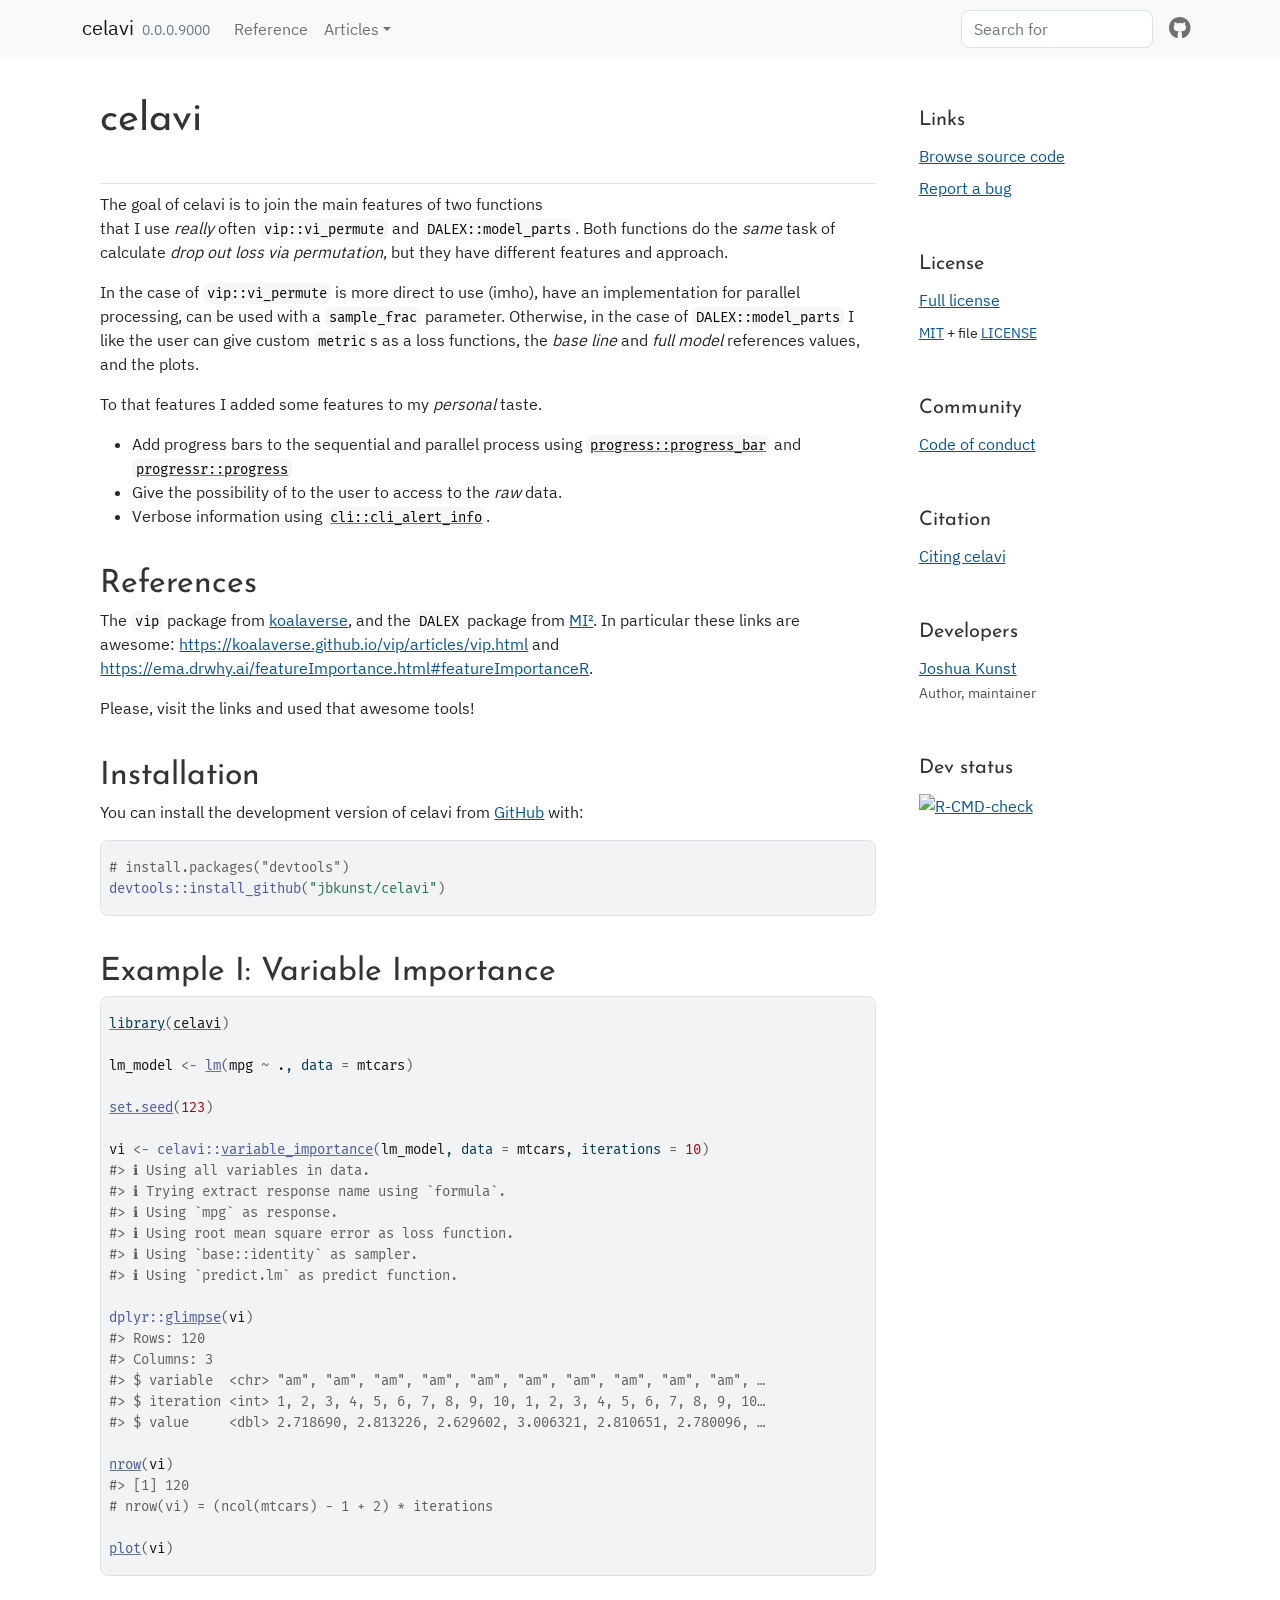
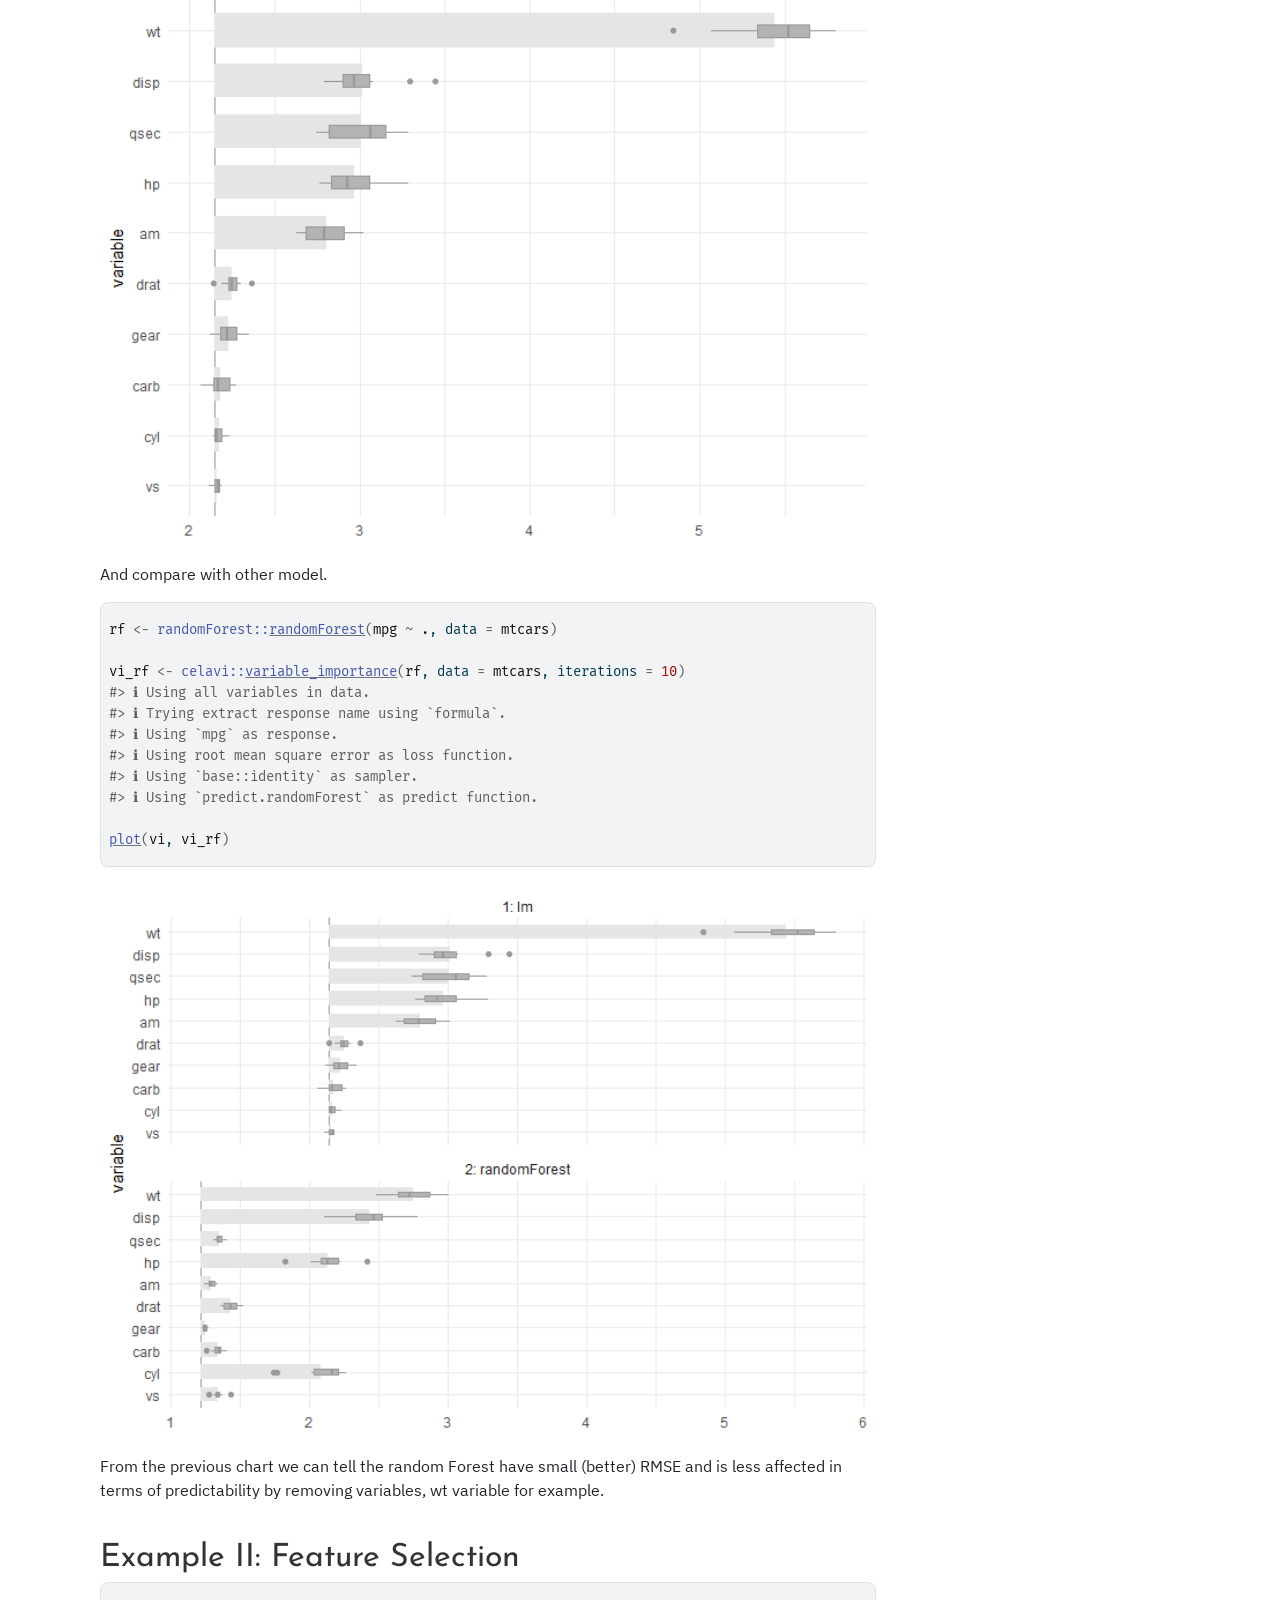
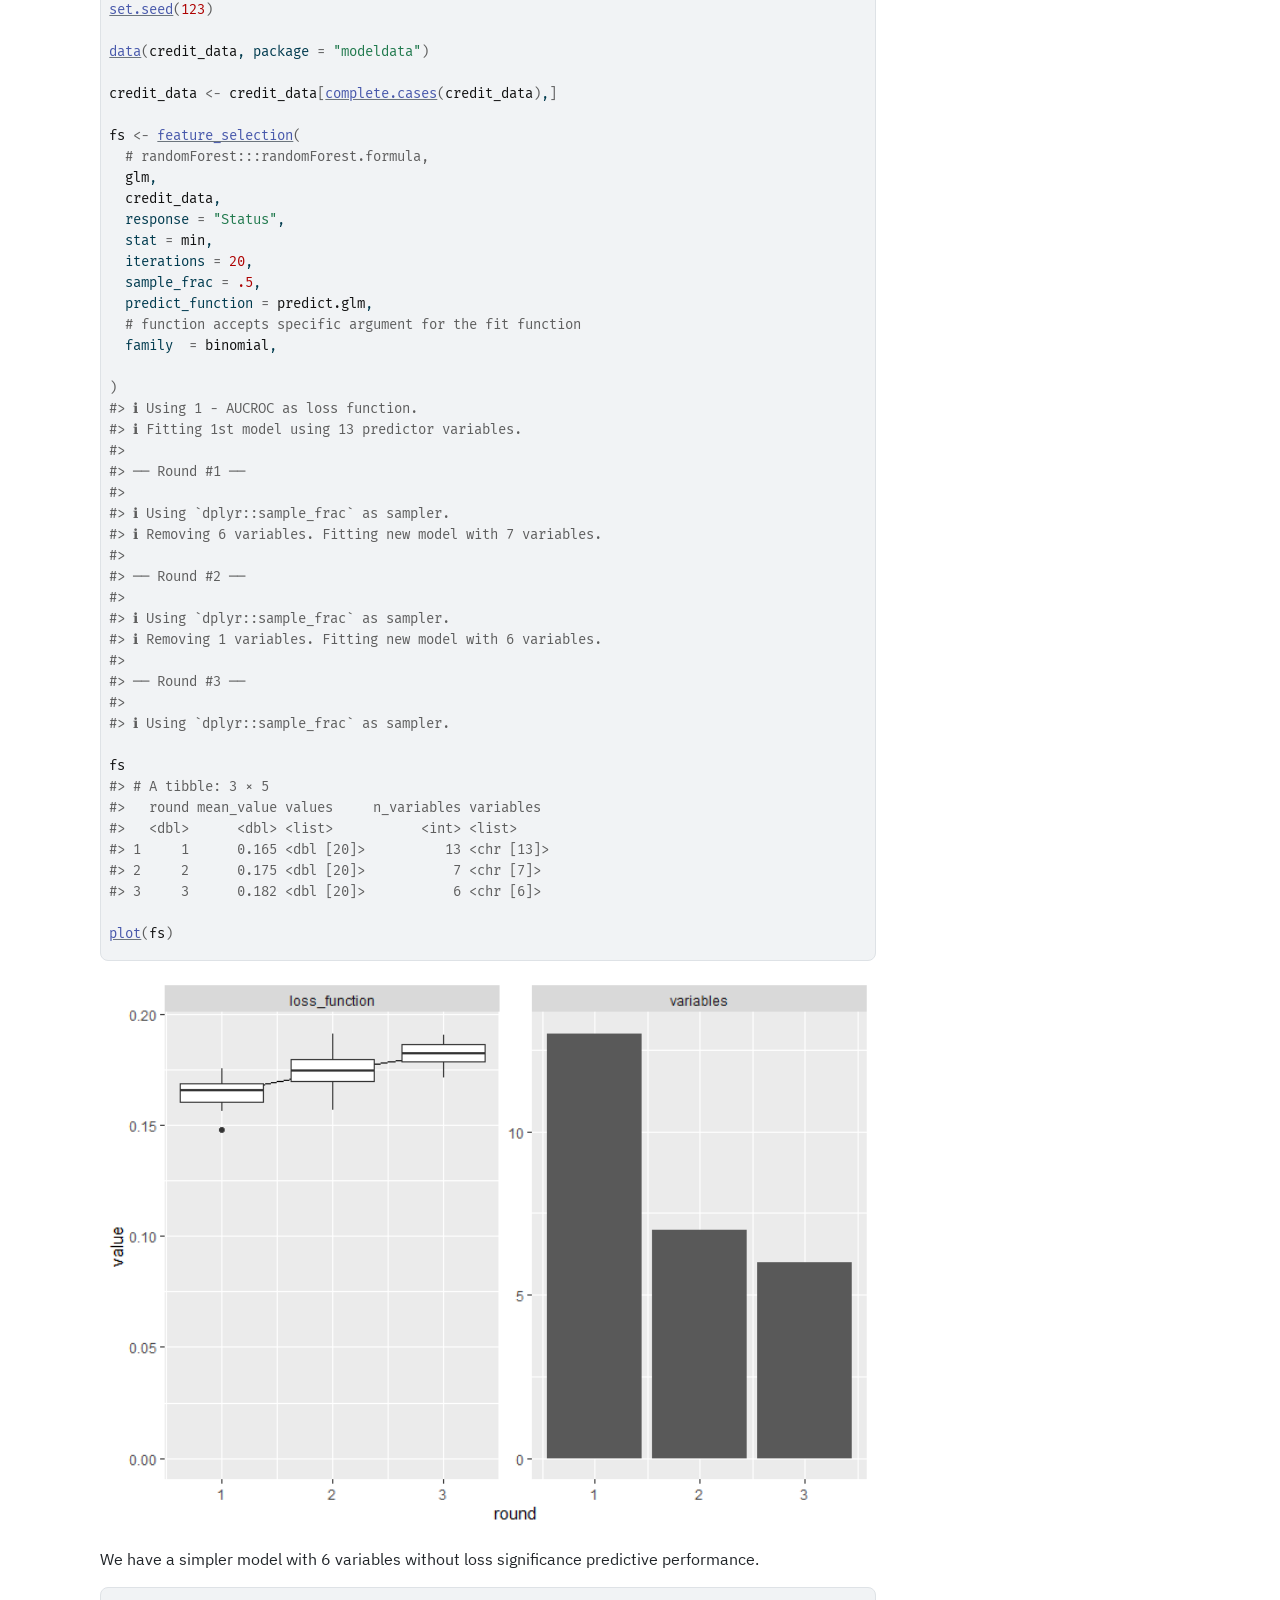
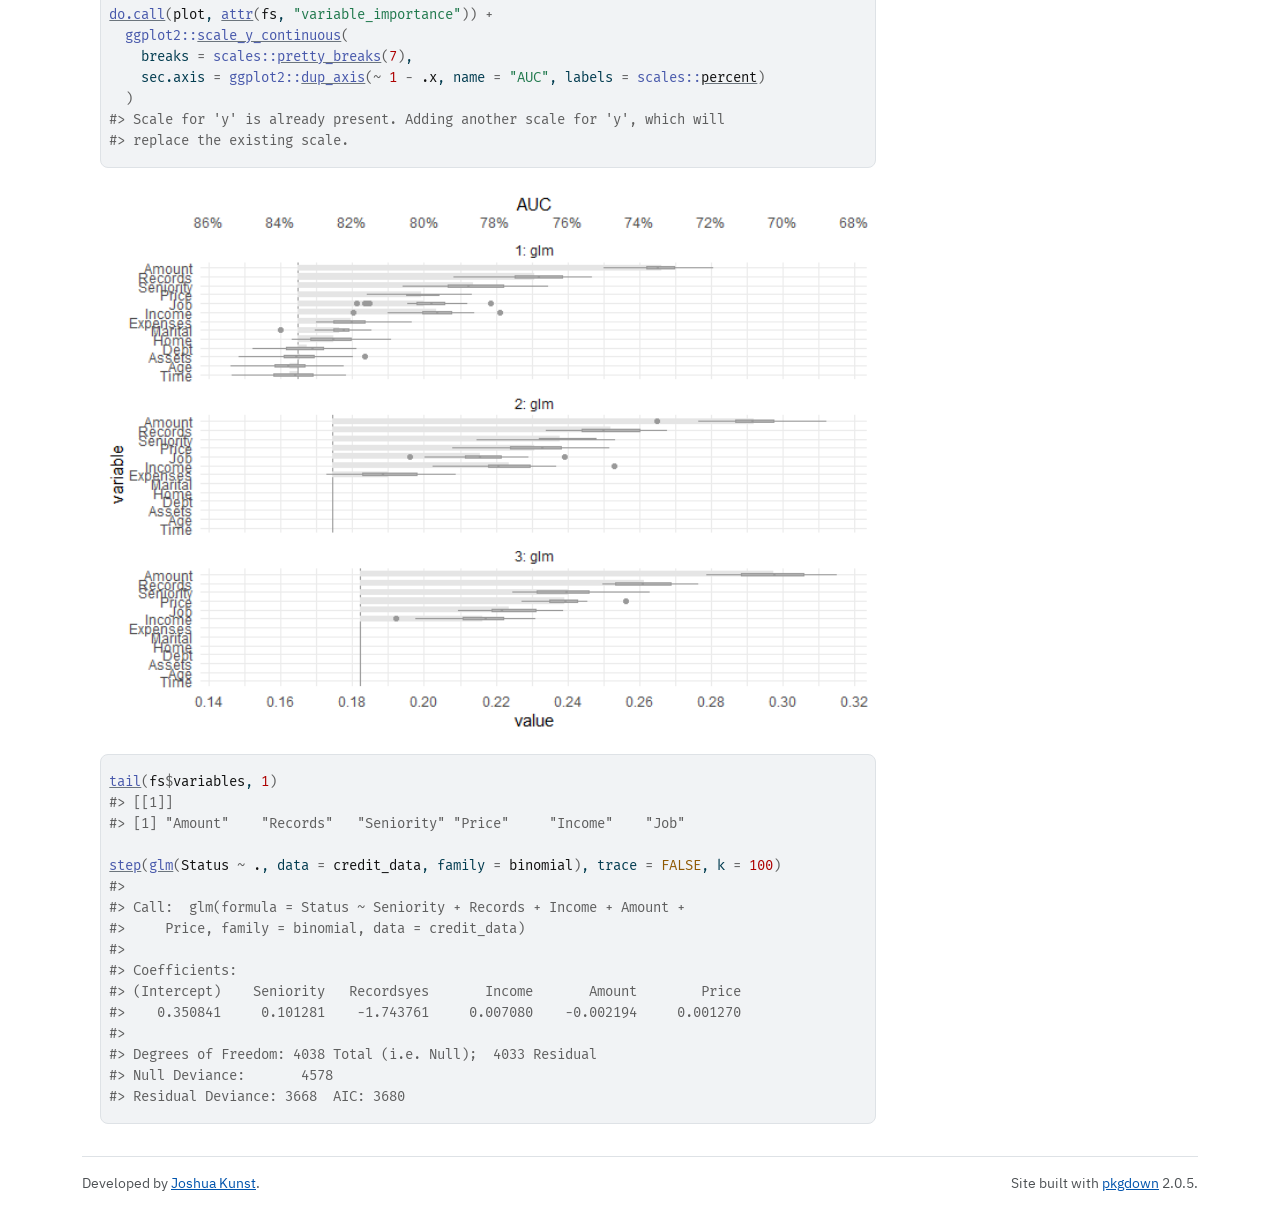
==== index.html @ d3f03059 "Built site for celavi: 0.0.0.9000@5d124cb" ====
<!DOCTYPE html>
<!-- Generated by pkgdown: do not edit by hand --><html lang="en">
<head>
<meta http-equiv="Content-Type" content="text/html; charset=UTF-8">
<meta charset="utf-8">
<meta http-equiv="X-UA-Compatible" content="IE=edge">
<meta name="viewport" content="width=device-width, initial-scale=1, shrink-to-fit=no">
<meta name="description" content="A permuted based feature importance implementation inspired by vip 
    and DALEX packages. This package also implement a feature selection procedure
    via iterative rounds of permuted based feature importance.">
<title>Another permuted based feature importance implementation • celavi</title>
<script src="deps/jquery-3.6.0/jquery-3.6.0.min.js"></script><meta name="viewport" content="width=device-width, initial-scale=1, shrink-to-fit=no">
<link href="deps/bootstrap-5.1.0/bootstrap.min.css" rel="stylesheet">
<script src="deps/bootstrap-5.1.0/bootstrap.bundle.min.js"></script><link href="deps/_IBM%20Plex%20Sans-0.4.1/font.css" rel="stylesheet">
<link href="deps/_Fira%20Mono-0.4.1/font.css" rel="stylesheet">
<link href="deps/_Josefin%20Sans-0.4.1/font.css" rel="stylesheet">
<!-- Font Awesome icons --><link rel="stylesheet" href="https://cdnjs.cloudflare.com/ajax/libs/font-awesome/5.12.1/css/all.min.css" integrity="sha256-mmgLkCYLUQbXn0B1SRqzHar6dCnv9oZFPEC1g1cwlkk=" crossorigin="anonymous">
<link rel="stylesheet" href="https://cdnjs.cloudflare.com/ajax/libs/font-awesome/5.12.1/css/v4-shims.min.css" integrity="sha256-wZjR52fzng1pJHwx4aV2AO3yyTOXrcDW7jBpJtTwVxw=" crossorigin="anonymous">
<!-- bootstrap-toc --><script src="https://cdn.rawgit.com/afeld/bootstrap-toc/v1.0.1/dist/bootstrap-toc.min.js"></script><!-- headroom.js --><script src="https://cdnjs.cloudflare.com/ajax/libs/headroom/0.11.0/headroom.min.js" integrity="sha256-AsUX4SJE1+yuDu5+mAVzJbuYNPHj/WroHuZ8Ir/CkE0=" crossorigin="anonymous"></script><script src="https://cdnjs.cloudflare.com/ajax/libs/headroom/0.11.0/jQuery.headroom.min.js" integrity="sha256-ZX/yNShbjqsohH1k95liqY9Gd8uOiE1S4vZc+9KQ1K4=" crossorigin="anonymous"></script><!-- clipboard.js --><script src="https://cdnjs.cloudflare.com/ajax/libs/clipboard.js/2.0.6/clipboard.min.js" integrity="sha256-inc5kl9MA1hkeYUt+EC3BhlIgyp/2jDIyBLS6k3UxPI=" crossorigin="anonymous"></script><!-- search --><script src="https://cdnjs.cloudflare.com/ajax/libs/fuse.js/6.4.6/fuse.js" integrity="sha512-zv6Ywkjyktsohkbp9bb45V6tEMoWhzFzXis+LrMehmJZZSys19Yxf1dopHx7WzIKxr5tK2dVcYmaCk2uqdjF4A==" crossorigin="anonymous"></script><script src="https://cdnjs.cloudflare.com/ajax/libs/autocomplete.js/0.38.0/autocomplete.jquery.min.js" integrity="sha512-GU9ayf+66Xx2TmpxqJpliWbT5PiGYxpaG8rfnBEk1LL8l1KGkRShhngwdXK1UgqhAzWpZHSiYPc09/NwDQIGyg==" crossorigin="anonymous"></script><script src="https://cdnjs.cloudflare.com/ajax/libs/mark.js/8.11.1/mark.min.js" integrity="sha512-5CYOlHXGh6QpOFA/TeTylKLWfB3ftPsde7AnmhuitiTX4K5SqCLBeKro6sPS8ilsz1Q4NRx3v8Ko2IBiszzdww==" crossorigin="anonymous"></script><!-- pkgdown --><script src="pkgdown.js"></script><meta property="og:title" content="Another permuted based feature importance implementation">
<meta property="og:description" content="A permuted based feature importance implementation inspired by vip 
    and DALEX packages. This package also implement a feature selection procedure
    via iterative rounds of permuted based feature importance.">
<!-- mathjax --><script src="https://cdnjs.cloudflare.com/ajax/libs/mathjax/2.7.5/MathJax.js" integrity="sha256-nvJJv9wWKEm88qvoQl9ekL2J+k/RWIsaSScxxlsrv8k=" crossorigin="anonymous"></script><script src="https://cdnjs.cloudflare.com/ajax/libs/mathjax/2.7.5/config/TeX-AMS-MML_HTMLorMML.js" integrity="sha256-84DKXVJXs0/F8OTMzX4UR909+jtl4G7SPypPavF+GfA=" crossorigin="anonymous"></script><!--[if lt IE 9]>
<script src="https://oss.maxcdn.com/html5shiv/3.7.3/html5shiv.min.js"></script>
<script src="https://oss.maxcdn.com/respond/1.4.2/respond.min.js"></script>
<![endif]-->
</head>
<body>
    <a href="#main" class="visually-hidden-focusable">Skip to contents</a>
    

    <nav class="navbar fixed-top navbar-light navbar-expand-lg bg-light"><div class="container">
    
    <a class="navbar-brand me-2" href="index.html">celavi</a>

    <small class="nav-text text-muted me-auto" data-bs-toggle="tooltip" data-bs-placement="bottom" title="">0.0.0.9000</small>

    
    <button class="navbar-toggler" type="button" data-bs-toggle="collapse" data-bs-target="#navbar" aria-controls="navbar" aria-expanded="false" aria-label="Toggle navigation">
      <span class="navbar-toggler-icon"></span>
    </button>

    <div id="navbar" class="collapse navbar-collapse ms-3">
      <ul class="navbar-nav me-auto">
<li class="nav-item">
  <a class="nav-link" href="reference/index.html">Reference</a>
</li>
<li class="nav-item dropdown">
  <a href="#" class="nav-link dropdown-toggle" data-bs-toggle="dropdown" role="button" aria-expanded="false" aria-haspopup="true" id="dropdown-articles">Articles</a>
  <div class="dropdown-menu" aria-labelledby="dropdown-articles">
    <a class="dropdown-item" href="articles/Feature-selection-on-MNIST-data.html">Feature selection on MNIST data</a>
  </div>
</li>
      </ul>
<form class="form-inline my-2 my-lg-0" role="search">
        <input type="search" class="form-control me-sm-2" aria-label="Toggle navigation" name="search-input" data-search-index="search.json" id="search-input" placeholder="Search for" autocomplete="off">
</form>

      <ul class="navbar-nav">
<li class="nav-item">
  <a class="external-link nav-link" href="https://github.com/jbkunst/celavi/" aria-label="github">
    <span class="fab fa fab fa-github fa-lg"></span>
     
  </a>
</li>
      </ul>
</div>

    
  </div>
</nav><div class="container template-home">
<div class="row">
  <main id="main" class="col-md-9"><div class="section level1">
<div class="page-header"><h1 id="celavi">celavi<a class="anchor" aria-label="anchor" href="#celavi"></a>
</h1></div>
<!-- badges: start -->
<p>The goal of celavi is to join the main features of two functions<br>
that I use <em>really</em> often <code>vip::vi_permute</code> and <code>DALEX::model_parts</code>. Both functions do the <em>same</em> task of calculate <em>drop out loss via permutation</em>, but they have different features and approach.</p>
<p>In the case of <code>vip::vi_permute</code> is more direct to use (imho), have an implementation for parallel processing, can be used with a <code>sample_frac</code> parameter. Otherwise, in the case of <code>DALEX::model_parts</code> I like the user can give custom <code>metric</code>s as a loss functions, the <em>base line</em> and <em>full model</em> references values, and the plots.</p>
<p>To that features I added some features to my <em>personal</em> taste.</p>
<ul>
<li>Add progress bars to the sequential and parallel process using <code><a href="https://rdrr.io/pkg/progress/man/progress_bar.html" class="external-link">progress::progress_bar</a></code> and <code><a href="https://progressr.futureverse.org/reference/progress.html" class="external-link">progressr::progress</a></code>
</li>
<li>Give the possibility of to the user to access to the <em>raw</em> data.</li>
<li>Verbose information using <code><a href="https://cli.r-lib.org/reference/cli_alert.html" class="external-link">cli::cli_alert_info</a></code>.</li>
</ul>
<div class="section level2">
<h2 id="references">References<a class="anchor" aria-label="anchor" href="#references"></a>
</h2>
<p>The <code>vip</code> package from <a href="https://github.com/koalaverse" class="external-link">koalaverse</a>, and the <code>DALEX</code> package from <a href="https://www.mi2.ai/" class="external-link">MI²</a>. In particular these links are awesome: <a href="https://koalaverse.github.io/vip/articles/vip.html" class="external-link uri">https://koalaverse.github.io/vip/articles/vip.html</a> and <a href="https://ema.drwhy.ai/featureImportance.html#featureImportanceR" class="external-link uri">https://ema.drwhy.ai/featureImportance.html#featureImportanceR</a>.</p>
<p>Please, visit the links and used that awesome tools!</p>
</div>
<div class="section level2">
<h2 id="installation">Installation<a class="anchor" aria-label="anchor" href="#installation"></a>
</h2>
<p>You can install the development version of celavi from <a href="https://github.com/" class="external-link">GitHub</a> with:</p>
<div class="sourceCode" id="cb1"><pre class="downlit sourceCode r">
<code class="sourceCode R"><span class="co"># install.packages("devtools")</span>
<span class="fu">devtools</span><span class="fu">::</span><span class="fu">install_github</span><span class="op">(</span><span class="st">"jbkunst/celavi"</span><span class="op">)</span></code></pre></div>
</div>
<div class="section level2">
<h2 id="example-i-variable-importance">Example I: Variable Importance<a class="anchor" aria-label="anchor" href="#example-i-variable-importance"></a>
</h2>
<div class="sourceCode" id="cb2"><pre class="downlit sourceCode r">
<code class="sourceCode R"><span class="kw"><a href="https://rdrr.io/r/base/library.html" class="external-link">library</a></span><span class="op">(</span><span class="va"><a href="https://jkunst.com/celavi/">celavi</a></span><span class="op">)</span>

<span class="va">lm_model</span> <span class="op">&lt;-</span> <span class="fu"><a href="https://rdrr.io/r/stats/lm.html" class="external-link">lm</a></span><span class="op">(</span><span class="va">mpg</span> <span class="op">~</span> <span class="va">.</span>, data <span class="op">=</span> <span class="va">mtcars</span><span class="op">)</span>

<span class="fu"><a href="https://rdrr.io/r/base/Random.html" class="external-link">set.seed</a></span><span class="op">(</span><span class="fl">123</span><span class="op">)</span>

<span class="va">vi</span> <span class="op">&lt;-</span> <span class="fu">celavi</span><span class="fu">::</span><span class="fu"><a href="reference/variable_importance.html">variable_importance</a></span><span class="op">(</span><span class="va">lm_model</span>, data <span class="op">=</span> <span class="va">mtcars</span>, iterations <span class="op">=</span> <span class="fl">10</span><span class="op">)</span>
<span class="co">#&gt; ℹ Using all variables in data.</span>
<span class="co">#&gt; ℹ Trying extract response name using `formula`.</span>
<span class="co">#&gt; ℹ Using `mpg` as response.</span>
<span class="co">#&gt; ℹ Using root mean square error as loss function.</span>
<span class="co">#&gt; ℹ Using `base::identity` as sampler.</span>
<span class="co">#&gt; ℹ Using `predict.lm` as predict function.</span>

<span class="fu">dplyr</span><span class="fu">::</span><span class="fu"><a href="https://dplyr.tidyverse.org/reference/glimpse.html" class="external-link">glimpse</a></span><span class="op">(</span><span class="va">vi</span><span class="op">)</span>
<span class="co">#&gt; Rows: 120</span>
<span class="co">#&gt; Columns: 3</span>
<span class="co">#&gt; $ variable  &lt;chr&gt; "am", "am", "am", "am", "am", "am", "am", "am", "am", "am", …</span>
<span class="co">#&gt; $ iteration &lt;int&gt; 1, 2, 3, 4, 5, 6, 7, 8, 9, 10, 1, 2, 3, 4, 5, 6, 7, 8, 9, 10…</span>
<span class="co">#&gt; $ value     &lt;dbl&gt; 2.718690, 2.813226, 2.629602, 3.006321, 2.810651, 2.780096, …</span>

<span class="fu"><a href="https://rdrr.io/r/base/nrow.html" class="external-link">nrow</a></span><span class="op">(</span><span class="va">vi</span><span class="op">)</span>
<span class="co">#&gt; [1] 120</span>
<span class="co"># nrow(vi) = (ncol(mtcars) - 1 + 2) * iterations</span>

<span class="fu"><a href="https://rdrr.io/r/graphics/plot.default.html" class="external-link">plot</a></span><span class="op">(</span><span class="va">vi</span><span class="op">)</span></code></pre></div>
<p><img src="reference/figures/README-example-1.png" width="100%"></p>
<p>And compare with other model.</p>
<div class="sourceCode" id="cb3"><pre class="downlit sourceCode r">
<code class="sourceCode R"><span class="va">rf</span> <span class="op">&lt;-</span> <span class="fu">randomForest</span><span class="fu">::</span><span class="fu"><a href="https://rdrr.io/pkg/randomForest/man/randomForest.html" class="external-link">randomForest</a></span><span class="op">(</span><span class="va">mpg</span> <span class="op">~</span> <span class="va">.</span>, data <span class="op">=</span> <span class="va">mtcars</span><span class="op">)</span>

<span class="va">vi_rf</span> <span class="op">&lt;-</span> <span class="fu">celavi</span><span class="fu">::</span><span class="fu"><a href="reference/variable_importance.html">variable_importance</a></span><span class="op">(</span><span class="va">rf</span>, data <span class="op">=</span> <span class="va">mtcars</span>, iterations <span class="op">=</span> <span class="fl">10</span><span class="op">)</span>
<span class="co">#&gt; ℹ Using all variables in data.</span>
<span class="co">#&gt; ℹ Trying extract response name using `formula`.</span>
<span class="co">#&gt; ℹ Using `mpg` as response.</span>
<span class="co">#&gt; ℹ Using root mean square error as loss function.</span>
<span class="co">#&gt; ℹ Using `base::identity` as sampler.</span>
<span class="co">#&gt; ℹ Using `predict.randomForest` as predict function.</span>

<span class="fu"><a href="https://rdrr.io/r/graphics/plot.default.html" class="external-link">plot</a></span><span class="op">(</span><span class="va">vi</span>, <span class="va">vi_rf</span><span class="op">)</span></code></pre></div>
<p><img src="reference/figures/README-unnamed-chunk-2-1.png" width="100%"></p>
<p>From the previous chart we can tell the random Forest have small (better) RMSE and is less affected in terms of predictability by removing variables, wt variable for example.</p>
</div>
<div class="section level2">
<h2 id="example-ii-feature-selection">Example II: Feature Selection<a class="anchor" aria-label="anchor" href="#example-ii-feature-selection"></a>
</h2>
<div class="sourceCode" id="cb4"><pre class="downlit sourceCode r">
<code class="sourceCode R"><span class="fu"><a href="https://rdrr.io/r/base/Random.html" class="external-link">set.seed</a></span><span class="op">(</span><span class="fl">123</span><span class="op">)</span>

<span class="fu"><a href="https://rdrr.io/r/utils/data.html" class="external-link">data</a></span><span class="op">(</span><span class="va">credit_data</span>, package <span class="op">=</span> <span class="st">"modeldata"</span><span class="op">)</span>

<span class="va">credit_data</span> <span class="op">&lt;-</span> <span class="va">credit_data</span><span class="op">[</span><span class="fu"><a href="https://rdrr.io/r/stats/complete.cases.html" class="external-link">complete.cases</a></span><span class="op">(</span><span class="va">credit_data</span><span class="op">)</span>,<span class="op">]</span>

<span class="va">fs</span> <span class="op">&lt;-</span> <span class="fu"><a href="reference/feature_selection.html">feature_selection</a></span><span class="op">(</span>
  <span class="co"># randomForest:::randomForest.formula,</span>
  <span class="va">glm</span>,
  <span class="va">credit_data</span>,
  response <span class="op">=</span> <span class="st">"Status"</span>,
  stat <span class="op">=</span> <span class="va">min</span>,
  iterations <span class="op">=</span> <span class="fl">20</span>,
  sample_frac <span class="op">=</span> <span class="fl">.5</span>, 
  predict_function <span class="op">=</span> <span class="va">predict.glm</span>,
  <span class="co"># function accepts specific argument for the fit function</span>
  family  <span class="op">=</span> <span class="va">binomial</span>,
  
<span class="op">)</span>
<span class="co">#&gt; ℹ Using 1 - AUCROC as loss function.</span>
<span class="co">#&gt; ℹ Fitting 1st model using 13 predictor variables.</span>
<span class="co">#&gt; </span>
<span class="co">#&gt; ── Round #1 ──</span>
<span class="co">#&gt; </span>
<span class="co">#&gt; ℹ Using `dplyr::sample_frac` as sampler.</span>
<span class="co">#&gt; ℹ Removing 6 variables. Fitting new model with 7 variables.</span>
<span class="co">#&gt; </span>
<span class="co">#&gt; ── Round #2 ──</span>
<span class="co">#&gt; </span>
<span class="co">#&gt; ℹ Using `dplyr::sample_frac` as sampler.</span>
<span class="co">#&gt; ℹ Removing 1 variables. Fitting new model with 6 variables.</span>
<span class="co">#&gt; </span>
<span class="co">#&gt; ── Round #3 ──</span>
<span class="co">#&gt; </span>
<span class="co">#&gt; ℹ Using `dplyr::sample_frac` as sampler.</span>

<span class="va">fs</span>
<span class="co">#&gt; # A tibble: 3 × 5</span>
<span class="co">#&gt;   round mean_value values     n_variables variables </span>
<span class="co">#&gt;   &lt;dbl&gt;      &lt;dbl&gt; &lt;list&gt;           &lt;int&gt; &lt;list&gt;    </span>
<span class="co">#&gt; 1     1      0.165 &lt;dbl [20]&gt;          13 &lt;chr [13]&gt;</span>
<span class="co">#&gt; 2     2      0.175 &lt;dbl [20]&gt;           7 &lt;chr [7]&gt; </span>
<span class="co">#&gt; 3     3      0.182 &lt;dbl [20]&gt;           6 &lt;chr [6]&gt;</span>

<span class="fu"><a href="https://rdrr.io/r/graphics/plot.default.html" class="external-link">plot</a></span><span class="op">(</span><span class="va">fs</span><span class="op">)</span></code></pre></div>
<p><img src="reference/figures/README-unnamed-chunk-3-1.png" width="100%"></p>
<p>We have a simpler model with 6 variables without loss significance predictive performance.</p>
<div class="sourceCode" id="cb5"><pre class="downlit sourceCode r">
<code class="sourceCode R"><span class="fu"><a href="https://rdrr.io/r/base/do.call.html" class="external-link">do.call</a></span><span class="op">(</span><span class="va">plot</span>, <span class="fu"><a href="https://rdrr.io/r/base/attr.html" class="external-link">attr</a></span><span class="op">(</span><span class="va">fs</span>, <span class="st">"variable_importance"</span><span class="op">)</span><span class="op">)</span> <span class="op">+</span>
  <span class="fu">ggplot2</span><span class="fu">::</span><span class="fu"><a href="https://ggplot2.tidyverse.org/reference/scale_continuous.html" class="external-link">scale_y_continuous</a></span><span class="op">(</span>
    breaks <span class="op">=</span> <span class="fu">scales</span><span class="fu">::</span><span class="fu"><a href="https://scales.r-lib.org/reference/pretty_breaks.html" class="external-link">pretty_breaks</a></span><span class="op">(</span><span class="fl">7</span><span class="op">)</span>,
    sec.axis <span class="op">=</span> <span class="fu">ggplot2</span><span class="fu">::</span><span class="fu"><a href="https://ggplot2.tidyverse.org/reference/sec_axis.html" class="external-link">dup_axis</a></span><span class="op">(</span><span class="op">~</span> <span class="fl">1</span> <span class="op">-</span> <span class="va">.x</span>, name <span class="op">=</span> <span class="st">"AUC"</span>, labels <span class="op">=</span> <span class="fu">scales</span><span class="fu">::</span><span class="va"><a href="https://scales.r-lib.org/reference/percent_format.html" class="external-link">percent</a></span><span class="op">)</span>
  <span class="op">)</span>
<span class="co">#&gt; Scale for 'y' is already present. Adding another scale for 'y', which will</span>
<span class="co">#&gt; replace the existing scale.</span></code></pre></div>
<p><img src="reference/figures/README-unnamed-chunk-4-1.png" width="100%"></p>
<div class="sourceCode" id="cb6"><pre class="downlit sourceCode r">
<code class="sourceCode R"><span class="fu"><a href="https://rdrr.io/r/utils/head.html" class="external-link">tail</a></span><span class="op">(</span><span class="va">fs</span><span class="op">$</span><span class="va">variables</span>, <span class="fl">1</span><span class="op">)</span>
<span class="co">#&gt; [[1]]</span>
<span class="co">#&gt; [1] "Amount"    "Records"   "Seniority" "Price"     "Income"    "Job"</span>

<span class="fu"><a href="https://rdrr.io/r/stats/step.html" class="external-link">step</a></span><span class="op">(</span><span class="fu"><a href="https://rdrr.io/r/stats/glm.html" class="external-link">glm</a></span><span class="op">(</span><span class="va">Status</span> <span class="op">~</span> <span class="va">.</span>, data <span class="op">=</span> <span class="va">credit_data</span>, family <span class="op">=</span> <span class="va">binomial</span><span class="op">)</span>, trace <span class="op">=</span> <span class="cn">FALSE</span>, k <span class="op">=</span> <span class="fl">100</span><span class="op">)</span>
<span class="co">#&gt; </span>
<span class="co">#&gt; Call:  glm(formula = Status ~ Seniority + Records + Income + Amount + </span>
<span class="co">#&gt;     Price, family = binomial, data = credit_data)</span>
<span class="co">#&gt; </span>
<span class="co">#&gt; Coefficients:</span>
<span class="co">#&gt; (Intercept)    Seniority   Recordsyes       Income       Amount        Price  </span>
<span class="co">#&gt;    0.350841     0.101281    -1.743761     0.007080    -0.002194     0.001270  </span>
<span class="co">#&gt; </span>
<span class="co">#&gt; Degrees of Freedom: 4038 Total (i.e. Null);  4033 Residual</span>
<span class="co">#&gt; Null Deviance:       4578 </span>
<span class="co">#&gt; Residual Deviance: 3668  AIC: 3680</span></code></pre></div>
</div>
</div>
  </main><aside class="col-md-3"><div class="links">
<h2 data-toc-skip>Links</h2>
<ul class="list-unstyled">
<li><a href="https://github.com/jbkunst/celavi/" class="external-link">Browse source code</a></li>
<li><a href="https://github.com/jbkunst/celavi/issues" class="external-link">Report a bug</a></li>
</ul>
</div>

<div class="license">
<h2 data-toc-skip>License</h2>
<ul class="list-unstyled">
<li><a href="LICENSE.html">Full license</a></li>
<li><small><a href="https://opensource.org/licenses/mit-license.php" class="external-link">MIT</a> + file <a href="LICENSE-text.html">LICENSE</a></small></li>
</ul>
</div>

<div class="community">
<h2 data-toc-skip>Community</h2>
<ul class="list-unstyled">
<li><a href="CODE_OF_CONDUCT.html">Code of conduct</a></li>
</ul>
</div>

<div class="citation">
<h2 data-toc-skip>Citation</h2>
<ul class="list-unstyled">
<li><a href="authors.html#citation">Citing celavi</a></li>
</ul>
</div>

<div class="developers">
<h2 data-toc-skip>Developers</h2>
<ul class="list-unstyled">
<li>
<a href="https://jkunst.com" class="external-link">Joshua Kunst</a> <br><small class="roles"> Author, maintainer </small>  </li>
</ul>
</div>

<div class="dev-status">
<h2 data-toc-skip>Dev status</h2>
<ul class="list-unstyled">
<li><a href="https://github.com/jbkunst/celavi/actions/workflows/R-CMD-check.yaml" class="external-link"><img src="https://github.com/jbkunst/celavi/actions/workflows/R-CMD-check.yaml/badge.svg" alt="R-CMD-check"></a></li>
</ul>
</div>

  </aside>
</div>


    <footer><div class="pkgdown-footer-left">
  <p></p>
<p>Developed by <a href="https://jkunst.com" class="external-link">Joshua Kunst</a>.</p>
</div>

<div class="pkgdown-footer-right">
  <p></p>
<p>Site built with <a href="https://pkgdown.r-lib.org/" class="external-link">pkgdown</a> 2.0.5.</p>
</div>

    </footer>
</div>

  

  

  </body>
</html>
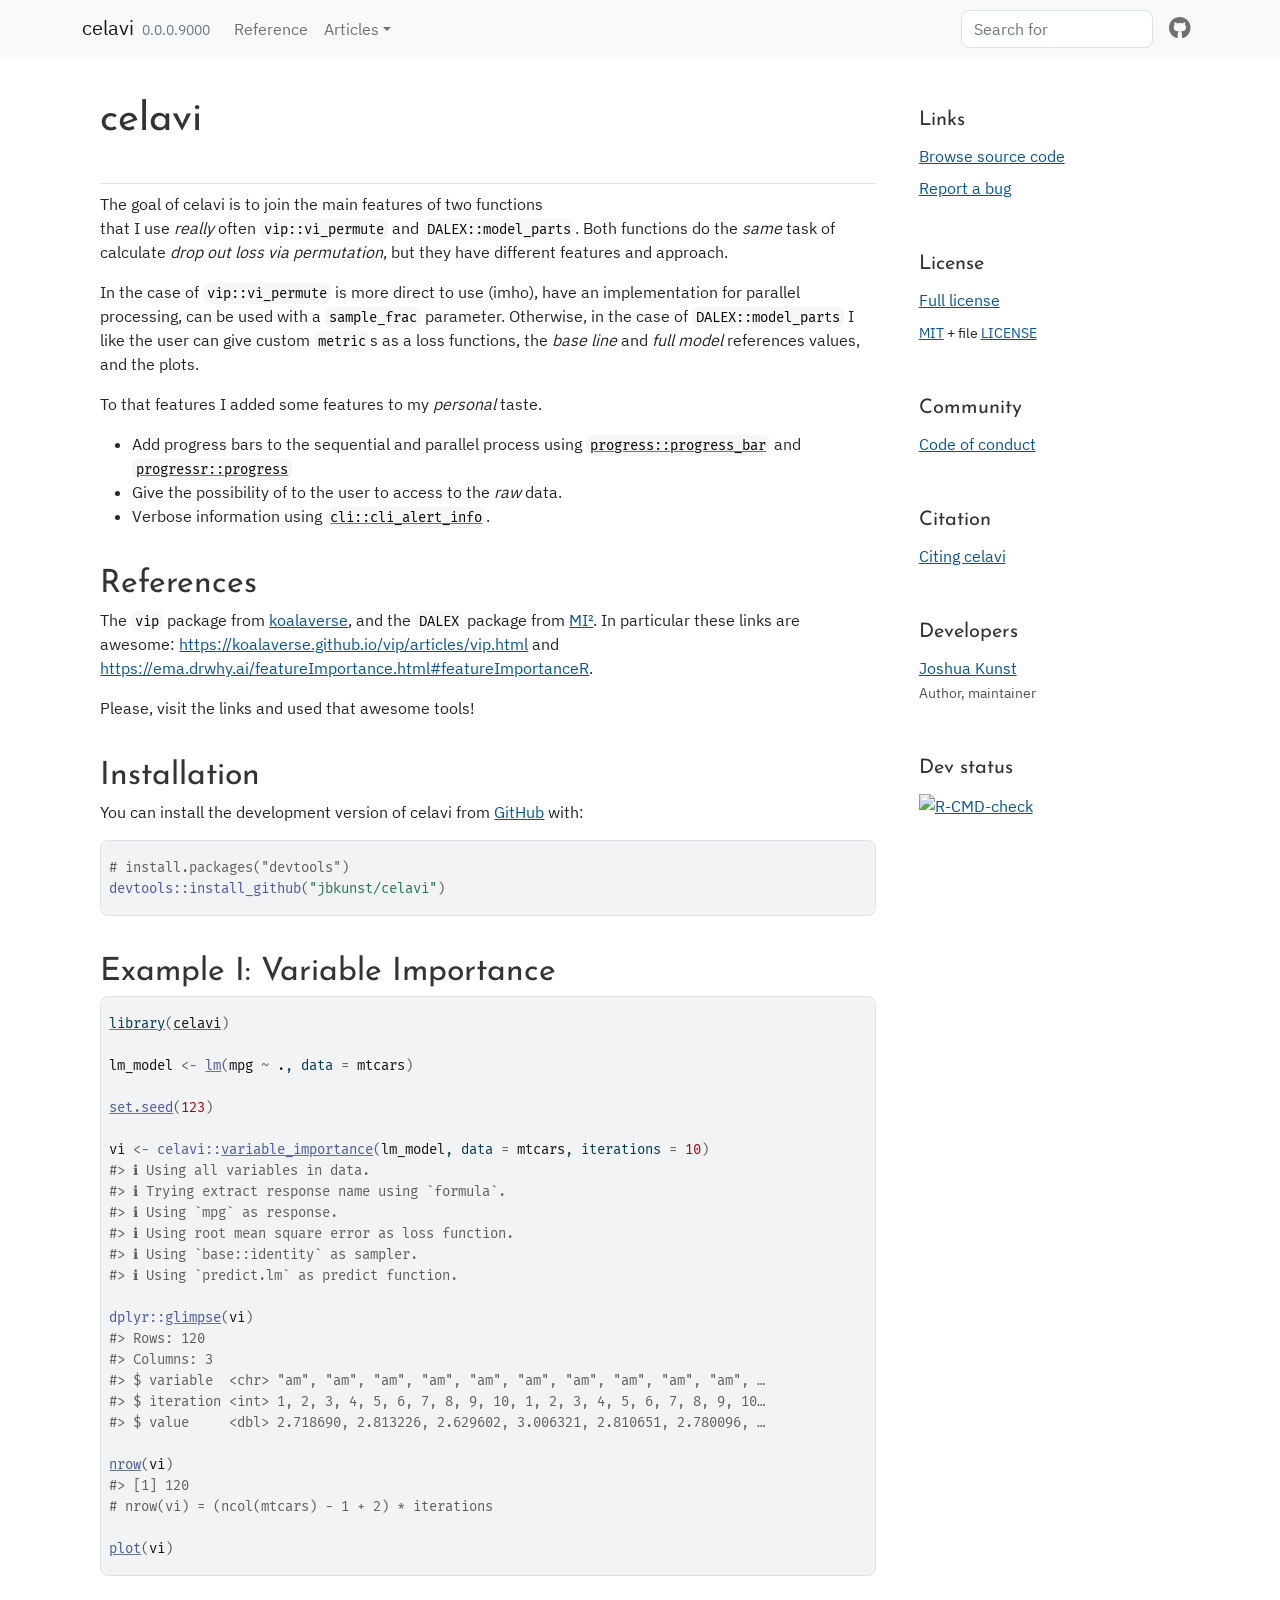
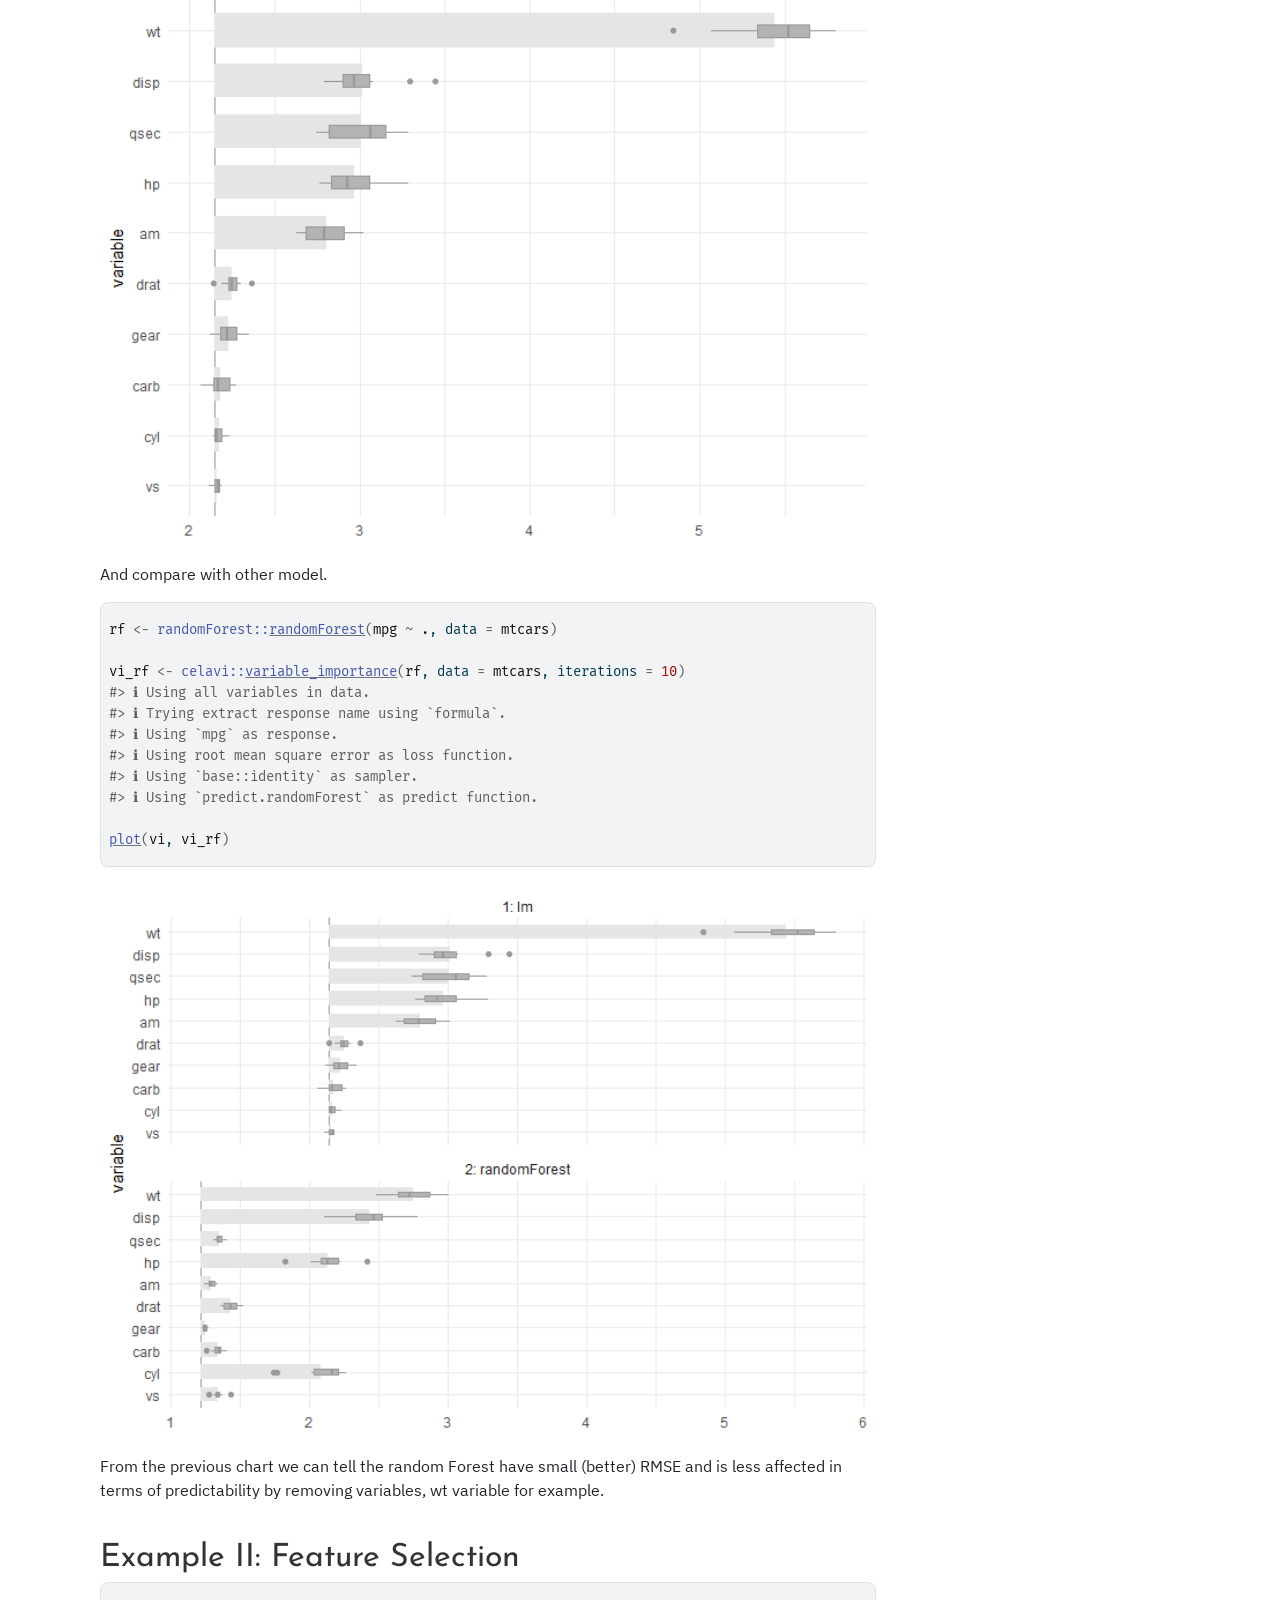
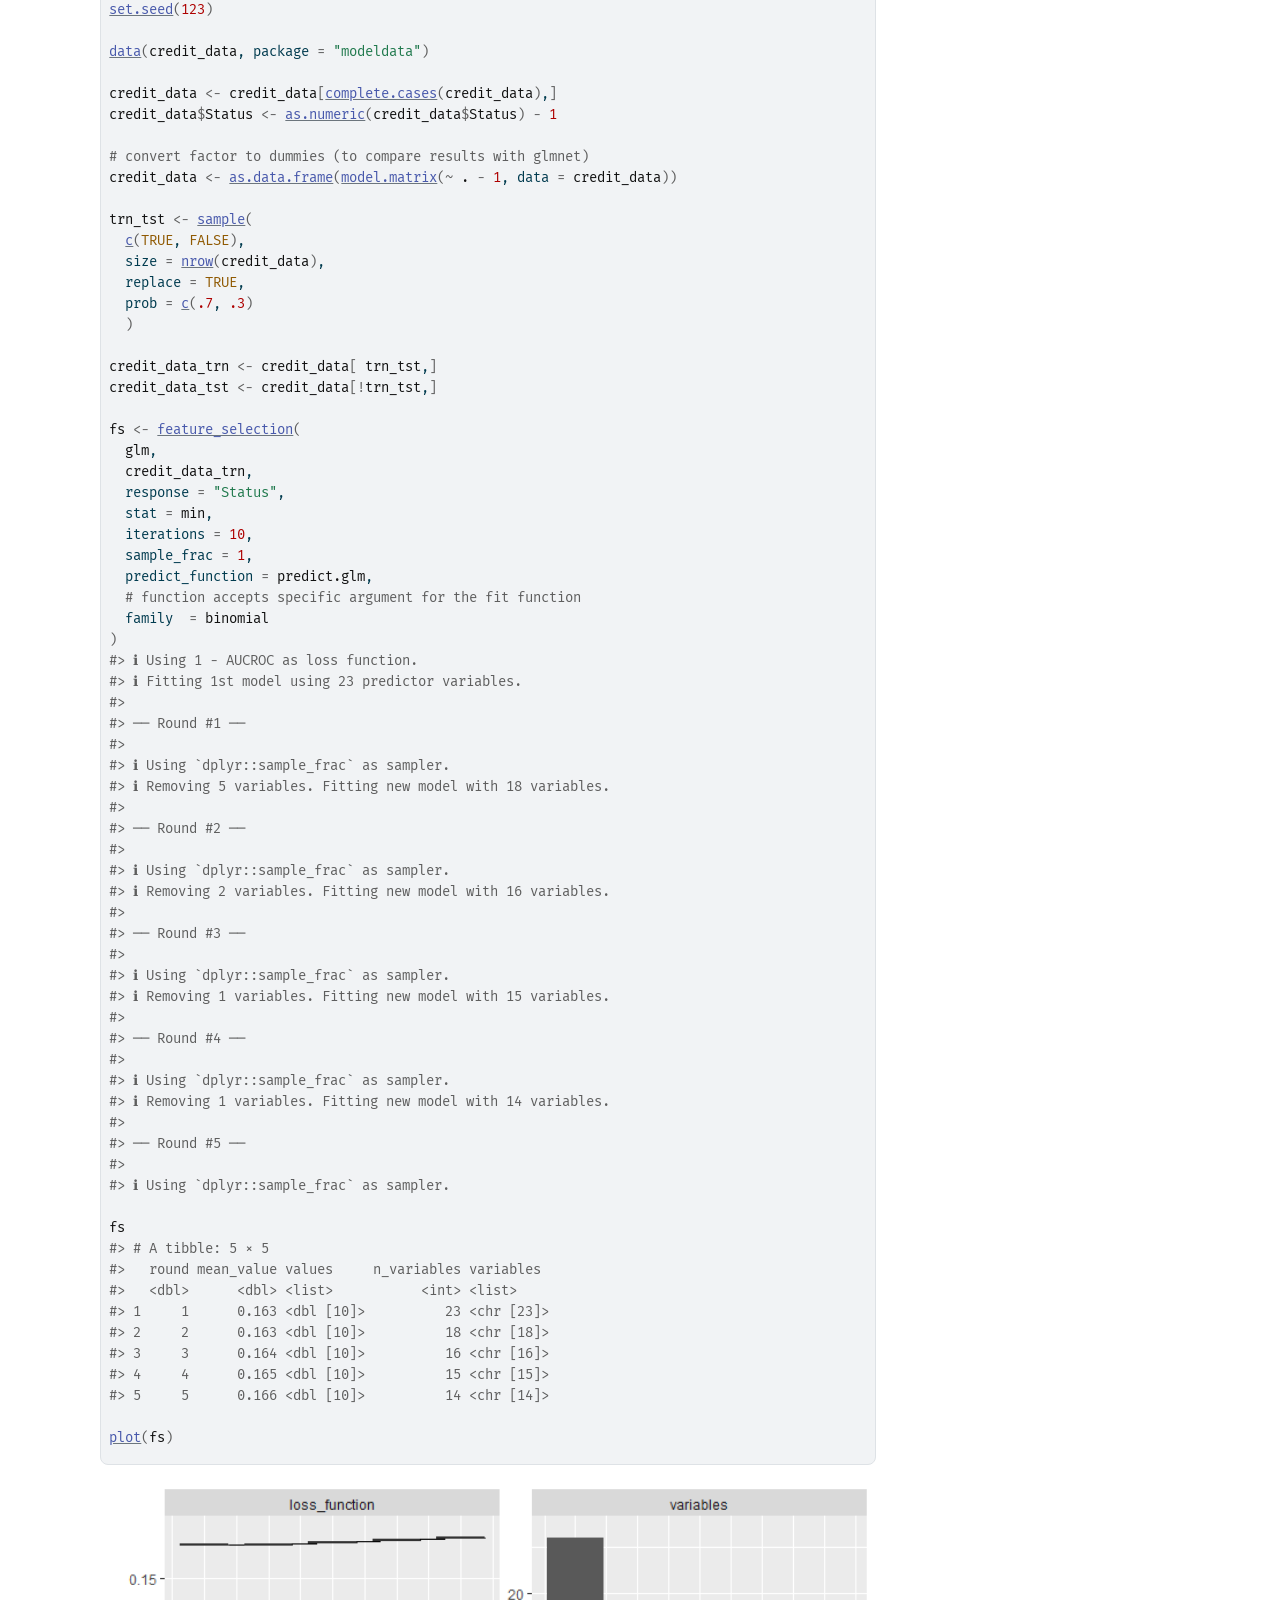
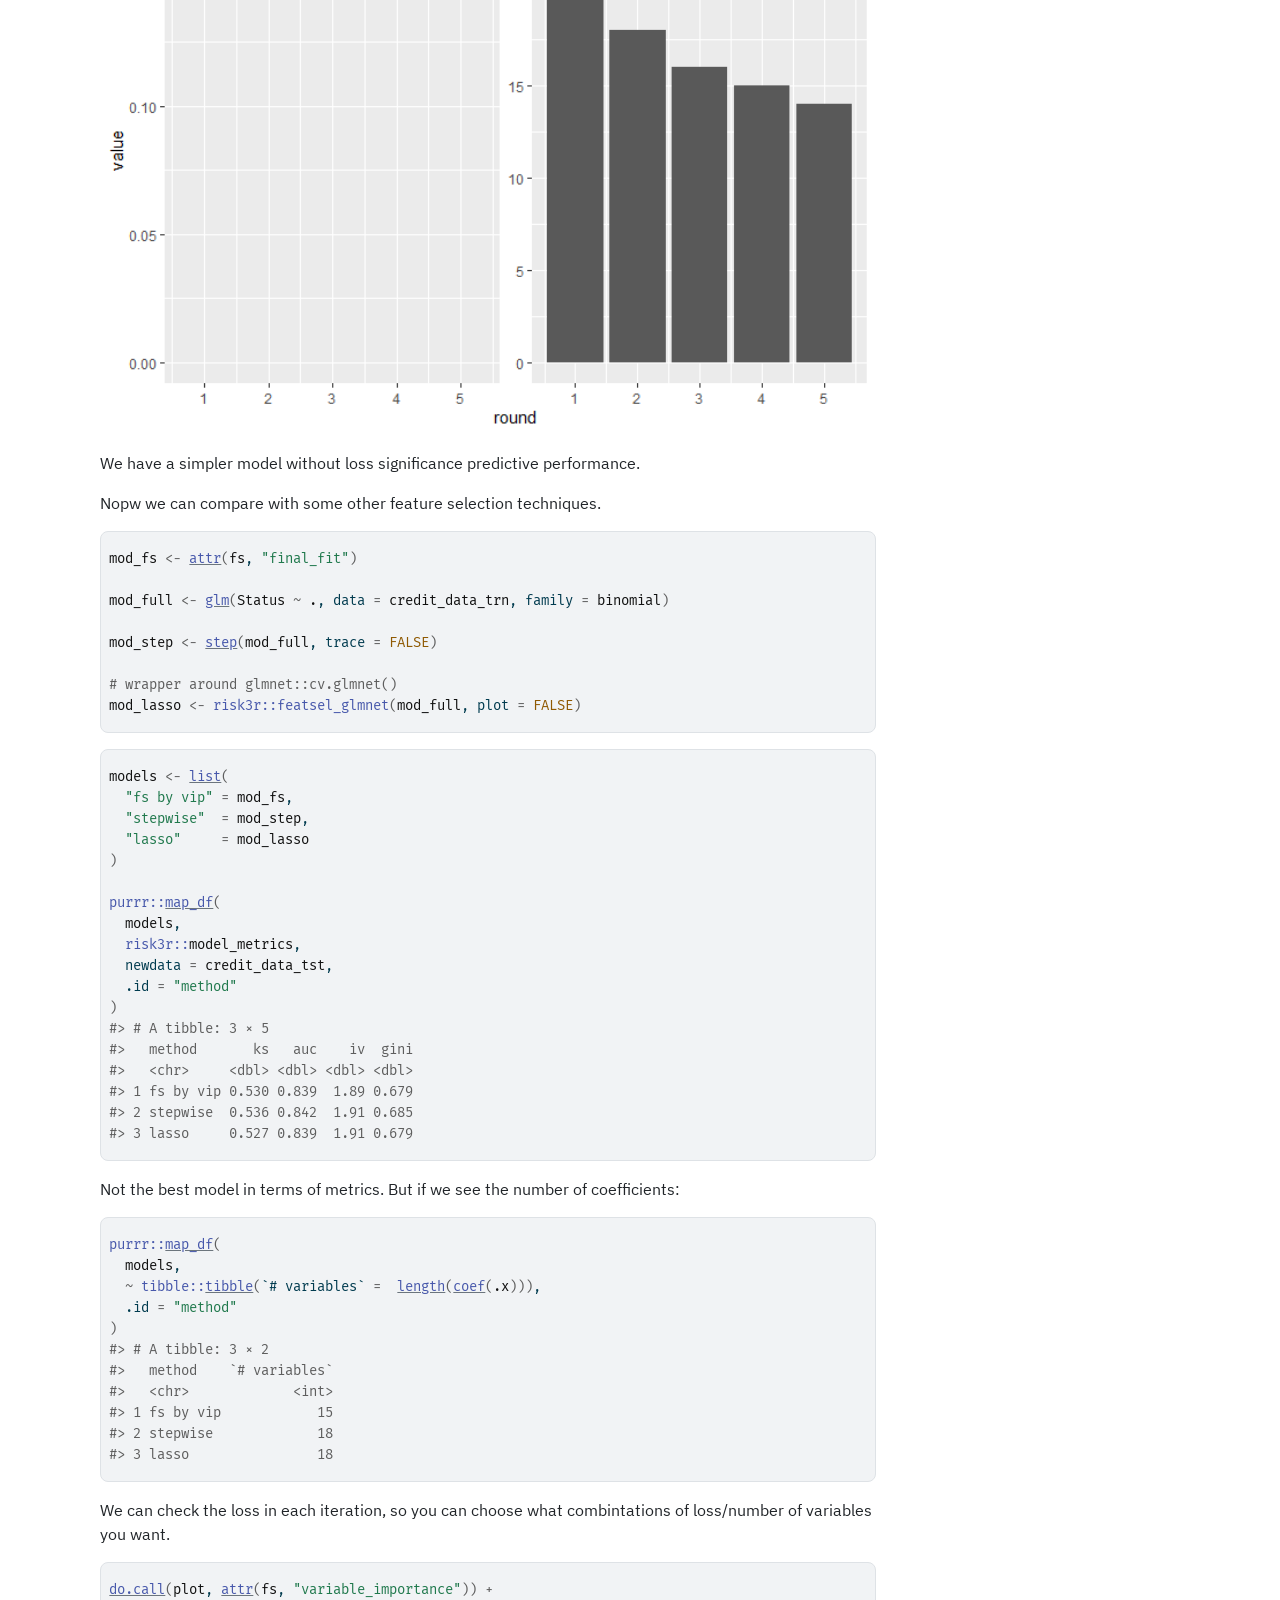
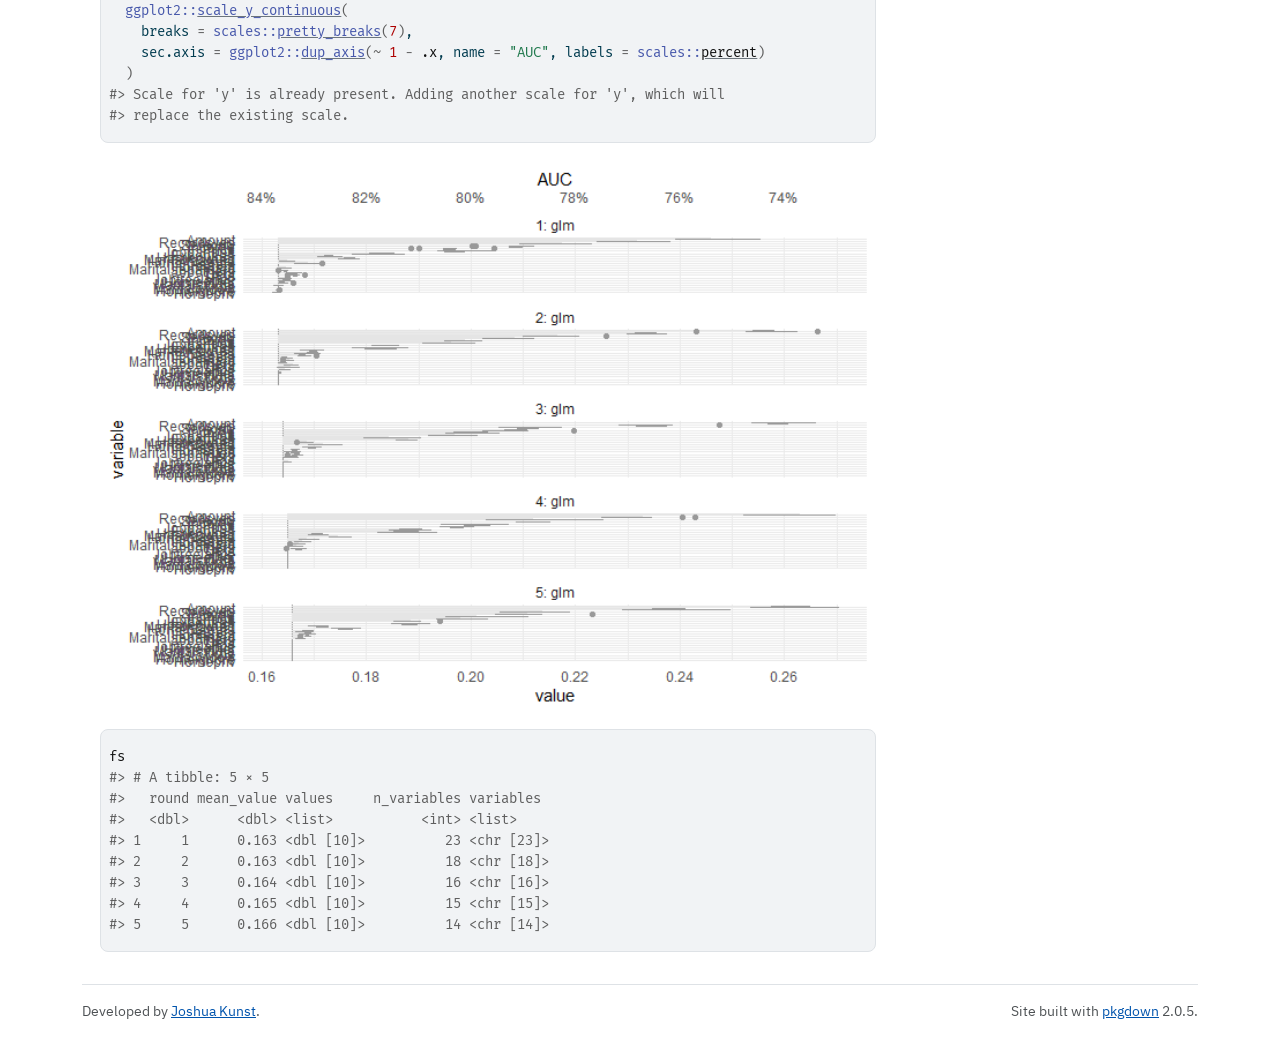
==== commit 1bee5607: "Built site for celavi: 0.0.0.9000@4330f68" ====
--- a/index.html
+++ b/index.html
@@ -95,53 +95,53 @@
 </h2>
 <p>You can install the development version of celavi from <a href="https://github.com/" class="external-link">GitHub</a> with:</p>
 <div class="sourceCode" id="cb1"><pre class="downlit sourceCode r">
-<code class="sourceCode R"><span class="co"># install.packages("devtools")</span>
-<span class="fu">devtools</span><span class="fu">::</span><span class="fu">install_github</span><span class="op">(</span><span class="st">"jbkunst/celavi"</span><span class="op">)</span></code></pre></div>
+<code class="sourceCode R"><span><span class="co"># install.packages("devtools")</span></span>
+<span><span class="fu">devtools</span><span class="fu">::</span><span class="fu">install_github</span><span class="op">(</span><span class="st">"jbkunst/celavi"</span><span class="op">)</span></span></code></pre></div>
 </div>
 <div class="section level2">
 <h2 id="example-i-variable-importance">Example I: Variable Importance<a class="anchor" aria-label="anchor" href="#example-i-variable-importance"></a>
 </h2>
 <div class="sourceCode" id="cb2"><pre class="downlit sourceCode r">
-<code class="sourceCode R"><span class="kw"><a href="https://rdrr.io/r/base/library.html" class="external-link">library</a></span><span class="op">(</span><span class="va"><a href="https://jkunst.com/celavi/">celavi</a></span><span class="op">)</span>
-
-<span class="va">lm_model</span> <span class="op">&lt;-</span> <span class="fu"><a href="https://rdrr.io/r/stats/lm.html" class="external-link">lm</a></span><span class="op">(</span><span class="va">mpg</span> <span class="op">~</span> <span class="va">.</span>, data <span class="op">=</span> <span class="va">mtcars</span><span class="op">)</span>
-
-<span class="fu"><a href="https://rdrr.io/r/base/Random.html" class="external-link">set.seed</a></span><span class="op">(</span><span class="fl">123</span><span class="op">)</span>
-
-<span class="va">vi</span> <span class="op">&lt;-</span> <span class="fu">celavi</span><span class="fu">::</span><span class="fu"><a href="reference/variable_importance.html">variable_importance</a></span><span class="op">(</span><span class="va">lm_model</span>, data <span class="op">=</span> <span class="va">mtcars</span>, iterations <span class="op">=</span> <span class="fl">10</span><span class="op">)</span>
-<span class="co">#&gt; ℹ Using all variables in data.</span>
-<span class="co">#&gt; ℹ Trying extract response name using `formula`.</span>
-<span class="co">#&gt; ℹ Using `mpg` as response.</span>
-<span class="co">#&gt; ℹ Using root mean square error as loss function.</span>
-<span class="co">#&gt; ℹ Using `base::identity` as sampler.</span>
-<span class="co">#&gt; ℹ Using `predict.lm` as predict function.</span>
-
-<span class="fu">dplyr</span><span class="fu">::</span><span class="fu"><a href="https://dplyr.tidyverse.org/reference/glimpse.html" class="external-link">glimpse</a></span><span class="op">(</span><span class="va">vi</span><span class="op">)</span>
-<span class="co">#&gt; Rows: 120</span>
-<span class="co">#&gt; Columns: 3</span>
-<span class="co">#&gt; $ variable  &lt;chr&gt; "am", "am", "am", "am", "am", "am", "am", "am", "am", "am", …</span>
-<span class="co">#&gt; $ iteration &lt;int&gt; 1, 2, 3, 4, 5, 6, 7, 8, 9, 10, 1, 2, 3, 4, 5, 6, 7, 8, 9, 10…</span>
-<span class="co">#&gt; $ value     &lt;dbl&gt; 2.718690, 2.813226, 2.629602, 3.006321, 2.810651, 2.780096, …</span>
-
-<span class="fu"><a href="https://rdrr.io/r/base/nrow.html" class="external-link">nrow</a></span><span class="op">(</span><span class="va">vi</span><span class="op">)</span>
-<span class="co">#&gt; [1] 120</span>
-<span class="co"># nrow(vi) = (ncol(mtcars) - 1 + 2) * iterations</span>
-
-<span class="fu"><a href="https://rdrr.io/r/graphics/plot.default.html" class="external-link">plot</a></span><span class="op">(</span><span class="va">vi</span><span class="op">)</span></code></pre></div>
+<code class="sourceCode R"><span><span class="kw"><a href="https://rdrr.io/r/base/library.html" class="external-link">library</a></span><span class="op">(</span><span class="va"><a href="https://jkunst.com/celavi/">celavi</a></span><span class="op">)</span></span>
+<span></span>
+<span><span class="va">lm_model</span> <span class="op">&lt;-</span> <span class="fu"><a href="https://rdrr.io/r/stats/lm.html" class="external-link">lm</a></span><span class="op">(</span><span class="va">mpg</span> <span class="op">~</span> <span class="va">.</span>, data <span class="op">=</span> <span class="va">mtcars</span><span class="op">)</span></span>
+<span></span>
+<span><span class="fu"><a href="https://rdrr.io/r/base/Random.html" class="external-link">set.seed</a></span><span class="op">(</span><span class="fl">123</span><span class="op">)</span></span>
+<span></span>
+<span><span class="va">vi</span> <span class="op">&lt;-</span> <span class="fu">celavi</span><span class="fu">::</span><span class="fu"><a href="reference/variable_importance.html">variable_importance</a></span><span class="op">(</span><span class="va">lm_model</span>, data <span class="op">=</span> <span class="va">mtcars</span>, iterations <span class="op">=</span> <span class="fl">10</span><span class="op">)</span></span>
+<span><span class="co">#&gt; ℹ Using all variables in data.</span></span>
+<span><span class="co">#&gt; ℹ Trying extract response name using `formula`.</span></span>
+<span><span class="co">#&gt; ℹ Using `mpg` as response.</span></span>
+<span><span class="co">#&gt; ℹ Using root mean square error as loss function.</span></span>
+<span><span class="co">#&gt; ℹ Using `base::identity` as sampler.</span></span>
+<span><span class="co">#&gt; ℹ Using `predict.lm` as predict function.</span></span>
+<span></span>
+<span><span class="fu">dplyr</span><span class="fu">::</span><span class="fu"><a href="https://pillar.r-lib.org/reference/glimpse.html" class="external-link">glimpse</a></span><span class="op">(</span><span class="va">vi</span><span class="op">)</span></span>
+<span><span class="co">#&gt; Rows: 120</span></span>
+<span><span class="co">#&gt; Columns: 3</span></span>
+<span><span class="co">#&gt; $ variable  &lt;chr&gt; "am", "am", "am", "am", "am", "am", "am", "am", "am", "am", …</span></span>
+<span><span class="co">#&gt; $ iteration &lt;int&gt; 1, 2, 3, 4, 5, 6, 7, 8, 9, 10, 1, 2, 3, 4, 5, 6, 7, 8, 9, 10…</span></span>
+<span><span class="co">#&gt; $ value     &lt;dbl&gt; 2.718690, 2.813226, 2.629602, 3.006321, 2.810651, 2.780096, …</span></span>
+<span></span>
+<span><span class="fu"><a href="https://rdrr.io/r/base/nrow.html" class="external-link">nrow</a></span><span class="op">(</span><span class="va">vi</span><span class="op">)</span></span>
+<span><span class="co">#&gt; [1] 120</span></span>
+<span><span class="co"># nrow(vi) = (ncol(mtcars) - 1 + 2) * iterations</span></span>
+<span></span>
+<span><span class="fu"><a href="https://rdrr.io/r/graphics/plot.default.html" class="external-link">plot</a></span><span class="op">(</span><span class="va">vi</span><span class="op">)</span></span></code></pre></div>
 <p><img src="reference/figures/README-example-1.png" width="100%"></p>
 <p>And compare with other model.</p>
 <div class="sourceCode" id="cb3"><pre class="downlit sourceCode r">
-<code class="sourceCode R"><span class="va">rf</span> <span class="op">&lt;-</span> <span class="fu">randomForest</span><span class="fu">::</span><span class="fu"><a href="https://rdrr.io/pkg/randomForest/man/randomForest.html" class="external-link">randomForest</a></span><span class="op">(</span><span class="va">mpg</span> <span class="op">~</span> <span class="va">.</span>, data <span class="op">=</span> <span class="va">mtcars</span><span class="op">)</span>
-
-<span class="va">vi_rf</span> <span class="op">&lt;-</span> <span class="fu">celavi</span><span class="fu">::</span><span class="fu"><a href="reference/variable_importance.html">variable_importance</a></span><span class="op">(</span><span class="va">rf</span>, data <span class="op">=</span> <span class="va">mtcars</span>, iterations <span class="op">=</span> <span class="fl">10</span><span class="op">)</span>
-<span class="co">#&gt; ℹ Using all variables in data.</span>
-<span class="co">#&gt; ℹ Trying extract response name using `formula`.</span>
-<span class="co">#&gt; ℹ Using `mpg` as response.</span>
-<span class="co">#&gt; ℹ Using root mean square error as loss function.</span>
-<span class="co">#&gt; ℹ Using `base::identity` as sampler.</span>
-<span class="co">#&gt; ℹ Using `predict.randomForest` as predict function.</span>
-
-<span class="fu"><a href="https://rdrr.io/r/graphics/plot.default.html" class="external-link">plot</a></span><span class="op">(</span><span class="va">vi</span>, <span class="va">vi_rf</span><span class="op">)</span></code></pre></div>
+<code class="sourceCode R"><span><span class="va">rf</span> <span class="op">&lt;-</span> <span class="fu">randomForest</span><span class="fu">::</span><span class="fu"><a href="https://rdrr.io/pkg/randomForest/man/randomForest.html" class="external-link">randomForest</a></span><span class="op">(</span><span class="va">mpg</span> <span class="op">~</span> <span class="va">.</span>, data <span class="op">=</span> <span class="va">mtcars</span><span class="op">)</span></span>
+<span></span>
+<span><span class="va">vi_rf</span> <span class="op">&lt;-</span> <span class="fu">celavi</span><span class="fu">::</span><span class="fu"><a href="reference/variable_importance.html">variable_importance</a></span><span class="op">(</span><span class="va">rf</span>, data <span class="op">=</span> <span class="va">mtcars</span>, iterations <span class="op">=</span> <span class="fl">10</span><span class="op">)</span></span>
+<span><span class="co">#&gt; ℹ Using all variables in data.</span></span>
+<span><span class="co">#&gt; ℹ Trying extract response name using `formula`.</span></span>
+<span><span class="co">#&gt; ℹ Using `mpg` as response.</span></span>
+<span><span class="co">#&gt; ℹ Using root mean square error as loss function.</span></span>
+<span><span class="co">#&gt; ℹ Using `base::identity` as sampler.</span></span>
+<span><span class="co">#&gt; ℹ Using `predict.randomForest` as predict function.</span></span>
+<span></span>
+<span><span class="fu"><a href="https://rdrr.io/r/graphics/plot.default.html" class="external-link">plot</a></span><span class="op">(</span><span class="va">vi</span>, <span class="va">vi_rf</span><span class="op">)</span></span></code></pre></div>
 <p><img src="reference/figures/README-unnamed-chunk-2-1.png" width="100%"></p>
 <p>From the previous chart we can tell the random Forest have small (better) RMSE and is less affected in terms of predictability by removing variables, wt variable for example.</p>
 </div>
@@ -149,79 +149,139 @@
 <h2 id="example-ii-feature-selection">Example II: Feature Selection<a class="anchor" aria-label="anchor" href="#example-ii-feature-selection"></a>
 </h2>
 <div class="sourceCode" id="cb4"><pre class="downlit sourceCode r">
-<code class="sourceCode R"><span class="fu"><a href="https://rdrr.io/r/base/Random.html" class="external-link">set.seed</a></span><span class="op">(</span><span class="fl">123</span><span class="op">)</span>
-
-<span class="fu"><a href="https://rdrr.io/r/utils/data.html" class="external-link">data</a></span><span class="op">(</span><span class="va">credit_data</span>, package <span class="op">=</span> <span class="st">"modeldata"</span><span class="op">)</span>
-
-<span class="va">credit_data</span> <span class="op">&lt;-</span> <span class="va">credit_data</span><span class="op">[</span><span class="fu"><a href="https://rdrr.io/r/stats/complete.cases.html" class="external-link">complete.cases</a></span><span class="op">(</span><span class="va">credit_data</span><span class="op">)</span>,<span class="op">]</span>
-
-<span class="va">fs</span> <span class="op">&lt;-</span> <span class="fu"><a href="reference/feature_selection.html">feature_selection</a></span><span class="op">(</span>
-  <span class="co"># randomForest:::randomForest.formula,</span>
-  <span class="va">glm</span>,
-  <span class="va">credit_data</span>,
-  response <span class="op">=</span> <span class="st">"Status"</span>,
-  stat <span class="op">=</span> <span class="va">min</span>,
-  iterations <span class="op">=</span> <span class="fl">20</span>,
-  sample_frac <span class="op">=</span> <span class="fl">.5</span>, 
-  predict_function <span class="op">=</span> <span class="va">predict.glm</span>,
-  <span class="co"># function accepts specific argument for the fit function</span>
-  family  <span class="op">=</span> <span class="va">binomial</span>,
-  
-<span class="op">)</span>
-<span class="co">#&gt; ℹ Using 1 - AUCROC as loss function.</span>
-<span class="co">#&gt; ℹ Fitting 1st model using 13 predictor variables.</span>
-<span class="co">#&gt; </span>
-<span class="co">#&gt; ── Round #1 ──</span>
-<span class="co">#&gt; </span>
-<span class="co">#&gt; ℹ Using `dplyr::sample_frac` as sampler.</span>
-<span class="co">#&gt; ℹ Removing 6 variables. Fitting new model with 7 variables.</span>
-<span class="co">#&gt; </span>
-<span class="co">#&gt; ── Round #2 ──</span>
-<span class="co">#&gt; </span>
-<span class="co">#&gt; ℹ Using `dplyr::sample_frac` as sampler.</span>
-<span class="co">#&gt; ℹ Removing 1 variables. Fitting new model with 6 variables.</span>
-<span class="co">#&gt; </span>
-<span class="co">#&gt; ── Round #3 ──</span>
-<span class="co">#&gt; </span>
-<span class="co">#&gt; ℹ Using `dplyr::sample_frac` as sampler.</span>
-
-<span class="va">fs</span>
-<span class="co">#&gt; # A tibble: 3 × 5</span>
-<span class="co">#&gt;   round mean_value values     n_variables variables </span>
-<span class="co">#&gt;   &lt;dbl&gt;      &lt;dbl&gt; &lt;list&gt;           &lt;int&gt; &lt;list&gt;    </span>
-<span class="co">#&gt; 1     1      0.165 &lt;dbl [20]&gt;          13 &lt;chr [13]&gt;</span>
-<span class="co">#&gt; 2     2      0.175 &lt;dbl [20]&gt;           7 &lt;chr [7]&gt; </span>
-<span class="co">#&gt; 3     3      0.182 &lt;dbl [20]&gt;           6 &lt;chr [6]&gt;</span>
-
-<span class="fu"><a href="https://rdrr.io/r/graphics/plot.default.html" class="external-link">plot</a></span><span class="op">(</span><span class="va">fs</span><span class="op">)</span></code></pre></div>
+<code class="sourceCode R"><span><span class="fu"><a href="https://rdrr.io/r/base/Random.html" class="external-link">set.seed</a></span><span class="op">(</span><span class="fl">123</span><span class="op">)</span></span>
+<span></span>
+<span><span class="fu"><a href="https://rdrr.io/r/utils/data.html" class="external-link">data</a></span><span class="op">(</span><span class="va">credit_data</span>, package <span class="op">=</span> <span class="st">"modeldata"</span><span class="op">)</span></span>
+<span></span>
+<span><span class="va">credit_data</span> <span class="op">&lt;-</span> <span class="va">credit_data</span><span class="op">[</span><span class="fu"><a href="https://rdrr.io/r/stats/complete.cases.html" class="external-link">complete.cases</a></span><span class="op">(</span><span class="va">credit_data</span><span class="op">)</span>,<span class="op">]</span></span>
+<span><span class="va">credit_data</span><span class="op">$</span><span class="va">Status</span> <span class="op">&lt;-</span> <span class="fu"><a href="https://rdrr.io/r/base/numeric.html" class="external-link">as.numeric</a></span><span class="op">(</span><span class="va">credit_data</span><span class="op">$</span><span class="va">Status</span><span class="op">)</span> <span class="op">-</span> <span class="fl">1</span></span>
+<span></span>
+<span><span class="co"># convert factor to dummies (to compare results with glmnet)</span></span>
+<span><span class="va">credit_data</span> <span class="op">&lt;-</span> <span class="fu"><a href="https://rdrr.io/r/base/as.data.frame.html" class="external-link">as.data.frame</a></span><span class="op">(</span><span class="fu"><a href="https://rdrr.io/r/stats/model.matrix.html" class="external-link">model.matrix</a></span><span class="op">(</span><span class="op">~</span> <span class="va">.</span> <span class="op">-</span> <span class="fl">1</span>, data <span class="op">=</span> <span class="va">credit_data</span><span class="op">)</span><span class="op">)</span></span>
+<span></span>
+<span><span class="va">trn_tst</span> <span class="op">&lt;-</span> <span class="fu"><a href="https://rdrr.io/r/base/sample.html" class="external-link">sample</a></span><span class="op">(</span></span>
+<span>  <span class="fu"><a href="https://rdrr.io/r/base/c.html" class="external-link">c</a></span><span class="op">(</span><span class="cn">TRUE</span>, <span class="cn">FALSE</span><span class="op">)</span>,</span>
+<span>  size <span class="op">=</span> <span class="fu"><a href="https://rdrr.io/r/base/nrow.html" class="external-link">nrow</a></span><span class="op">(</span><span class="va">credit_data</span><span class="op">)</span>,</span>
+<span>  replace <span class="op">=</span> <span class="cn">TRUE</span>, </span>
+<span>  prob <span class="op">=</span> <span class="fu"><a href="https://rdrr.io/r/base/c.html" class="external-link">c</a></span><span class="op">(</span><span class="fl">.7</span>, <span class="fl">.3</span><span class="op">)</span></span>
+<span>  <span class="op">)</span></span>
+<span></span>
+<span><span class="va">credit_data_trn</span> <span class="op">&lt;-</span> <span class="va">credit_data</span><span class="op">[</span> <span class="va">trn_tst</span>,<span class="op">]</span></span>
+<span><span class="va">credit_data_tst</span> <span class="op">&lt;-</span> <span class="va">credit_data</span><span class="op">[</span><span class="op">!</span><span class="va">trn_tst</span>,<span class="op">]</span></span>
+<span></span>
+<span><span class="va">fs</span> <span class="op">&lt;-</span> <span class="fu"><a href="reference/feature_selection.html">feature_selection</a></span><span class="op">(</span></span>
+<span>  <span class="va">glm</span>,</span>
+<span>  <span class="va">credit_data_trn</span>,</span>
+<span>  response <span class="op">=</span> <span class="st">"Status"</span>,</span>
+<span>  stat <span class="op">=</span> <span class="va">min</span>,</span>
+<span>  iterations <span class="op">=</span> <span class="fl">10</span>,</span>
+<span>  sample_frac <span class="op">=</span> <span class="fl">1</span>, </span>
+<span>  predict_function <span class="op">=</span> <span class="va">predict.glm</span>,</span>
+<span>  <span class="co"># function accepts specific argument for the fit function</span></span>
+<span>  family  <span class="op">=</span> <span class="va">binomial</span></span>
+<span><span class="op">)</span></span>
+<span><span class="co">#&gt; ℹ Using 1 - AUCROC as loss function.</span></span>
+<span><span class="co">#&gt; ℹ Fitting 1st model using 23 predictor variables.</span></span>
+<span><span class="co">#&gt; </span></span>
+<span><span class="co">#&gt; ── Round #1 ──</span></span>
+<span><span class="co">#&gt; </span></span>
+<span><span class="co">#&gt; ℹ Using `dplyr::sample_frac` as sampler.</span></span>
+<span><span class="co">#&gt; ℹ Removing 5 variables. Fitting new model with 18 variables.</span></span>
+<span><span class="co">#&gt; </span></span>
+<span><span class="co">#&gt; ── Round #2 ──</span></span>
+<span><span class="co">#&gt; </span></span>
+<span><span class="co">#&gt; ℹ Using `dplyr::sample_frac` as sampler.</span></span>
+<span><span class="co">#&gt; ℹ Removing 2 variables. Fitting new model with 16 variables.</span></span>
+<span><span class="co">#&gt; </span></span>
+<span><span class="co">#&gt; ── Round #3 ──</span></span>
+<span><span class="co">#&gt; </span></span>
+<span><span class="co">#&gt; ℹ Using `dplyr::sample_frac` as sampler.</span></span>
+<span><span class="co">#&gt; ℹ Removing 1 variables. Fitting new model with 15 variables.</span></span>
+<span><span class="co">#&gt; </span></span>
+<span><span class="co">#&gt; ── Round #4 ──</span></span>
+<span><span class="co">#&gt; </span></span>
+<span><span class="co">#&gt; ℹ Using `dplyr::sample_frac` as sampler.</span></span>
+<span><span class="co">#&gt; ℹ Removing 1 variables. Fitting new model with 14 variables.</span></span>
+<span><span class="co">#&gt; </span></span>
+<span><span class="co">#&gt; ── Round #5 ──</span></span>
+<span><span class="co">#&gt; </span></span>
+<span><span class="co">#&gt; ℹ Using `dplyr::sample_frac` as sampler.</span></span>
+<span></span>
+<span><span class="va">fs</span></span>
+<span><span class="co">#&gt; # A tibble: 5 × 5</span></span>
+<span><span class="co">#&gt;   round mean_value values     n_variables variables </span></span>
+<span><span class="co">#&gt;   &lt;dbl&gt;      &lt;dbl&gt; &lt;list&gt;           &lt;int&gt; &lt;list&gt;    </span></span>
+<span><span class="co">#&gt; 1     1      0.163 &lt;dbl [10]&gt;          23 &lt;chr [23]&gt;</span></span>
+<span><span class="co">#&gt; 2     2      0.163 &lt;dbl [10]&gt;          18 &lt;chr [18]&gt;</span></span>
+<span><span class="co">#&gt; 3     3      0.164 &lt;dbl [10]&gt;          16 &lt;chr [16]&gt;</span></span>
+<span><span class="co">#&gt; 4     4      0.165 &lt;dbl [10]&gt;          15 &lt;chr [15]&gt;</span></span>
+<span><span class="co">#&gt; 5     5      0.166 &lt;dbl [10]&gt;          14 &lt;chr [14]&gt;</span></span>
+<span></span>
+<span><span class="fu"><a href="https://rdrr.io/r/graphics/plot.default.html" class="external-link">plot</a></span><span class="op">(</span><span class="va">fs</span><span class="op">)</span></span></code></pre></div>
 <p><img src="reference/figures/README-unnamed-chunk-3-1.png" width="100%"></p>
-<p>We have a simpler model with 6 variables without loss significance predictive performance.</p>
+<p>We have a simpler model without loss significance predictive performance.</p>
+<p>Nopw we can compare with some other feature selection techniques.</p>
 <div class="sourceCode" id="cb5"><pre class="downlit sourceCode r">
-<code class="sourceCode R"><span class="fu"><a href="https://rdrr.io/r/base/do.call.html" class="external-link">do.call</a></span><span class="op">(</span><span class="va">plot</span>, <span class="fu"><a href="https://rdrr.io/r/base/attr.html" class="external-link">attr</a></span><span class="op">(</span><span class="va">fs</span>, <span class="st">"variable_importance"</span><span class="op">)</span><span class="op">)</span> <span class="op">+</span>
-  <span class="fu">ggplot2</span><span class="fu">::</span><span class="fu"><a href="https://ggplot2.tidyverse.org/reference/scale_continuous.html" class="external-link">scale_y_continuous</a></span><span class="op">(</span>
-    breaks <span class="op">=</span> <span class="fu">scales</span><span class="fu">::</span><span class="fu"><a href="https://scales.r-lib.org/reference/pretty_breaks.html" class="external-link">pretty_breaks</a></span><span class="op">(</span><span class="fl">7</span><span class="op">)</span>,
-    sec.axis <span class="op">=</span> <span class="fu">ggplot2</span><span class="fu">::</span><span class="fu"><a href="https://ggplot2.tidyverse.org/reference/sec_axis.html" class="external-link">dup_axis</a></span><span class="op">(</span><span class="op">~</span> <span class="fl">1</span> <span class="op">-</span> <span class="va">.x</span>, name <span class="op">=</span> <span class="st">"AUC"</span>, labels <span class="op">=</span> <span class="fu">scales</span><span class="fu">::</span><span class="va"><a href="https://scales.r-lib.org/reference/percent_format.html" class="external-link">percent</a></span><span class="op">)</span>
-  <span class="op">)</span>
-<span class="co">#&gt; Scale for 'y' is already present. Adding another scale for 'y', which will</span>
-<span class="co">#&gt; replace the existing scale.</span></code></pre></div>
-<p><img src="reference/figures/README-unnamed-chunk-4-1.png" width="100%"></p>
+<code class="sourceCode R"><span><span class="va">mod_fs</span> <span class="op">&lt;-</span> <span class="fu"><a href="https://rdrr.io/r/base/attr.html" class="external-link">attr</a></span><span class="op">(</span><span class="va">fs</span>, <span class="st">"final_fit"</span><span class="op">)</span></span>
+<span></span>
+<span><span class="va">mod_full</span> <span class="op">&lt;-</span> <span class="fu"><a href="https://rdrr.io/r/stats/glm.html" class="external-link">glm</a></span><span class="op">(</span><span class="va">Status</span> <span class="op">~</span> <span class="va">.</span>, data <span class="op">=</span> <span class="va">credit_data_trn</span>, family <span class="op">=</span> <span class="va">binomial</span><span class="op">)</span></span>
+<span></span>
+<span><span class="va">mod_step</span> <span class="op">&lt;-</span> <span class="fu"><a href="https://rdrr.io/r/stats/step.html" class="external-link">step</a></span><span class="op">(</span><span class="va">mod_full</span>, trace <span class="op">=</span> <span class="cn">FALSE</span><span class="op">)</span> </span>
+<span></span>
+<span><span class="co"># wrapper around glmnet::cv.glmnet()</span></span>
+<span><span class="va">mod_lasso</span> <span class="op">&lt;-</span> <span class="fu">risk3r</span><span class="fu">::</span><span class="fu">featsel_glmnet</span><span class="op">(</span><span class="va">mod_full</span>, plot <span class="op">=</span> <span class="cn">FALSE</span><span class="op">)</span></span></code></pre></div>
 <div class="sourceCode" id="cb6"><pre class="downlit sourceCode r">
-<code class="sourceCode R"><span class="fu"><a href="https://rdrr.io/r/utils/head.html" class="external-link">tail</a></span><span class="op">(</span><span class="va">fs</span><span class="op">$</span><span class="va">variables</span>, <span class="fl">1</span><span class="op">)</span>
-<span class="co">#&gt; [[1]]</span>
-<span class="co">#&gt; [1] "Amount"    "Records"   "Seniority" "Price"     "Income"    "Job"</span>
-
-<span class="fu"><a href="https://rdrr.io/r/stats/step.html" class="external-link">step</a></span><span class="op">(</span><span class="fu"><a href="https://rdrr.io/r/stats/glm.html" class="external-link">glm</a></span><span class="op">(</span><span class="va">Status</span> <span class="op">~</span> <span class="va">.</span>, data <span class="op">=</span> <span class="va">credit_data</span>, family <span class="op">=</span> <span class="va">binomial</span><span class="op">)</span>, trace <span class="op">=</span> <span class="cn">FALSE</span>, k <span class="op">=</span> <span class="fl">100</span><span class="op">)</span>
-<span class="co">#&gt; </span>
-<span class="co">#&gt; Call:  glm(formula = Status ~ Seniority + Records + Income + Amount + </span>
-<span class="co">#&gt;     Price, family = binomial, data = credit_data)</span>
-<span class="co">#&gt; </span>
-<span class="co">#&gt; Coefficients:</span>
-<span class="co">#&gt; (Intercept)    Seniority   Recordsyes       Income       Amount        Price  </span>
-<span class="co">#&gt;    0.350841     0.101281    -1.743761     0.007080    -0.002194     0.001270  </span>
-<span class="co">#&gt; </span>
-<span class="co">#&gt; Degrees of Freedom: 4038 Total (i.e. Null);  4033 Residual</span>
-<span class="co">#&gt; Null Deviance:       4578 </span>
-<span class="co">#&gt; Residual Deviance: 3668  AIC: 3680</span></code></pre></div>
+<code class="sourceCode R"><span><span class="va">models</span> <span class="op">&lt;-</span> <span class="fu"><a href="https://rdrr.io/r/base/list.html" class="external-link">list</a></span><span class="op">(</span></span>
+<span>  <span class="st">"fs by vip"</span> <span class="op">=</span> <span class="va">mod_fs</span>,</span>
+<span>  <span class="st">"stepwise"</span>  <span class="op">=</span> <span class="va">mod_step</span>,</span>
+<span>  <span class="st">"lasso"</span>     <span class="op">=</span> <span class="va">mod_lasso</span></span>
+<span><span class="op">)</span></span>
+<span></span>
+<span><span class="fu">purrr</span><span class="fu">::</span><span class="fu"><a href="https://purrr.tidyverse.org/reference/map.html" class="external-link">map_df</a></span><span class="op">(</span></span>
+<span>  <span class="va">models</span>,</span>
+<span>  <span class="fu">risk3r</span><span class="fu">::</span><span class="va">model_metrics</span>,</span>
+<span>  newdata <span class="op">=</span> <span class="va">credit_data_tst</span>, </span>
+<span>  .id <span class="op">=</span> <span class="st">"method"</span></span>
+<span><span class="op">)</span></span>
+<span><span class="co">#&gt; # A tibble: 3 × 5</span></span>
+<span><span class="co">#&gt;   method       ks   auc    iv  gini</span></span>
+<span><span class="co">#&gt;   &lt;chr&gt;     &lt;dbl&gt; &lt;dbl&gt; &lt;dbl&gt; &lt;dbl&gt;</span></span>
+<span><span class="co">#&gt; 1 fs by vip 0.530 0.839  1.89 0.679</span></span>
+<span><span class="co">#&gt; 2 stepwise  0.536 0.842  1.91 0.685</span></span>
+<span><span class="co">#&gt; 3 lasso     0.527 0.839  1.91 0.679</span></span></code></pre></div>
+<p>Not the best model in terms of metrics. But if we see the number of coefficients:</p>
+<div class="sourceCode" id="cb7"><pre class="downlit sourceCode r">
+<code class="sourceCode R"><span><span class="fu">purrr</span><span class="fu">::</span><span class="fu"><a href="https://purrr.tidyverse.org/reference/map.html" class="external-link">map_df</a></span><span class="op">(</span></span>
+<span>  <span class="va">models</span>,</span>
+<span>  <span class="op">~</span> <span class="fu">tibble</span><span class="fu">::</span><span class="fu"><a href="https://tibble.tidyverse.org/reference/tibble.html" class="external-link">tibble</a></span><span class="op">(</span>`# variables` <span class="op">=</span>  <span class="fu"><a href="https://rdrr.io/r/base/length.html" class="external-link">length</a></span><span class="op">(</span><span class="fu"><a href="https://rdrr.io/r/stats/coef.html" class="external-link">coef</a></span><span class="op">(</span><span class="va">.x</span><span class="op">)</span><span class="op">)</span><span class="op">)</span>,</span>
+<span>  .id <span class="op">=</span> <span class="st">"method"</span></span>
+<span><span class="op">)</span></span>
+<span><span class="co">#&gt; # A tibble: 3 × 2</span></span>
+<span><span class="co">#&gt;   method    `# variables`</span></span>
+<span><span class="co">#&gt;   &lt;chr&gt;             &lt;int&gt;</span></span>
+<span><span class="co">#&gt; 1 fs by vip            15</span></span>
+<span><span class="co">#&gt; 2 stepwise             18</span></span>
+<span><span class="co">#&gt; 3 lasso                18</span></span></code></pre></div>
+<p>We can check the loss in each iteration, so you can choose what combintations of loss/number of variables you want.</p>
+<div class="sourceCode" id="cb8"><pre class="downlit sourceCode r">
+<code class="sourceCode R"><span><span class="fu"><a href="https://rdrr.io/r/base/do.call.html" class="external-link">do.call</a></span><span class="op">(</span><span class="va">plot</span>, <span class="fu"><a href="https://rdrr.io/r/base/attr.html" class="external-link">attr</a></span><span class="op">(</span><span class="va">fs</span>, <span class="st">"variable_importance"</span><span class="op">)</span><span class="op">)</span> <span class="op">+</span></span>
+<span>  <span class="fu">ggplot2</span><span class="fu">::</span><span class="fu"><a href="https://ggplot2.tidyverse.org/reference/scale_continuous.html" class="external-link">scale_y_continuous</a></span><span class="op">(</span></span>
+<span>    breaks <span class="op">=</span> <span class="fu">scales</span><span class="fu">::</span><span class="fu"><a href="https://scales.r-lib.org/reference/pretty_breaks.html" class="external-link">pretty_breaks</a></span><span class="op">(</span><span class="fl">7</span><span class="op">)</span>,</span>
+<span>    sec.axis <span class="op">=</span> <span class="fu">ggplot2</span><span class="fu">::</span><span class="fu"><a href="https://ggplot2.tidyverse.org/reference/sec_axis.html" class="external-link">dup_axis</a></span><span class="op">(</span><span class="op">~</span> <span class="fl">1</span> <span class="op">-</span> <span class="va">.x</span>, name <span class="op">=</span> <span class="st">"AUC"</span>, labels <span class="op">=</span> <span class="fu">scales</span><span class="fu">::</span><span class="va"><a href="https://scales.r-lib.org/reference/percent_format.html" class="external-link">percent</a></span><span class="op">)</span></span>
+<span>  <span class="op">)</span></span>
+<span><span class="co">#&gt; Scale for 'y' is already present. Adding another scale for 'y', which will</span></span>
+<span><span class="co">#&gt; replace the existing scale.</span></span></code></pre></div>
+<p><img src="reference/figures/README-unnamed-chunk-7-1.png" width="100%"></p>
+<div class="sourceCode" id="cb9"><pre class="downlit sourceCode r">
+<code class="sourceCode R"><span><span class="va">fs</span></span>
+<span><span class="co">#&gt; # A tibble: 5 × 5</span></span>
+<span><span class="co">#&gt;   round mean_value values     n_variables variables </span></span>
+<span><span class="co">#&gt;   &lt;dbl&gt;      &lt;dbl&gt; &lt;list&gt;           &lt;int&gt; &lt;list&gt;    </span></span>
+<span><span class="co">#&gt; 1     1      0.163 &lt;dbl [10]&gt;          23 &lt;chr [23]&gt;</span></span>
+<span><span class="co">#&gt; 2     2      0.163 &lt;dbl [10]&gt;          18 &lt;chr [18]&gt;</span></span>
+<span><span class="co">#&gt; 3     3      0.164 &lt;dbl [10]&gt;          16 &lt;chr [16]&gt;</span></span>
+<span><span class="co">#&gt; 4     4      0.165 &lt;dbl [10]&gt;          15 &lt;chr [15]&gt;</span></span>
+<span><span class="co">#&gt; 5     5      0.166 &lt;dbl [10]&gt;          14 &lt;chr [14]&gt;</span></span></code></pre></div>
 </div>
 </div>
   </main><aside class="col-md-3"><div class="links">
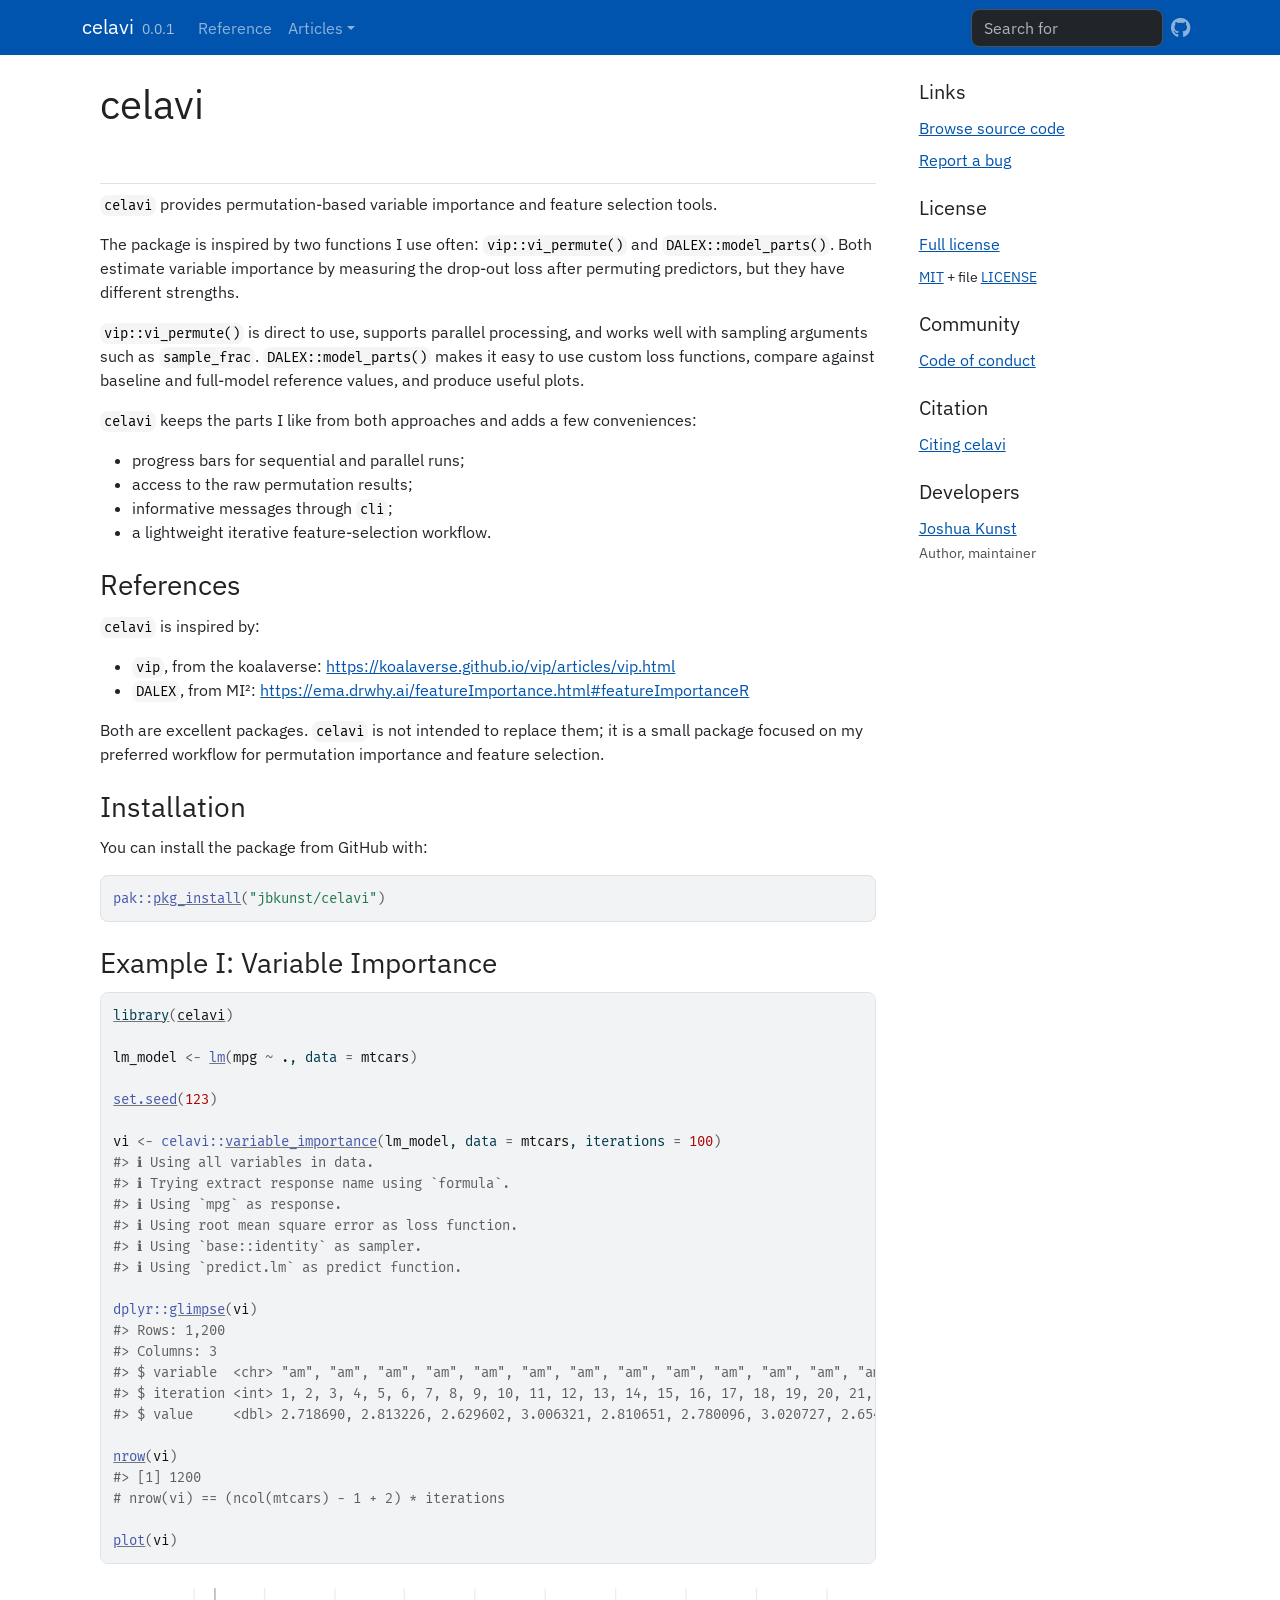
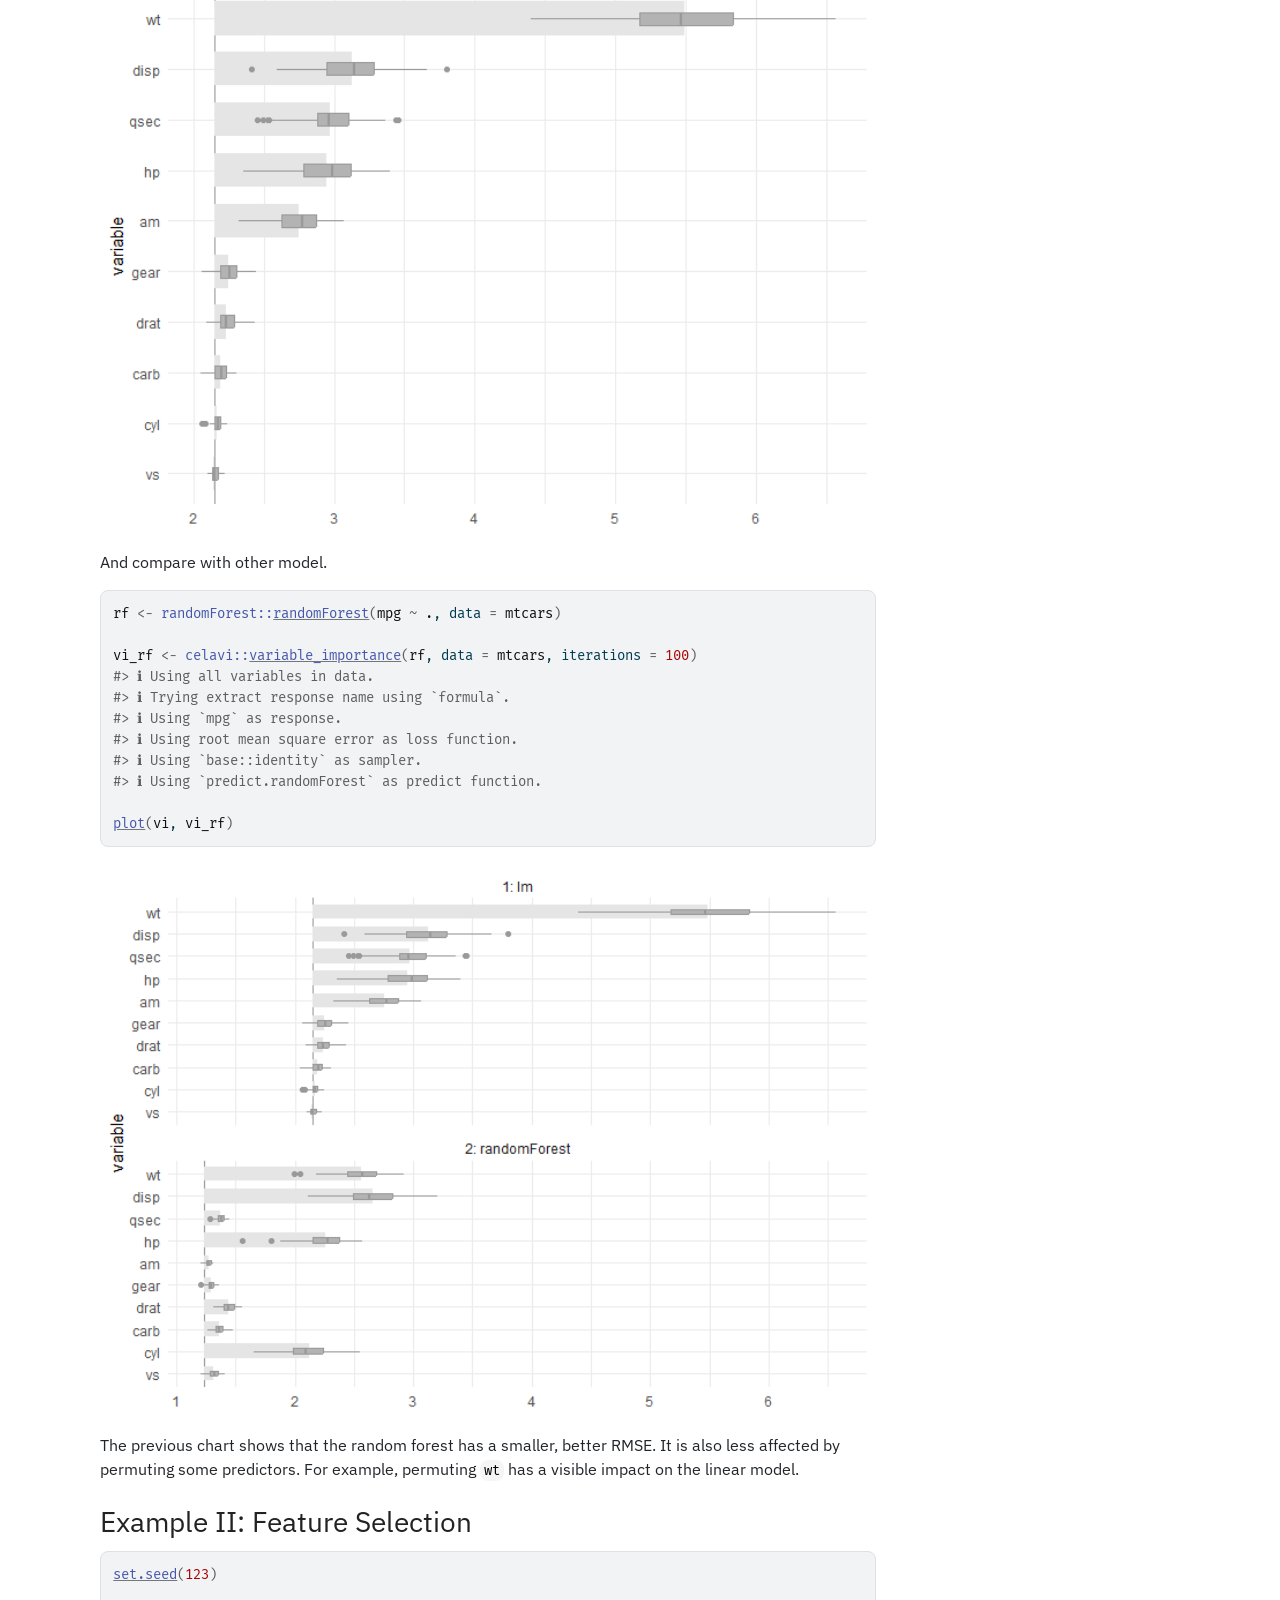
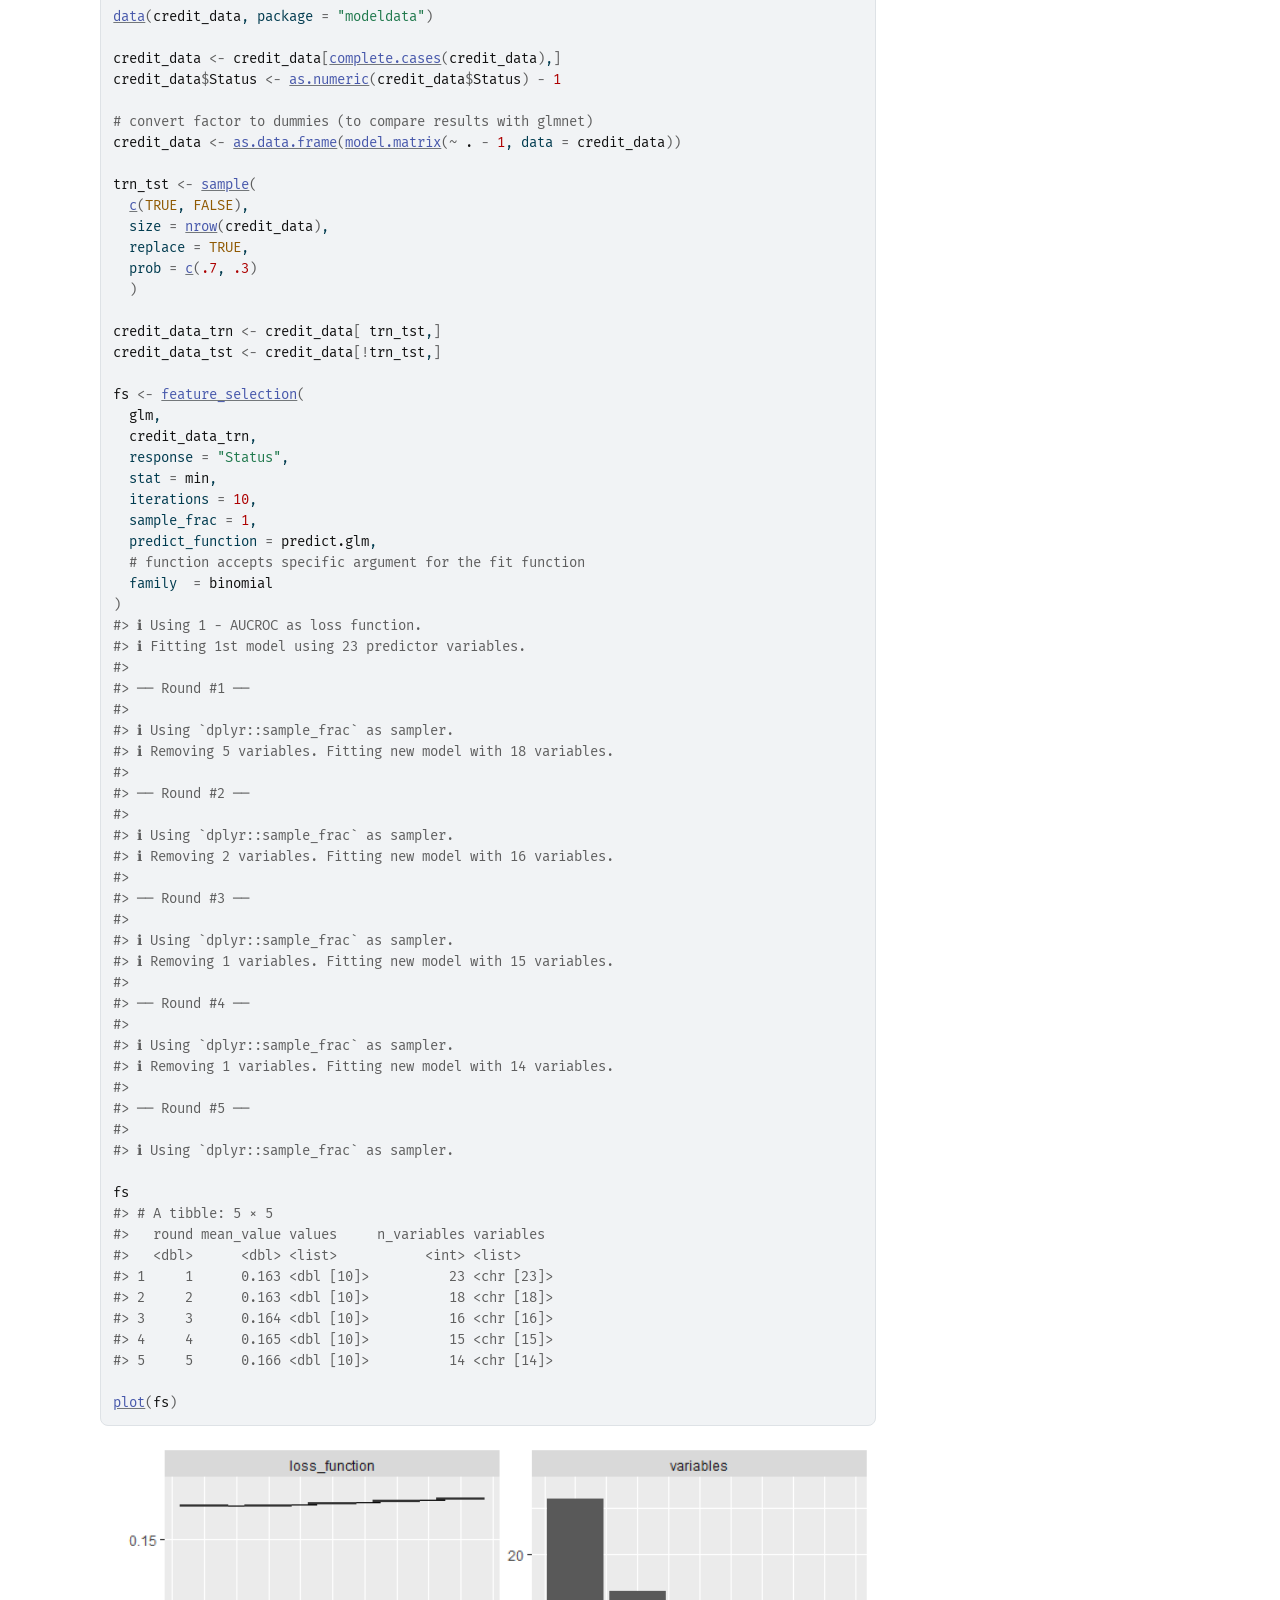
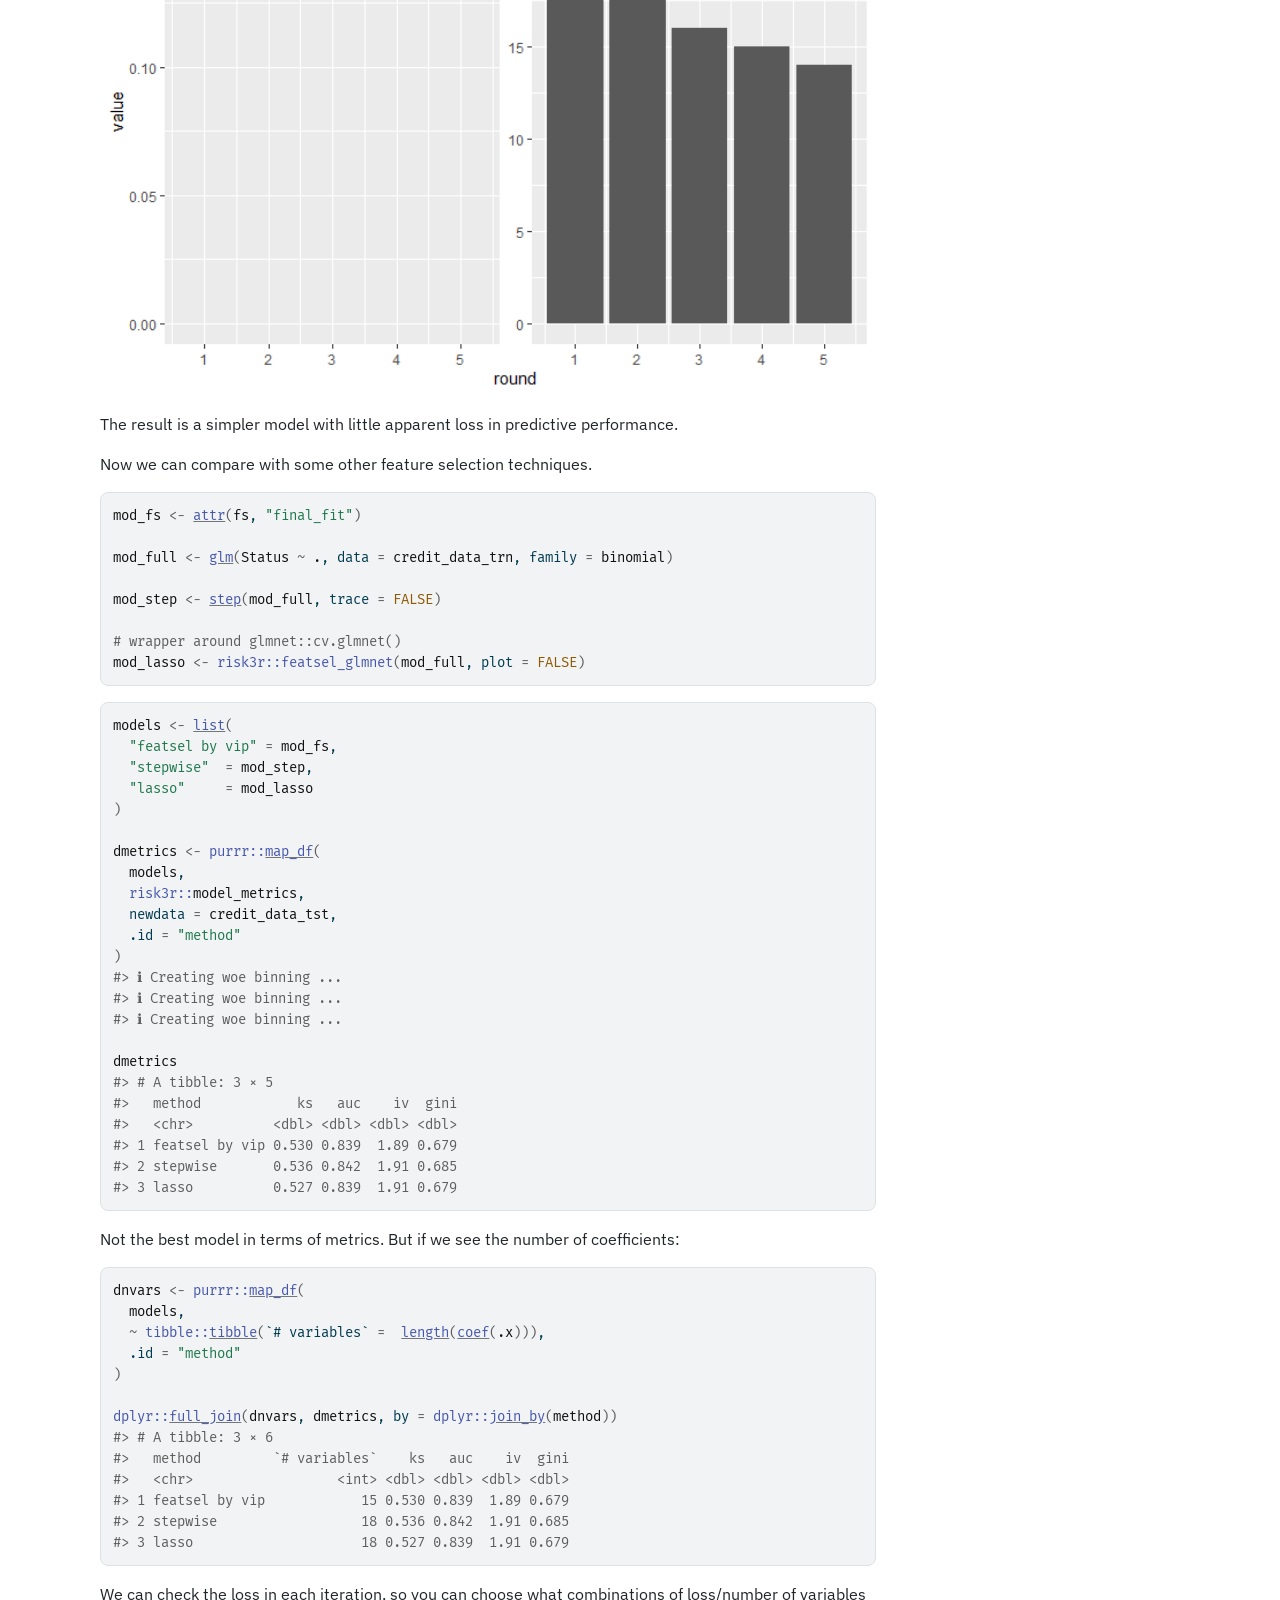
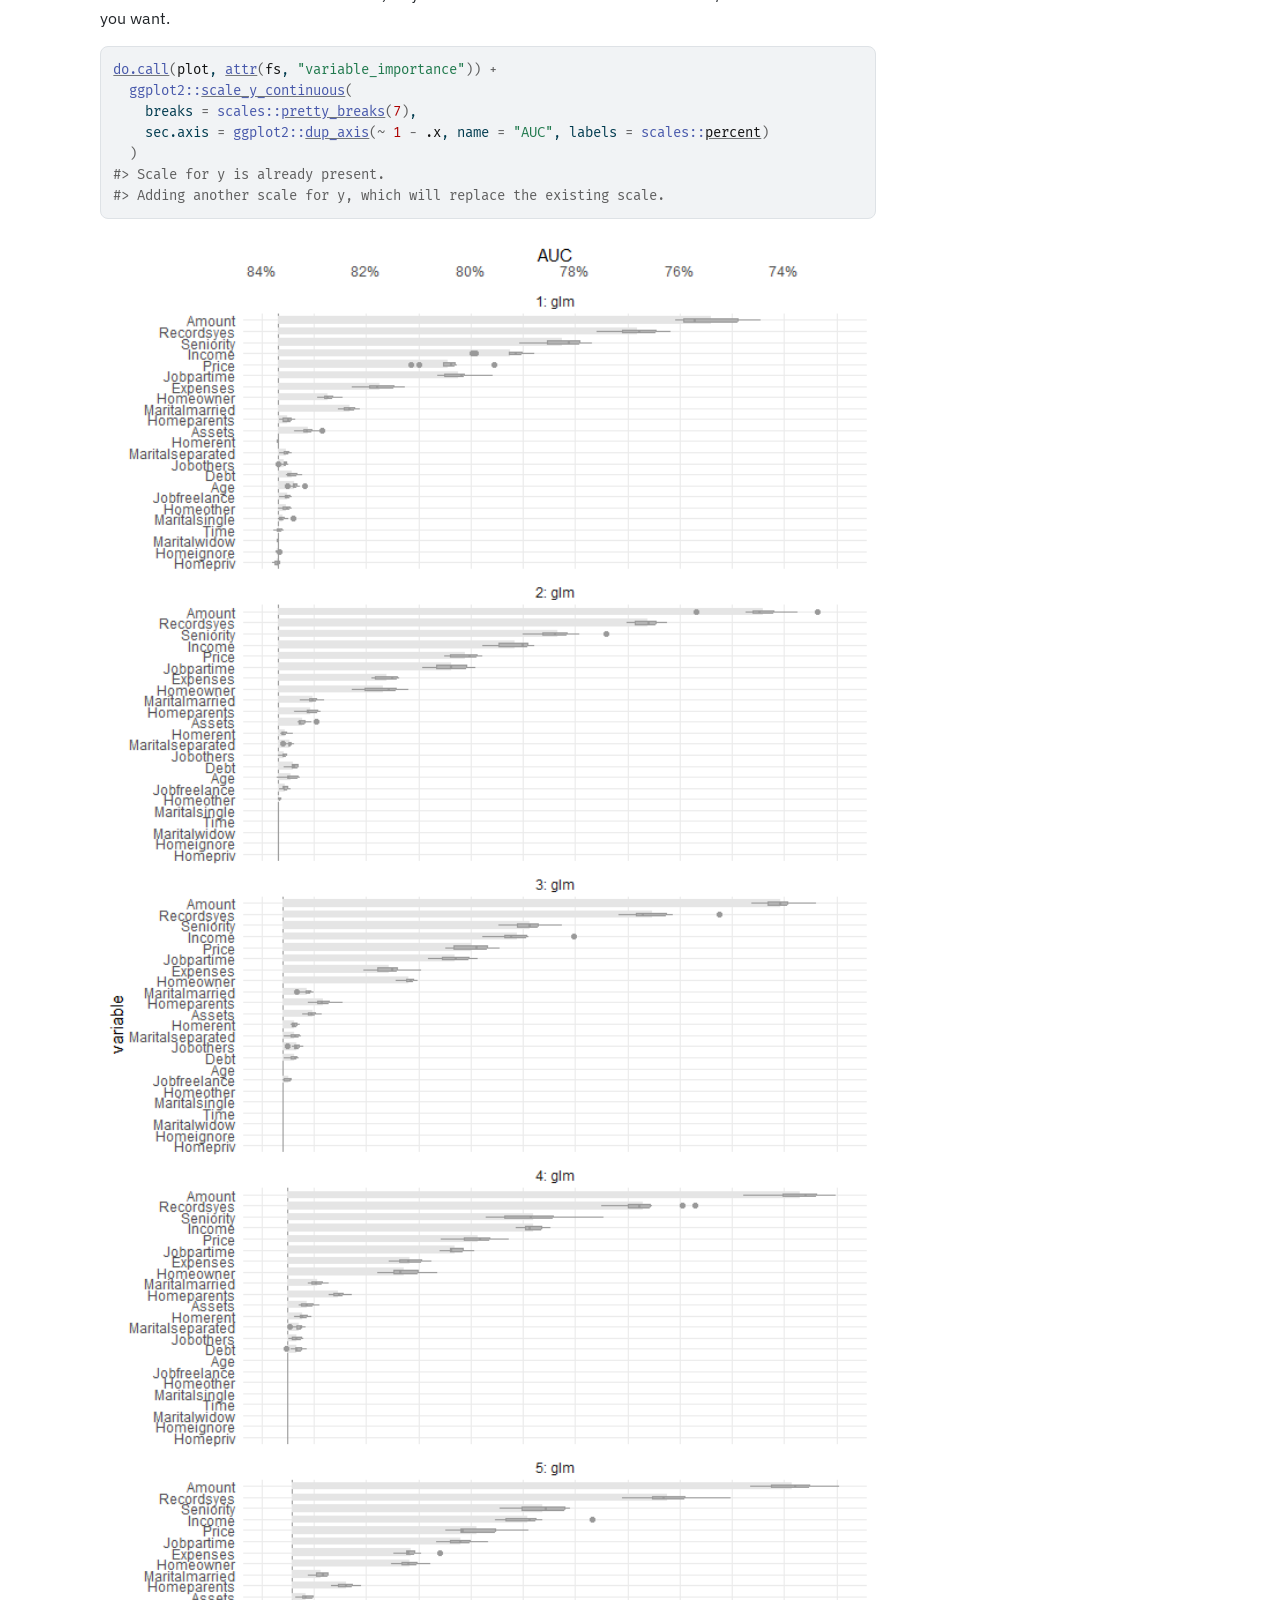
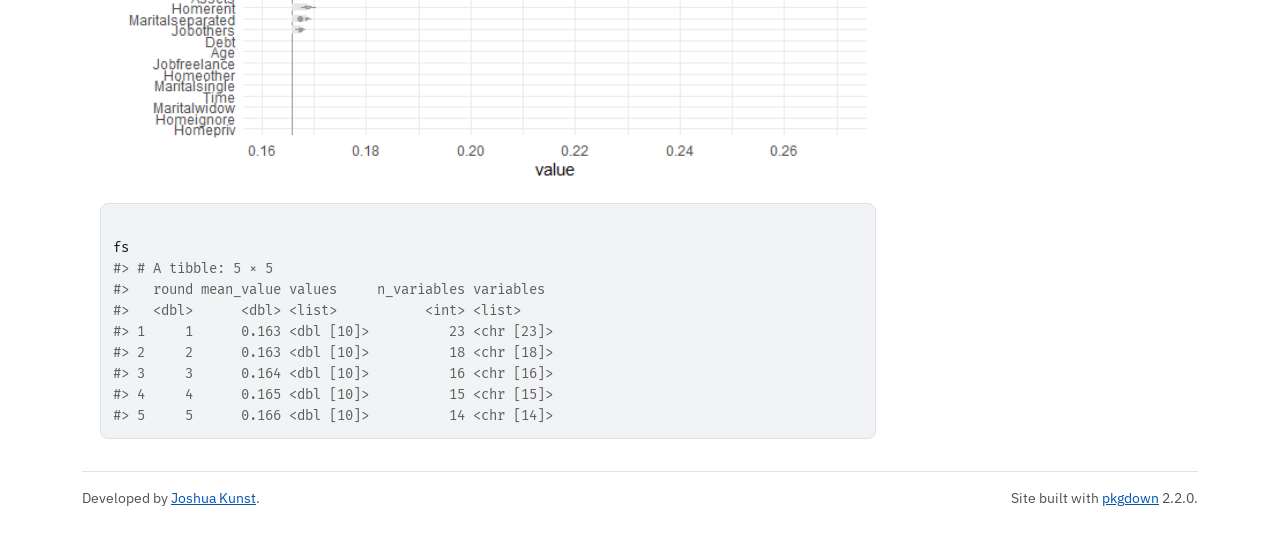
==== commit 00059c6b: "Built site for celavi@0.0.1: 7eab08b" ====
--- a/index.html
+++ b/index.html
@@ -5,98 +5,87 @@
 <meta charset="utf-8">
 <meta http-equiv="X-UA-Compatible" content="IE=edge">
 <meta name="viewport" content="width=device-width, initial-scale=1, shrink-to-fit=no">
-<meta name="description" content="A permuted based feature importance implementation inspired by vip 
-    and DALEX packages. This package also implement a feature selection procedure
-    via iterative rounds of permuted based feature importance.">
 <title>Another permuted based feature importance implementation • celavi</title>
 <script src="deps/jquery-3.6.0/jquery-3.6.0.min.js"></script><meta name="viewport" content="width=device-width, initial-scale=1, shrink-to-fit=no">
-<link href="deps/bootstrap-5.1.0/bootstrap.min.css" rel="stylesheet">
-<script src="deps/bootstrap-5.1.0/bootstrap.bundle.min.js"></script><link href="deps/_IBM%20Plex%20Sans-0.4.1/font.css" rel="stylesheet">
-<link href="deps/_Fira%20Mono-0.4.1/font.css" rel="stylesheet">
-<link href="deps/_Josefin%20Sans-0.4.1/font.css" rel="stylesheet">
-<!-- Font Awesome icons --><link rel="stylesheet" href="https://cdnjs.cloudflare.com/ajax/libs/font-awesome/5.12.1/css/all.min.css" integrity="sha256-mmgLkCYLUQbXn0B1SRqzHar6dCnv9oZFPEC1g1cwlkk=" crossorigin="anonymous">
-<link rel="stylesheet" href="https://cdnjs.cloudflare.com/ajax/libs/font-awesome/5.12.1/css/v4-shims.min.css" integrity="sha256-wZjR52fzng1pJHwx4aV2AO3yyTOXrcDW7jBpJtTwVxw=" crossorigin="anonymous">
-<!-- bootstrap-toc --><script src="https://cdn.rawgit.com/afeld/bootstrap-toc/v1.0.1/dist/bootstrap-toc.min.js"></script><!-- headroom.js --><script src="https://cdnjs.cloudflare.com/ajax/libs/headroom/0.11.0/headroom.min.js" integrity="sha256-AsUX4SJE1+yuDu5+mAVzJbuYNPHj/WroHuZ8Ir/CkE0=" crossorigin="anonymous"></script><script src="https://cdnjs.cloudflare.com/ajax/libs/headroom/0.11.0/jQuery.headroom.min.js" integrity="sha256-ZX/yNShbjqsohH1k95liqY9Gd8uOiE1S4vZc+9KQ1K4=" crossorigin="anonymous"></script><!-- clipboard.js --><script src="https://cdnjs.cloudflare.com/ajax/libs/clipboard.js/2.0.6/clipboard.min.js" integrity="sha256-inc5kl9MA1hkeYUt+EC3BhlIgyp/2jDIyBLS6k3UxPI=" crossorigin="anonymous"></script><!-- search --><script src="https://cdnjs.cloudflare.com/ajax/libs/fuse.js/6.4.6/fuse.js" integrity="sha512-zv6Ywkjyktsohkbp9bb45V6tEMoWhzFzXis+LrMehmJZZSys19Yxf1dopHx7WzIKxr5tK2dVcYmaCk2uqdjF4A==" crossorigin="anonymous"></script><script src="https://cdnjs.cloudflare.com/ajax/libs/autocomplete.js/0.38.0/autocomplete.jquery.min.js" integrity="sha512-GU9ayf+66Xx2TmpxqJpliWbT5PiGYxpaG8rfnBEk1LL8l1KGkRShhngwdXK1UgqhAzWpZHSiYPc09/NwDQIGyg==" crossorigin="anonymous"></script><script src="https://cdnjs.cloudflare.com/ajax/libs/mark.js/8.11.1/mark.min.js" integrity="sha512-5CYOlHXGh6QpOFA/TeTylKLWfB3ftPsde7AnmhuitiTX4K5SqCLBeKro6sPS8ilsz1Q4NRx3v8Ko2IBiszzdww==" crossorigin="anonymous"></script><!-- pkgdown --><script src="pkgdown.js"></script><meta property="og:title" content="Another permuted based feature importance implementation">
-<meta property="og:description" content="A permuted based feature importance implementation inspired by vip 
-    and DALEX packages. This package also implement a feature selection procedure
-    via iterative rounds of permuted based feature importance.">
-<!-- mathjax --><script src="https://cdnjs.cloudflare.com/ajax/libs/mathjax/2.7.5/MathJax.js" integrity="sha256-nvJJv9wWKEm88qvoQl9ekL2J+k/RWIsaSScxxlsrv8k=" crossorigin="anonymous"></script><script src="https://cdnjs.cloudflare.com/ajax/libs/mathjax/2.7.5/config/TeX-AMS-MML_HTMLorMML.js" integrity="sha256-84DKXVJXs0/F8OTMzX4UR909+jtl4G7SPypPavF+GfA=" crossorigin="anonymous"></script><!--[if lt IE 9]>
-<script src="https://oss.maxcdn.com/html5shiv/3.7.3/html5shiv.min.js"></script>
-<script src="https://oss.maxcdn.com/respond/1.4.2/respond.min.js"></script>
-<![endif]-->
+<link href="deps/bootstrap-5.3.8/bootstrap.min.css" rel="stylesheet">
+<script src="deps/bootstrap-5.3.8/bootstrap.bundle.min.js"></script><link href="deps/IBM_Plex_Sans-0.4.10/font.css" rel="stylesheet">
+<link href="deps/Fira_Mono-0.4.10/font.css" rel="stylesheet">
+<link href="deps/font-awesome-6.5.2/css/all.min.css" rel="stylesheet">
+<link href="deps/font-awesome-6.5.2/css/v4-shims.min.css" rel="stylesheet">
+<script src="deps/headroom-0.11.0/headroom.min.js"></script><script src="deps/headroom-0.11.0/jQuery.headroom.min.js"></script><script src="deps/bootstrap-toc-1.0.1/bootstrap-toc.min.js"></script><script src="deps/clipboard.js-2.0.11/clipboard.min.js"></script><script src="deps/search-1.0.0/autocomplete.jquery.min.js"></script><script src="deps/search-1.0.0/fuse.min.js"></script><script src="deps/search-1.0.0/mark.min.js"></script><!-- pkgdown --><script src="pkgdown.js"></script><meta property="og:title" content="Another permuted based feature importance implementation">
+<meta name="description" content="A permuted based feature importance implementation inspired by vip and DALEX packages. This package also implement a feature selection procedure via iterative rounds of permuted based feature importance.">
+<meta property="og:description" content="A permuted based feature importance implementation inspired by vip and DALEX packages. This package also implement a feature selection procedure via iterative rounds of permuted based feature importance.">
 </head>
 <body>
     <a href="#main" class="visually-hidden-focusable">Skip to contents</a>
-    
-
-    <nav class="navbar fixed-top navbar-light navbar-expand-lg bg-light"><div class="container">
-    
+
+
+    <nav class="navbar navbar-expand-lg fixed-top bg-primary" data-bs-theme="dark" aria-label="Site navigation"><div class="container">
+
     <a class="navbar-brand me-2" href="index.html">celavi</a>
 
-    <small class="nav-text text-muted me-auto" data-bs-toggle="tooltip" data-bs-placement="bottom" title="">0.0.0.9000</small>
-
-    
+    <small class="nav-text text-muted me-auto" data-bs-toggle="tooltip" data-bs-placement="bottom" title="">0.0.1</small>
+
+
     <button class="navbar-toggler" type="button" data-bs-toggle="collapse" data-bs-target="#navbar" aria-controls="navbar" aria-expanded="false" aria-label="Toggle navigation">
       <span class="navbar-toggler-icon"></span>
     </button>
 
     <div id="navbar" class="collapse navbar-collapse ms-3">
       <ul class="navbar-nav me-auto">
-<li class="nav-item">
-  <a class="nav-link" href="reference/index.html">Reference</a>
-</li>
+<li class="nav-item"><a class="nav-link" href="reference/index.html">Reference</a></li>
 <li class="nav-item dropdown">
-  <a href="#" class="nav-link dropdown-toggle" data-bs-toggle="dropdown" role="button" aria-expanded="false" aria-haspopup="true" id="dropdown-articles">Articles</a>
-  <div class="dropdown-menu" aria-labelledby="dropdown-articles">
-    <a class="dropdown-item" href="articles/Feature-selection-on-MNIST-data.html">Feature selection on MNIST data</a>
-  </div>
+  <button class="nav-link dropdown-toggle" type="button" id="dropdown-articles" data-bs-toggle="dropdown" aria-expanded="false" aria-haspopup="true">Articles</button>
+  <ul class="dropdown-menu" aria-labelledby="dropdown-articles">
+<li><a class="dropdown-item" href="articles/Feature-selection-on-MNIST-data.html">Feature selection on MNIST data</a></li>
+  </ul>
 </li>
       </ul>
-<form class="form-inline my-2 my-lg-0" role="search">
-        <input type="search" class="form-control me-sm-2" aria-label="Toggle navigation" name="search-input" data-search-index="search.json" id="search-input" placeholder="Search for" autocomplete="off">
-</form>
-
-      <ul class="navbar-nav">
-<li class="nav-item">
-  <a class="external-link nav-link" href="https://github.com/jbkunst/celavi/" aria-label="github">
-    <span class="fab fa fab fa-github fa-lg"></span>
-     
-  </a>
-</li>
+<ul class="navbar-nav">
+<li class="nav-item"><form class="form-inline" role="search">
+ <input class="form-control" type="search" name="search-input" id="search-input" autocomplete="off" aria-label="Search site" placeholder="Search for" data-search-index="search.json">
+</form></li>
+<li class="nav-item"><a class="external-link nav-link" href="https://github.com/jbkunst/celavi/" aria-label="GitHub"><span class="fa fab fa-github fa-lg"></span></a></li>
       </ul>
 </div>
 
-    
+
   </div>
 </nav><div class="container template-home">
 <div class="row">
   <main id="main" class="col-md-9"><div class="section level1">
 <div class="page-header"><h1 id="celavi">celavi<a class="anchor" aria-label="anchor" href="#celavi"></a>
 </h1></div>
-<!-- badges: start -->
-<p>The goal of celavi is to join the main features of two functions<br>
-that I use <em>really</em> often <code>vip::vi_permute</code> and <code>DALEX::model_parts</code>. Both functions do the <em>same</em> task of calculate <em>drop out loss via permutation</em>, but they have different features and approach.</p>
-<p>In the case of <code>vip::vi_permute</code> is more direct to use (imho), have an implementation for parallel processing, can be used with a <code>sample_frac</code> parameter. Otherwise, in the case of <code>DALEX::model_parts</code> I like the user can give custom <code>metric</code>s as a loss functions, the <em>base line</em> and <em>full model</em> references values, and the plots.</p>
-<p>To that features I added some features to my <em>personal</em> taste.</p>
+<p><code>celavi</code> provides permutation-based variable importance and feature selection tools.</p>
+<p>The package is inspired by two functions I use often: <code>vip::vi_permute()</code> and <code>DALEX::model_parts()</code>. Both estimate variable importance by measuring the drop-out loss after permuting predictors, but they have different strengths.</p>
+<p><code>vip::vi_permute()</code> is direct to use, supports parallel processing, and works well with sampling arguments such as <code>sample_frac</code>. <code>DALEX::model_parts()</code> makes it easy to use custom loss functions, compare against baseline and full-model reference values, and produce useful plots.</p>
+<p><code>celavi</code> keeps the parts I like from both approaches and adds a few conveniences:</p>
 <ul>
-<li>Add progress bars to the sequential and parallel process using <code><a href="https://rdrr.io/pkg/progress/man/progress_bar.html" class="external-link">progress::progress_bar</a></code> and <code><a href="https://progressr.futureverse.org/reference/progress.html" class="external-link">progressr::progress</a></code>
-</li>
-<li>Give the possibility of to the user to access to the <em>raw</em> data.</li>
-<li>Verbose information using <code><a href="https://cli.r-lib.org/reference/cli_alert.html" class="external-link">cli::cli_alert_info</a></code>.</li>
+<li>progress bars for sequential and parallel runs;</li>
+<li>access to the raw permutation results;</li>
+<li>informative messages through <code>cli</code>;</li>
+<li>a lightweight iterative feature-selection workflow.</li>
 </ul>
 <div class="section level2">
 <h2 id="references">References<a class="anchor" aria-label="anchor" href="#references"></a>
 </h2>
-<p>The <code>vip</code> package from <a href="https://github.com/koalaverse" class="external-link">koalaverse</a>, and the <code>DALEX</code> package from <a href="https://www.mi2.ai/" class="external-link">MI²</a>. In particular these links are awesome: <a href="https://koalaverse.github.io/vip/articles/vip.html" class="external-link uri">https://koalaverse.github.io/vip/articles/vip.html</a> and <a href="https://ema.drwhy.ai/featureImportance.html#featureImportanceR" class="external-link uri">https://ema.drwhy.ai/featureImportance.html#featureImportanceR</a>.</p>
-<p>Please, visit the links and used that awesome tools!</p>
+<p><code>celavi</code> is inspired by:</p>
+<ul>
+<li>
+<code>vip</code>, from the koalaverse: <a href="https://koalaverse.github.io/vip/articles/vip.html" class="external-link uri">https://koalaverse.github.io/vip/articles/vip.html</a>
+</li>
+<li>
+<code>DALEX</code>, from MI²: <a href="https://ema.drwhy.ai/featureImportance.html#featureImportanceR" class="external-link uri">https://ema.drwhy.ai/featureImportance.html#featureImportanceR</a>
+</li>
+</ul>
+<p>Both are excellent packages. <code>celavi</code> is not intended to replace them; it is a small package focused on my preferred workflow for permutation importance and feature selection.</p>
 </div>
 <div class="section level2">
 <h2 id="installation">Installation<a class="anchor" aria-label="anchor" href="#installation"></a>
 </h2>
-<p>You can install the development version of celavi from <a href="https://github.com/" class="external-link">GitHub</a> with:</p>
+<p>You can install the package from GitHub with:</p>
 <div class="sourceCode" id="cb1"><pre class="downlit sourceCode r">
-<code class="sourceCode R"><span><span class="co"># install.packages("devtools")</span></span>
-<span><span class="fu">devtools</span><span class="fu">::</span><span class="fu">install_github</span><span class="op">(</span><span class="st">"jbkunst/celavi"</span><span class="op">)</span></span></code></pre></div>
+<code class="sourceCode R"><span><span class="fu">pak</span><span class="fu">::</span><span class="fu"><a href="https://pak.r-lib.org/reference/pkg_install.html" class="external-link">pkg_install</a></span><span class="op">(</span><span class="st">"jbkunst/celavi"</span><span class="op">)</span></span></code></pre></div>
 </div>
 <div class="section level2">
 <h2 id="example-i-variable-importance">Example I: Variable Importance<a class="anchor" aria-label="anchor" href="#example-i-variable-importance"></a>
@@ -108,7 +97,7 @@
 <span></span>
 <span><span class="fu"><a href="https://rdrr.io/r/base/Random.html" class="external-link">set.seed</a></span><span class="op">(</span><span class="fl">123</span><span class="op">)</span></span>
 <span></span>
-<span><span class="va">vi</span> <span class="op">&lt;-</span> <span class="fu">celavi</span><span class="fu">::</span><span class="fu"><a href="reference/variable_importance.html">variable_importance</a></span><span class="op">(</span><span class="va">lm_model</span>, data <span class="op">=</span> <span class="va">mtcars</span>, iterations <span class="op">=</span> <span class="fl">10</span><span class="op">)</span></span>
+<span><span class="va">vi</span> <span class="op">&lt;-</span> <span class="fu">celavi</span><span class="fu">::</span><span class="fu"><a href="reference/variable_importance.html">variable_importance</a></span><span class="op">(</span><span class="va">lm_model</span>, data <span class="op">=</span> <span class="va">mtcars</span>, iterations <span class="op">=</span> <span class="fl">100</span><span class="op">)</span></span>
 <span><span class="co">#&gt; ℹ Using all variables in data.</span></span>
 <span><span class="co">#&gt; ℹ Trying extract response name using `formula`.</span></span>
 <span><span class="co">#&gt; ℹ Using `mpg` as response.</span></span>
@@ -117,23 +106,23 @@
 <span><span class="co">#&gt; ℹ Using `predict.lm` as predict function.</span></span>
 <span></span>
 <span><span class="fu">dplyr</span><span class="fu">::</span><span class="fu"><a href="https://pillar.r-lib.org/reference/glimpse.html" class="external-link">glimpse</a></span><span class="op">(</span><span class="va">vi</span><span class="op">)</span></span>
-<span><span class="co">#&gt; Rows: 120</span></span>
+<span><span class="co">#&gt; Rows: 1,200</span></span>
 <span><span class="co">#&gt; Columns: 3</span></span>
-<span><span class="co">#&gt; $ variable  &lt;chr&gt; "am", "am", "am", "am", "am", "am", "am", "am", "am", "am", …</span></span>
-<span><span class="co">#&gt; $ iteration &lt;int&gt; 1, 2, 3, 4, 5, 6, 7, 8, 9, 10, 1, 2, 3, 4, 5, 6, 7, 8, 9, 10…</span></span>
-<span><span class="co">#&gt; $ value     &lt;dbl&gt; 2.718690, 2.813226, 2.629602, 3.006321, 2.810651, 2.780096, …</span></span>
+<span><span class="co">#&gt; $ variable  &lt;chr&gt; "am", "am", "am", "am", "am", "am", "am", "am", "am", "am", "am", "am", "am", "am", "am", "am", "am", "am", "am", "am", "am", "am", "am", "am", "am", "am", "…</span></span>
+<span><span class="co">#&gt; $ iteration &lt;int&gt; 1, 2, 3, 4, 5, 6, 7, 8, 9, 10, 11, 12, 13, 14, 15, 16, 17, 18, 19, 20, 21, 22, 23, 24, 25, 26, 27, 28, 29, 30, 31, 32, 33, 34, 35, 36, 37, 38, 39, 40, 41, 42…</span></span>
+<span><span class="co">#&gt; $ value     &lt;dbl&gt; 2.718690, 2.813226, 2.629602, 3.006321, 2.810651, 2.780096, 3.020727, 2.654327, 2.674945, 2.939642, 3.071645, 2.846018, 2.657221, 2.853331, 3.006846, 2.84278…</span></span>
 <span></span>
 <span><span class="fu"><a href="https://rdrr.io/r/base/nrow.html" class="external-link">nrow</a></span><span class="op">(</span><span class="va">vi</span><span class="op">)</span></span>
-<span><span class="co">#&gt; [1] 120</span></span>
-<span><span class="co"># nrow(vi) = (ncol(mtcars) - 1 + 2) * iterations</span></span>
+<span><span class="co">#&gt; [1] 1200</span></span>
+<span><span class="co"># nrow(vi) == (ncol(mtcars) - 1 + 2) * iterations</span></span>
 <span></span>
 <span><span class="fu"><a href="https://rdrr.io/r/graphics/plot.default.html" class="external-link">plot</a></span><span class="op">(</span><span class="va">vi</span><span class="op">)</span></span></code></pre></div>
-<p><img src="reference/figures/README-example-1.png" width="100%"></p>
+<p><img src="reference/figures/README-example-1.png" alt="" width="100%"></p>
 <p>And compare with other model.</p>
 <div class="sourceCode" id="cb3"><pre class="downlit sourceCode r">
 <code class="sourceCode R"><span><span class="va">rf</span> <span class="op">&lt;-</span> <span class="fu">randomForest</span><span class="fu">::</span><span class="fu"><a href="https://rdrr.io/pkg/randomForest/man/randomForest.html" class="external-link">randomForest</a></span><span class="op">(</span><span class="va">mpg</span> <span class="op">~</span> <span class="va">.</span>, data <span class="op">=</span> <span class="va">mtcars</span><span class="op">)</span></span>
 <span></span>
-<span><span class="va">vi_rf</span> <span class="op">&lt;-</span> <span class="fu">celavi</span><span class="fu">::</span><span class="fu"><a href="reference/variable_importance.html">variable_importance</a></span><span class="op">(</span><span class="va">rf</span>, data <span class="op">=</span> <span class="va">mtcars</span>, iterations <span class="op">=</span> <span class="fl">10</span><span class="op">)</span></span>
+<span><span class="va">vi_rf</span> <span class="op">&lt;-</span> <span class="fu">celavi</span><span class="fu">::</span><span class="fu"><a href="reference/variable_importance.html">variable_importance</a></span><span class="op">(</span><span class="va">rf</span>, data <span class="op">=</span> <span class="va">mtcars</span>, iterations <span class="op">=</span> <span class="fl">100</span><span class="op">)</span></span>
 <span><span class="co">#&gt; ℹ Using all variables in data.</span></span>
 <span><span class="co">#&gt; ℹ Trying extract response name using `formula`.</span></span>
 <span><span class="co">#&gt; ℹ Using `mpg` as response.</span></span>
@@ -142,8 +131,8 @@
 <span><span class="co">#&gt; ℹ Using `predict.randomForest` as predict function.</span></span>
 <span></span>
 <span><span class="fu"><a href="https://rdrr.io/r/graphics/plot.default.html" class="external-link">plot</a></span><span class="op">(</span><span class="va">vi</span>, <span class="va">vi_rf</span><span class="op">)</span></span></code></pre></div>
-<p><img src="reference/figures/README-unnamed-chunk-2-1.png" width="100%"></p>
-<p>From the previous chart we can tell the random Forest have small (better) RMSE and is less affected in terms of predictability by removing variables, wt variable for example.</p>
+<p><img src="reference/figures/README-unnamed-chunk-2-1.png" alt="" width="100%"></p>
+<p>The previous chart shows that the random forest has a smaller, better RMSE. It is also less affected by permuting some predictors. For example, permuting <code>wt</code> has a visible impact on the linear model.</p>
 </div>
 <div class="section level2">
 <h2 id="example-ii-feature-selection">Example II: Feature Selection<a class="anchor" aria-label="anchor" href="#example-ii-feature-selection"></a>
@@ -218,9 +207,9 @@
 <span><span class="co">#&gt; 5     5      0.166 &lt;dbl [10]&gt;          14 &lt;chr [14]&gt;</span></span>
 <span></span>
 <span><span class="fu"><a href="https://rdrr.io/r/graphics/plot.default.html" class="external-link">plot</a></span><span class="op">(</span><span class="va">fs</span><span class="op">)</span></span></code></pre></div>
-<p><img src="reference/figures/README-unnamed-chunk-3-1.png" width="100%"></p>
-<p>We have a simpler model without loss significance predictive performance.</p>
-<p>Nopw we can compare with some other feature selection techniques.</p>
+<p><img src="reference/figures/README-unnamed-chunk-3-1.png" alt="" width="100%"></p>
+<p>The result is a simpler model with little apparent loss in predictive performance.</p>
+<p>Now we can compare with some other feature selection techniques.</p>
 <div class="sourceCode" id="cb5"><pre class="downlit sourceCode r">
 <code class="sourceCode R"><span><span class="va">mod_fs</span> <span class="op">&lt;-</span> <span class="fu"><a href="https://rdrr.io/r/base/attr.html" class="external-link">attr</a></span><span class="op">(</span><span class="va">fs</span>, <span class="st">"final_fit"</span><span class="op">)</span></span>
 <span></span>
@@ -232,48 +221,56 @@
 <span><span class="va">mod_lasso</span> <span class="op">&lt;-</span> <span class="fu">risk3r</span><span class="fu">::</span><span class="fu">featsel_glmnet</span><span class="op">(</span><span class="va">mod_full</span>, plot <span class="op">=</span> <span class="cn">FALSE</span><span class="op">)</span></span></code></pre></div>
 <div class="sourceCode" id="cb6"><pre class="downlit sourceCode r">
 <code class="sourceCode R"><span><span class="va">models</span> <span class="op">&lt;-</span> <span class="fu"><a href="https://rdrr.io/r/base/list.html" class="external-link">list</a></span><span class="op">(</span></span>
-<span>  <span class="st">"fs by vip"</span> <span class="op">=</span> <span class="va">mod_fs</span>,</span>
+<span>  <span class="st">"featsel by vip"</span> <span class="op">=</span> <span class="va">mod_fs</span>,</span>
 <span>  <span class="st">"stepwise"</span>  <span class="op">=</span> <span class="va">mod_step</span>,</span>
 <span>  <span class="st">"lasso"</span>     <span class="op">=</span> <span class="va">mod_lasso</span></span>
 <span><span class="op">)</span></span>
 <span></span>
-<span><span class="fu">purrr</span><span class="fu">::</span><span class="fu"><a href="https://purrr.tidyverse.org/reference/map.html" class="external-link">map_df</a></span><span class="op">(</span></span>
+<span><span class="va">dmetrics</span> <span class="op">&lt;-</span> <span class="fu">purrr</span><span class="fu">::</span><span class="fu"><a href="https://purrr.tidyverse.org/reference/map_dfr.html" class="external-link">map_df</a></span><span class="op">(</span></span>
 <span>  <span class="va">models</span>,</span>
 <span>  <span class="fu">risk3r</span><span class="fu">::</span><span class="va">model_metrics</span>,</span>
 <span>  newdata <span class="op">=</span> <span class="va">credit_data_tst</span>, </span>
 <span>  .id <span class="op">=</span> <span class="st">"method"</span></span>
 <span><span class="op">)</span></span>
+<span><span class="co">#&gt; ℹ Creating woe binning ...</span></span>
+<span><span class="co">#&gt; ℹ Creating woe binning ...</span></span>
+<span><span class="co">#&gt; ℹ Creating woe binning ...</span></span>
+<span></span>
+<span><span class="va">dmetrics</span></span>
 <span><span class="co">#&gt; # A tibble: 3 × 5</span></span>
-<span><span class="co">#&gt;   method       ks   auc    iv  gini</span></span>
-<span><span class="co">#&gt;   &lt;chr&gt;     &lt;dbl&gt; &lt;dbl&gt; &lt;dbl&gt; &lt;dbl&gt;</span></span>
-<span><span class="co">#&gt; 1 fs by vip 0.530 0.839  1.89 0.679</span></span>
-<span><span class="co">#&gt; 2 stepwise  0.536 0.842  1.91 0.685</span></span>
-<span><span class="co">#&gt; 3 lasso     0.527 0.839  1.91 0.679</span></span></code></pre></div>
+<span><span class="co">#&gt;   method            ks   auc    iv  gini</span></span>
+<span><span class="co">#&gt;   &lt;chr&gt;          &lt;dbl&gt; &lt;dbl&gt; &lt;dbl&gt; &lt;dbl&gt;</span></span>
+<span><span class="co">#&gt; 1 featsel by vip 0.530 0.839  1.89 0.679</span></span>
+<span><span class="co">#&gt; 2 stepwise       0.536 0.842  1.91 0.685</span></span>
+<span><span class="co">#&gt; 3 lasso          0.527 0.839  1.91 0.679</span></span></code></pre></div>
 <p>Not the best model in terms of metrics. But if we see the number of coefficients:</p>
 <div class="sourceCode" id="cb7"><pre class="downlit sourceCode r">
-<code class="sourceCode R"><span><span class="fu">purrr</span><span class="fu">::</span><span class="fu"><a href="https://purrr.tidyverse.org/reference/map.html" class="external-link">map_df</a></span><span class="op">(</span></span>
+<code class="sourceCode R"><span><span class="va">dnvars</span> <span class="op">&lt;-</span> <span class="fu">purrr</span><span class="fu">::</span><span class="fu"><a href="https://purrr.tidyverse.org/reference/map_dfr.html" class="external-link">map_df</a></span><span class="op">(</span></span>
 <span>  <span class="va">models</span>,</span>
 <span>  <span class="op">~</span> <span class="fu">tibble</span><span class="fu">::</span><span class="fu"><a href="https://tibble.tidyverse.org/reference/tibble.html" class="external-link">tibble</a></span><span class="op">(</span>`# variables` <span class="op">=</span>  <span class="fu"><a href="https://rdrr.io/r/base/length.html" class="external-link">length</a></span><span class="op">(</span><span class="fu"><a href="https://rdrr.io/r/stats/coef.html" class="external-link">coef</a></span><span class="op">(</span><span class="va">.x</span><span class="op">)</span><span class="op">)</span><span class="op">)</span>,</span>
 <span>  .id <span class="op">=</span> <span class="st">"method"</span></span>
 <span><span class="op">)</span></span>
-<span><span class="co">#&gt; # A tibble: 3 × 2</span></span>
-<span><span class="co">#&gt;   method    `# variables`</span></span>
-<span><span class="co">#&gt;   &lt;chr&gt;             &lt;int&gt;</span></span>
-<span><span class="co">#&gt; 1 fs by vip            15</span></span>
-<span><span class="co">#&gt; 2 stepwise             18</span></span>
-<span><span class="co">#&gt; 3 lasso                18</span></span></code></pre></div>
-<p>We can check the loss in each iteration, so you can choose what combintations of loss/number of variables you want.</p>
+<span></span>
+<span><span class="fu">dplyr</span><span class="fu">::</span><span class="fu"><a href="https://dplyr.tidyverse.org/reference/mutate-joins.html" class="external-link">full_join</a></span><span class="op">(</span><span class="va">dnvars</span>, <span class="va">dmetrics</span>, by <span class="op">=</span> <span class="fu">dplyr</span><span class="fu">::</span><span class="fu"><a href="https://dplyr.tidyverse.org/reference/join_by.html" class="external-link">join_by</a></span><span class="op">(</span><span class="va">method</span><span class="op">)</span><span class="op">)</span></span>
+<span><span class="co">#&gt; # A tibble: 3 × 6</span></span>
+<span><span class="co">#&gt;   method         `# variables`    ks   auc    iv  gini</span></span>
+<span><span class="co">#&gt;   &lt;chr&gt;                  &lt;int&gt; &lt;dbl&gt; &lt;dbl&gt; &lt;dbl&gt; &lt;dbl&gt;</span></span>
+<span><span class="co">#&gt; 1 featsel by vip            15 0.530 0.839  1.89 0.679</span></span>
+<span><span class="co">#&gt; 2 stepwise                  18 0.536 0.842  1.91 0.685</span></span>
+<span><span class="co">#&gt; 3 lasso                     18 0.527 0.839  1.91 0.679</span></span></code></pre></div>
+<p>We can check the loss in each iteration, so you can choose what combinations of loss/number of variables you want.</p>
 <div class="sourceCode" id="cb8"><pre class="downlit sourceCode r">
 <code class="sourceCode R"><span><span class="fu"><a href="https://rdrr.io/r/base/do.call.html" class="external-link">do.call</a></span><span class="op">(</span><span class="va">plot</span>, <span class="fu"><a href="https://rdrr.io/r/base/attr.html" class="external-link">attr</a></span><span class="op">(</span><span class="va">fs</span>, <span class="st">"variable_importance"</span><span class="op">)</span><span class="op">)</span> <span class="op">+</span></span>
 <span>  <span class="fu">ggplot2</span><span class="fu">::</span><span class="fu"><a href="https://ggplot2.tidyverse.org/reference/scale_continuous.html" class="external-link">scale_y_continuous</a></span><span class="op">(</span></span>
 <span>    breaks <span class="op">=</span> <span class="fu">scales</span><span class="fu">::</span><span class="fu"><a href="https://scales.r-lib.org/reference/pretty_breaks.html" class="external-link">pretty_breaks</a></span><span class="op">(</span><span class="fl">7</span><span class="op">)</span>,</span>
 <span>    sec.axis <span class="op">=</span> <span class="fu">ggplot2</span><span class="fu">::</span><span class="fu"><a href="https://ggplot2.tidyverse.org/reference/sec_axis.html" class="external-link">dup_axis</a></span><span class="op">(</span><span class="op">~</span> <span class="fl">1</span> <span class="op">-</span> <span class="va">.x</span>, name <span class="op">=</span> <span class="st">"AUC"</span>, labels <span class="op">=</span> <span class="fu">scales</span><span class="fu">::</span><span class="va"><a href="https://scales.r-lib.org/reference/percent_format.html" class="external-link">percent</a></span><span class="op">)</span></span>
 <span>  <span class="op">)</span></span>
-<span><span class="co">#&gt; Scale for 'y' is already present. Adding another scale for 'y', which will</span></span>
-<span><span class="co">#&gt; replace the existing scale.</span></span></code></pre></div>
-<p><img src="reference/figures/README-unnamed-chunk-7-1.png" width="100%"></p>
+<span><span class="co">#&gt; Scale for y is already present.</span></span>
+<span><span class="co">#&gt; Adding another scale for y, which will replace the existing scale.</span></span></code></pre></div>
+<p><img src="reference/figures/README-unnamed-chunk-7-1.png" alt="" width="100%"></p>
 <div class="sourceCode" id="cb9"><pre class="downlit sourceCode r">
-<code class="sourceCode R"><span><span class="va">fs</span></span>
+<code class="sourceCode R"><span></span>
+<span><span class="va">fs</span></span>
 <span><span class="co">#&gt; # A tibble: 5 × 5</span></span>
 <span><span class="co">#&gt;   round mean_value values     n_variables variables </span></span>
 <span><span class="co">#&gt;   &lt;dbl&gt;      &lt;dbl&gt; &lt;list&gt;           &lt;int&gt; &lt;list&gt;    </span></span>
@@ -318,37 +315,30 @@
 <h2 data-toc-skip>Developers</h2>
 <ul class="list-unstyled">
 <li>
-<a href="https://jkunst.com" class="external-link">Joshua Kunst</a> <br><small class="roles"> Author, maintainer </small>  </li>
-</ul>
-</div>
-
-<div class="dev-status">
-<h2 data-toc-skip>Dev status</h2>
-<ul class="list-unstyled">
-<li><a href="https://github.com/jbkunst/celavi/actions/workflows/R-CMD-check.yaml" class="external-link"><img src="https://github.com/jbkunst/celavi/actions/workflows/R-CMD-check.yaml/badge.svg" alt="R-CMD-check"></a></li>
-</ul>
-</div>
+<a href="https://jkunst.com" class="external-link">Joshua Kunst</a> <br><small class="roles"> Author, maintainer </small>   </li>
+</ul>
+</div>
+
+
 
   </aside>
 </div>
 
 
     <footer><div class="pkgdown-footer-left">
-  <p></p>
-<p>Developed by <a href="https://jkunst.com" class="external-link">Joshua Kunst</a>.</p>
+  <p>Developed by <a href="https://jkunst.com" class="external-link">Joshua Kunst</a>.</p>
 </div>
 
 <div class="pkgdown-footer-right">
-  <p></p>
-<p>Site built with <a href="https://pkgdown.r-lib.org/" class="external-link">pkgdown</a> 2.0.5.</p>
+  <p>Site built with <a href="https://pkgdown.r-lib.org/" class="external-link">pkgdown</a> 2.2.0.</p>
 </div>
 
     </footer>
 </div>
 
-  
-
-  
+
+
+
 
   </body>
 </html>
--- a/deps/IBM_Plex_Sans-0.4.10/font.css
+++ b/deps/IBM_Plex_Sans-0.4.10/font.css
@@ -0,0 +1,60 @@
+/* cyrillic-ext */
+@font-face {
+  font-family: 'IBM Plex Sans';
+  font-style: normal;
+  font-weight: 400;
+  font-stretch: 100%;
+  font-display: swap;
+  src: url(zYXGKVElMYYaJe8bpLHnCwDKr932-G7dytD-Dmu1swZSAXcomDVmadSD6llDCqg4poY.woff2) format('woff2');
+  unicode-range: U+0460-052F, U+1C80-1C8A, U+20B4, U+2DE0-2DFF, U+A640-A69F, U+FE2E-FE2F;
+}
+/* cyrillic */
+@font-face {
+  font-family: 'IBM Plex Sans';
+  font-style: normal;
+  font-weight: 400;
+  font-stretch: 100%;
+  font-display: swap;
+  src: url(zYXGKVElMYYaJe8bpLHnCwDKr932-G7dytD-Dmu1swZSAXcomDVmadSD6llDA6g4poY.woff2) format('woff2');
+  unicode-range: U+0301, U+0400-045F, U+0490-0491, U+04B0-04B1, U+2116;
+}
+/* greek */
+@font-face {
+  font-family: 'IBM Plex Sans';
+  font-style: normal;
+  font-weight: 400;
+  font-stretch: 100%;
+  font-display: swap;
+  src: url(zYXGKVElMYYaJe8bpLHnCwDKr932-G7dytD-Dmu1swZSAXcomDVmadSD6llDBKg4poY.woff2) format('woff2');
+  unicode-range: U+0370-0377, U+037A-037F, U+0384-038A, U+038C, U+038E-03A1, U+03A3-03FF;
+}
+/* vietnamese */
+@font-face {
+  font-family: 'IBM Plex Sans';
+  font-style: normal;
+  font-weight: 400;
+  font-stretch: 100%;
+  font-display: swap;
+  src: url(zYXGKVElMYYaJe8bpLHnCwDKr932-G7dytD-Dmu1swZSAXcomDVmadSD6llDCKg4poY.woff2) format('woff2');
+  unicode-range: U+0102-0103, U+0110-0111, U+0128-0129, U+0168-0169, U+01A0-01A1, U+01AF-01B0, U+0300-0301, U+0303-0304, U+0308-0309, U+0323, U+0329, U+1EA0-1EF9, U+20AB;
+}
+/* latin-ext */
+@font-face {
+  font-family: 'IBM Plex Sans';
+  font-style: normal;
+  font-weight: 400;
+  font-stretch: 100%;
+  font-display: swap;
+  src: url(zYXGKVElMYYaJe8bpLHnCwDKr932-G7dytD-Dmu1swZSAXcomDVmadSD6llDCag4poY.woff2) format('woff2');
+  unicode-range: U+0100-02BA, U+02BD-02C5, U+02C7-02CC, U+02CE-02D7, U+02DD-02FF, U+0304, U+0308, U+0329, U+1D00-1DBF, U+1E00-1E9F, U+1EF2-1EFF, U+2020, U+20A0-20AB, U+20AD-20C0, U+2113, U+2C60-2C7F, U+A720-A7FF;
+}
+/* latin */
+@font-face {
+  font-family: 'IBM Plex Sans';
+  font-style: normal;
+  font-weight: 400;
+  font-stretch: 100%;
+  font-display: swap;
+  src: url(zYXGKVElMYYaJe8bpLHnCwDKr932-G7dytD-Dmu1swZSAXcomDVmadSD6llDB6g4.woff2) format('woff2');
+  unicode-range: U+0000-00FF, U+0131, U+0152-0153, U+02BB-02BC, U+02C6, U+02DA, U+02DC, U+0304, U+0308, U+0329, U+2000-206F, U+20AC, U+2122, U+2191, U+2193, U+2212, U+2215, U+FEFF, U+FFFD;
+}
--- a/deps/Fira_Mono-0.4.10/font.css
+++ b/deps/Fira_Mono-0.4.10/font.css
@@ -0,0 +1,63 @@
+/* cyrillic-ext */
+@font-face {
+  font-family: 'Fira Mono';
+  font-style: normal;
+  font-weight: 400;
+  font-display: swap;
+  src: url(N0bX2SlFPv1weGeLZDtgK_7SodY.woff2) format('woff2');
+  unicode-range: U+0460-052F, U+1C80-1C8A, U+20B4, U+2DE0-2DFF, U+A640-A69F, U+FE2E-FE2F;
+}
+/* cyrillic */
+@font-face {
+  font-family: 'Fira Mono';
+  font-style: normal;
+  font-weight: 400;
+  font-display: swap;
+  src: url(N0bX2SlFPv1weGeLZDtgIv7SodY.woff2) format('woff2');
+  unicode-range: U+0301, U+0400-045F, U+0490-0491, U+04B0-04B1, U+2116;
+}
+/* greek-ext */
+@font-face {
+  font-family: 'Fira Mono';
+  font-style: normal;
+  font-weight: 400;
+  font-display: swap;
+  src: url(N0bX2SlFPv1weGeLZDtgKv7SodY.woff2) format('woff2');
+  unicode-range: U+1F00-1FFF;
+}
+/* greek */
+@font-face {
+  font-family: 'Fira Mono';
+  font-style: normal;
+  font-weight: 400;
+  font-display: swap;
+  src: url(N0bX2SlFPv1weGeLZDtgJf7SodY.woff2) format('woff2');
+  unicode-range: U+0370-0377, U+037A-037F, U+0384-038A, U+038C, U+038E-03A1, U+03A3-03FF;
+}
+/* symbols2 */
+@font-face {
+  font-family: 'Fira Mono';
+  font-style: normal;
+  font-weight: 400;
+  font-display: swap;
+  src: url(N0bX2SlFPv1weGeLZDtgnN_3nO_Q.woff2) format('woff2');
+  unicode-range: U+2000-2001, U+2004-2008, U+200A, U+23B8-23BD, U+2500-259F;
+}
+/* latin-ext */
+@font-face {
+  font-family: 'Fira Mono';
+  font-style: normal;
+  font-weight: 400;
+  font-display: swap;
+  src: url(N0bX2SlFPv1weGeLZDtgKP7SodY.woff2) format('woff2');
+  unicode-range: U+0100-02BA, U+02BD-02C5, U+02C7-02CC, U+02CE-02D7, U+02DD-02FF, U+0304, U+0308, U+0329, U+1D00-1DBF, U+1E00-1E9F, U+1EF2-1EFF, U+2020, U+20A0-20AB, U+20AD-20C0, U+2113, U+2C60-2C7F, U+A720-A7FF;
+}
+/* latin */
+@font-face {
+  font-family: 'Fira Mono';
+  font-style: normal;
+  font-weight: 400;
+  font-display: swap;
+  src: url(N0bX2SlFPv1weGeLZDtgJv7S.woff2) format('woff2');
+  unicode-range: U+0000-00FF, U+0131, U+0152-0153, U+02BB-02BC, U+02C6, U+02DA, U+02DC, U+0304, U+0308, U+0329, U+2000-206F, U+20AC, U+2122, U+2191, U+2193, U+2212, U+2215, U+FEFF, U+FFFD;
+}
--- a/deps/font-awesome-6.5.2/css/v4-shims.min.css
+++ b/deps/font-awesome-6.5.2/css/v4-shims.min.css
@@ -0,0 +1,6 @@
+/*!
+ * Font Awesome Free 6.5.2 by @fontawesome - https://fontawesome.com
+ * License - https://fontawesome.com/license/free (Icons: CC BY 4.0, Fonts: SIL OFL 1.1, Code: MIT License)
+ * Copyright 2024 Fonticons, Inc.
+ */
+.fa.fa-glass:before{content:"\f000"}.fa.fa-envelope-o{font-family:"Font Awesome 6 Free";font-weight:400}.fa.fa-envelope-o:before{content:"\f0e0"}.fa.fa-star-o{font-family:"Font Awesome 6 Free";font-weight:400}.fa.fa-star-o:before{content:"\f005"}.fa.fa-close:before,.fa.fa-remove:before{content:"\f00d"}.fa.fa-gear:before{content:"\f013"}.fa.fa-trash-o{font-family:"Font Awesome 6 Free";font-weight:400}.fa.fa-trash-o:before{content:"\f2ed"}.fa.fa-home:before{content:"\f015"}.fa.fa-file-o{font-family:"Font Awesome 6 Free";font-weight:400}.fa.fa-file-o:before{content:"\f15b"}.fa.fa-clock-o{font-family:"Font Awesome 6 Free";font-weight:400}.fa.fa-clock-o:before{content:"\f017"}.fa.fa-arrow-circle-o-down{font-family:"Font Awesome 6 Free";font-weight:400}.fa.fa-arrow-circle-o-down:before{content:"\f358"}.fa.fa-arrow-circle-o-up{font-family:"Font Awesome 6 Free";font-weight:400}.fa.fa-arrow-circle-o-up:before{content:"\f35b"}.fa.fa-play-circle-o{font-family:"Font Awesome 6 Free";font-weight:400}.fa.fa-play-circle-o:before{content:"\f144"}.fa.fa-repeat:before,.fa.fa-rotate-right:before{content:"\f01e"}.fa.fa-refresh:before{content:"\f021"}.fa.fa-list-alt{font-family:"Font Awesome 6 Free";font-weight:400}.fa.fa-list-alt:before{content:"\f022"}.fa.fa-dedent:before{content:"\f03b"}.fa.fa-video-camera:before{content:"\f03d"}.fa.fa-picture-o{font-family:"Font Awesome 6 Free";font-weight:400}.fa.fa-picture-o:before{content:"\f03e"}.fa.fa-photo{font-family:"Font Awesome 6 Free";font-weight:400}.fa.fa-photo:before{content:"\f03e"}.fa.fa-image{font-family:"Font Awesome 6 Free";font-weight:400}.fa.fa-image:before{content:"\f03e"}.fa.fa-map-marker:before{content:"\f3c5"}.fa.fa-pencil-square-o{font-family:"Font Awesome 6 Free";font-weight:400}.fa.fa-pencil-square-o:before{content:"\f044"}.fa.fa-edit{font-family:"Font Awesome 6 Free";font-weight:400}.fa.fa-edit:before{content:"\f044"}.fa.fa-share-square-o:before{content:"\f14d"}.fa.fa-check-square-o{font-family:"Font Awesome 6 Free";font-weight:400}.fa.fa-check-square-o:before{content:"\f14a"}.fa.fa-arrows:before{content:"\f0b2"}.fa.fa-times-circle-o{font-family:"Font Awesome 6 Free";font-weight:400}.fa.fa-times-circle-o:before{content:"\f057"}.fa.fa-check-circle-o{font-family:"Font Awesome 6 Free";font-weight:400}.fa.fa-check-circle-o:before{content:"\f058"}.fa.fa-mail-forward:before{content:"\f064"}.fa.fa-expand:before{content:"\f424"}.fa.fa-compress:before{content:"\f422"}.fa.fa-eye,.fa.fa-eye-slash{font-family:"Font Awesome 6 Free";font-weight:400}.fa.fa-warning:before{content:"\f071"}.fa.fa-calendar:before{content:"\f073"}.fa.fa-arrows-v:before{content:"\f338"}.fa.fa-arrows-h:before{content:"\f337"}.fa.fa-bar-chart-o:before,.fa.fa-bar-chart:before{content:"\e0e3"}.fa.fa-twitter-square{font-family:"Font Awesome 6 Brands";font-weight:400}.fa.fa-twitter-square:before{content:"\f081"}.fa.fa-facebook-square{font-family:"Font Awesome 6 Brands";font-weight:400}.fa.fa-facebook-square:before{content:"\f082"}.fa.fa-gears:before{content:"\f085"}.fa.fa-thumbs-o-up{font-family:"Font Awesome 6 Free";font-weight:400}.fa.fa-thumbs-o-up:before{content:"\f164"}.fa.fa-thumbs-o-down{font-family:"Font Awesome 6 Free";font-weight:400}.fa.fa-thumbs-o-down:before{content:"\f165"}.fa.fa-heart-o{font-family:"Font Awesome 6 Free";font-weight:400}.fa.fa-heart-o:before{content:"\f004"}.fa.fa-sign-out:before{content:"\f2f5"}.fa.fa-linkedin-square{font-family:"Font Awesome 6 Brands";font-weight:400}.fa.fa-linkedin-square:before{content:"\f08c"}.fa.fa-thumb-tack:before{content:"\f08d"}.fa.fa-external-link:before{content:"\f35d"}.fa.fa-sign-in:before{content:"\f2f6"}.fa.fa-github-square{font-family:"Font Awesome 6 Brands";font-weight:400}.fa.fa-github-square:before{content:"\f092"}.fa.fa-lemon-o{font-family:"Font Awesome 6 Free";font-weight:400}.fa.fa-lemon-o:before{content:"\f094"}.fa.fa-square-o{font-family:"Font Awesome 6 Free";font-weight:400}.fa.fa-square-o:before{content:"\f0c8"}.fa.fa-bookmark-o{font-family:"Font Awesome 6 Free";font-weight:400}.fa.fa-bookmark-o:before{content:"\f02e"}.fa.fa-facebook,.fa.fa-twitter{font-family:"Font Awesome 6 Brands";font-weight:400}.fa.fa-facebook:before{content:"\f39e"}.fa.fa-facebook-f{font-family:"Font Awesome 6 Brands";font-weight:400}.fa.fa-facebook-f:before{content:"\f39e"}.fa.fa-github{font-family:"Font Awesome 6 Brands";font-weight:400}.fa.fa-credit-card{font-family:"Font Awesome 6 Free";font-weight:400}.fa.fa-feed:before{content:"\f09e"}.fa.fa-hdd-o{font-family:"Font Awesome 6 Free";font-weight:400}.fa.fa-hdd-o:before{content:"\f0a0"}.fa.fa-hand-o-right{font-family:"Font Awesome 6 Free";font-weight:400}.fa.fa-hand-o-right:before{content:"\f0a4"}.fa.fa-hand-o-left{font-family:"Font Awesome 6 Free";font-weight:400}.fa.fa-hand-o-left:before{content:"\f0a5"}.fa.fa-hand-o-up{font-family:"Font Awesome 6 Free";font-weight:400}.fa.fa-hand-o-up:before{content:"\f0a6"}.fa.fa-hand-o-down{font-family:"Font Awesome 6 Free";font-weight:400}.fa.fa-hand-o-down:before{content:"\f0a7"}.fa.fa-globe:before{content:"\f57d"}.fa.fa-tasks:before{content:"\f828"}.fa.fa-arrows-alt:before{content:"\f31e"}.fa.fa-group:before{content:"\f0c0"}.fa.fa-chain:before{content:"\f0c1"}.fa.fa-cut:before{content:"\f0c4"}.fa.fa-files-o{font-family:"Font Awesome 6 Free";font-weight:400}.fa.fa-files-o:before{content:"\f0c5"}.fa.fa-floppy-o{font-family:"Font Awesome 6 Free";font-weight:400}.fa.fa-floppy-o:before{content:"\f0c7"}.fa.fa-save{font-family:"Font Awesome 6 Free";font-weight:400}.fa.fa-save:before{content:"\f0c7"}.fa.fa-navicon:before,.fa.fa-reorder:before{content:"\f0c9"}.fa.fa-magic:before{content:"\e2ca"}.fa.fa-pinterest,.fa.fa-pinterest-square{font-family:"Font Awesome 6 Brands";font-weight:400}.fa.fa-pinterest-square:before{content:"\f0d3"}.fa.fa-google-plus-square{font-family:"Font Awesome 6 Brands";font-weight:400}.fa.fa-google-plus-square:before{content:"\f0d4"}.fa.fa-google-plus{font-family:"Font Awesome 6 Brands";font-weight:400}.fa.fa-google-plus:before{content:"\f0d5"}.fa.fa-money:before{content:"\f3d1"}.fa.fa-unsorted:before{content:"\f0dc"}.fa.fa-sort-desc:before{content:"\f0dd"}.fa.fa-sort-asc:before{content:"\f0de"}.fa.fa-linkedin{font-family:"Font Awesome 6 Brands";font-weight:400}.fa.fa-linkedin:before{content:"\f0e1"}.fa.fa-rotate-left:before{content:"\f0e2"}.fa.fa-legal:before{content:"\f0e3"}.fa.fa-dashboard:before,.fa.fa-tachometer:before{content:"\f625"}.fa.fa-comment-o{font-family:"Font Awesome 6 Free";font-weight:400}.fa.fa-comment-o:before{content:"\f075"}.fa.fa-comments-o{font-family:"Font Awesome 6 Free";font-weight:400}.fa.fa-comments-o:before{content:"\f086"}.fa.fa-flash:before{content:"\f0e7"}.fa.fa-clipboard:before{content:"\f0ea"}.fa.fa-lightbulb-o{font-family:"Font Awesome 6 Free";font-weight:400}.fa.fa-lightbulb-o:before{content:"\f0eb"}.fa.fa-exchange:before{content:"\f362"}.fa.fa-cloud-download:before{content:"\f0ed"}.fa.fa-cloud-upload:before{content:"\f0ee"}.fa.fa-bell-o{font-family:"Font Awesome 6 Free";font-weight:400}.fa.fa-bell-o:before{content:"\f0f3"}.fa.fa-cutlery:before{content:"\f2e7"}.fa.fa-file-text-o{font-family:"Font Awesome 6 Free";font-weight:400}.fa.fa-file-text-o:before{content:"\f15c"}.fa.fa-building-o{font-family:"Font Awesome 6 Free";font-weight:400}.fa.fa-building-o:before{content:"\f1ad"}.fa.fa-hospital-o{font-family:"Font Awesome 6 Free";font-weight:400}.fa.fa-hospital-o:before{content:"\f0f8"}.fa.fa-tablet:before{content:"\f3fa"}.fa.fa-mobile-phone:before,.fa.fa-mobile:before{content:"\f3cd"}.fa.fa-circle-o{font-family:"Font Awesome 6 Free";font-weight:400}.fa.fa-circle-o:before{content:"\f111"}.fa.fa-mail-reply:before{content:"\f3e5"}.fa.fa-github-alt{font-family:"Font Awesome 6 Brands";font-weight:400}.fa.fa-folder-o{font-family:"Font Awesome 6 Free";font-weight:400}.fa.fa-folder-o:before{content:"\f07b"}.fa.fa-folder-open-o{font-family:"Font Awesome 6 Free";font-weight:400}.fa.fa-folder-open-o:before{content:"\f07c"}.fa.fa-smile-o{font-family:"Font Awesome 6 Free";font-weight:400}.fa.fa-smile-o:before{content:"\f118"}.fa.fa-frown-o{font-family:"Font Awesome 6 Free";font-weight:400}.fa.fa-frown-o:before{content:"\f119"}.fa.fa-meh-o{font-family:"Font Awesome 6 Free";font-weight:400}.fa.fa-meh-o:before{content:"\f11a"}.fa.fa-keyboard-o{font-family:"Font Awesome 6 Free";font-weight:400}.fa.fa-keyboard-o:before{content:"\f11c"}.fa.fa-flag-o{font-family:"Font Awesome 6 Free";font-weight:400}.fa.fa-flag-o:before{content:"\f024"}.fa.fa-mail-reply-all:before{content:"\f122"}.fa.fa-star-half-o{font-family:"Font Awesome 6 Free";font-weight:400}.fa.fa-star-half-o:before{content:"\f5c0"}.fa.fa-star-half-empty{font-family:"Font Awesome 6 Free";font-weight:400}.fa.fa-star-half-empty:before{content:"\f5c0"}.fa.fa-star-half-full{font-family:"Font Awesome 6 Free";font-weight:400}.fa.fa-star-half-full:before{content:"\f5c0"}.fa.fa-code-fork:before{content:"\f126"}.fa.fa-chain-broken:before,.fa.fa-unlink:before{content:"\f127"}.fa.fa-calendar-o{font-family:"Font Awesome 6 Free";font-weight:400}.fa.fa-calendar-o:before{content:"\f133"}.fa.fa-css3,.fa.fa-html5,.fa.fa-maxcdn{font-family:"Font Awesome 6 Brands";font-weight:400}.fa.fa-unlock-alt:before{content:"\f09c"}.fa.fa-minus-square-o{font-family:"Font Awesome 6 Free";font-weight:400}.fa.fa-minus-square-o:before{content:"\f146"}.fa.fa-level-up:before{content:"\f3bf"}.fa.fa-level-down:before{content:"\f3be"}.fa.fa-pencil-square:before{content:"\f14b"}.fa.fa-external-link-square:before{content:"\f360"}.fa.fa-compass{font-family:"Font Awesome 6 Free";font-weight:400}.fa.fa-caret-square-o-down{font-family:"Font Awesome 6 Free";font-weight:400}.fa.fa-caret-square-o-down:before{content:"\f150"}.fa.fa-toggle-down{font-family:"Font Awesome 6 Free";font-weight:400}.fa.fa-toggle-down:before{content:"\f150"}.fa.fa-caret-square-o-up{font-family:"Font Awesome 6 Free";font-weight:400}.fa.fa-caret-square-o-up:before{content:"\f151"}.fa.fa-toggle-up{font-family:"Font Awesome 6 Free";font-weight:400}.fa.fa-toggle-up:before{content:"\f151"}.fa.fa-caret-square-o-right{font-family:"Font Awesome 6 Free";font-weight:400}.fa.fa-caret-square-o-right:before{content:"\f152"}.fa.fa-toggle-right{font-family:"Font Awesome 6 Free";font-weight:400}.fa.fa-toggle-right:before{content:"\f152"}.fa.fa-eur:before,.fa.fa-euro:before{content:"\f153"}.fa.fa-gbp:before{content:"\f154"}.fa.fa-dollar:before,.fa.fa-usd:before{content:"\24"}.fa.fa-inr:before,.fa.fa-rupee:before{content:"\e1bc"}.fa.fa-cny:before,.fa.fa-jpy:before,.fa.fa-rmb:before,.fa.fa-yen:before{content:"\f157"}.fa.fa-rouble:before,.fa.fa-rub:before,.fa.fa-ruble:before{content:"\f158"}.fa.fa-krw:before,.fa.fa-won:before{content:"\f159"}.fa.fa-bitcoin,.fa.fa-btc{font-family:"Font Awesome 6 Brands";font-weight:400}.fa.fa-bitcoin:before{content:"\f15a"}.fa.fa-file-text:before{content:"\f15c"}.fa.fa-sort-alpha-asc:before{content:"\f15d"}.fa.fa-sort-alpha-desc:before{content:"\f881"}.fa.fa-sort-amount-asc:before{content:"\f884"}.fa.fa-sort-amount-desc:before{content:"\f160"}.fa.fa-sort-numeric-asc:before{content:"\f162"}.fa.fa-sort-numeric-desc:before{content:"\f886"}.fa.fa-youtube-square{font-family:"Font Awesome 6 Brands";font-weight:400}.fa.fa-youtube-square:before{content:"\f431"}.fa.fa-xing,.fa.fa-xing-square,.fa.fa-youtube{font-family:"Font Awesome 6 Brands";font-weight:400}.fa.fa-xing-square:before{content:"\f169"}.fa.fa-youtube-play{font-family:"Font Awesome 6 Brands";font-weight:400}.fa.fa-youtube-play:before{content:"\f167"}.fa.fa-adn,.fa.fa-bitbucket,.fa.fa-bitbucket-square,.fa.fa-dropbox,.fa.fa-flickr,.fa.fa-instagram,.fa.fa-stack-overflow{font-family:"Font Awesome 6 Brands";font-weight:400}.fa.fa-bitbucket-square:before{content:"\f171"}.fa.fa-tumblr,.fa.fa-tumblr-square{font-family:"Font Awesome 6 Brands";font-weight:400}.fa.fa-tumblr-square:before{content:"\f174"}.fa.fa-long-arrow-down:before{content:"\f309"}.fa.fa-long-arrow-up:before{content:"\f30c"}.fa.fa-long-arrow-left:before{content:"\f30a"}.fa.fa-long-arrow-right:before{content:"\f30b"}.fa.fa-android,.fa.fa-apple,.fa.fa-dribbble,.fa.fa-foursquare,.fa.fa-gittip,.fa.fa-gratipay,.fa.fa-linux,.fa.fa-skype,.fa.fa-trello,.fa.fa-windows{font-family:"Font Awesome 6 Brands";font-weight:400}.fa.fa-gittip:before{content:"\f184"}.fa.fa-sun-o{font-family:"Font Awesome 6 Free";font-weight:400}.fa.fa-sun-o:before{content:"\f185"}.fa.fa-moon-o{font-family:"Font Awesome 6 Free";font-weight:400}.fa.fa-moon-o:before{content:"\f186"}.fa.fa-pagelines,.fa.fa-renren,.fa.fa-stack-exchange,.fa.fa-vk,.fa.fa-weibo{font-family:"Font Awesome 6 Brands";font-weight:400}.fa.fa-arrow-circle-o-right{font-family:"Font Awesome 6 Free";font-weight:400}.fa.fa-arrow-circle-o-right:before{content:"\f35a"}.fa.fa-arrow-circle-o-left{font-family:"Font Awesome 6 Free";font-weight:400}.fa.fa-arrow-circle-o-left:before{content:"\f359"}.fa.fa-caret-square-o-left{font-family:"Font Awesome 6 Free";font-weight:400}.fa.fa-caret-square-o-left:before{content:"\f191"}.fa.fa-toggle-left{font-family:"Font Awesome 6 Free";font-weight:400}.fa.fa-toggle-left:before{content:"\f191"}.fa.fa-dot-circle-o{font-family:"Font Awesome 6 Free";font-weight:400}.fa.fa-dot-circle-o:before{content:"\f192"}.fa.fa-vimeo-square{font-family:"Font Awesome 6 Brands";font-weight:400}.fa.fa-vimeo-square:before{content:"\f194"}.fa.fa-try:before,.fa.fa-turkish-lira:before{content:"\e2bb"}.fa.fa-plus-square-o{font-family:"Font Awesome 6 Free";font-weight:400}.fa.fa-plus-square-o:before{content:"\f0fe"}.fa.fa-openid,.fa.fa-slack,.fa.fa-wordpress{font-family:"Font Awesome 6 Brands";font-weight:400}.fa.fa-bank:before,.fa.fa-institution:before{content:"\f19c"}.fa.fa-mortar-board:before{content:"\f19d"}.fa.fa-google,.fa.fa-reddit,.fa.fa-reddit-square,.fa.fa-yahoo{font-family:"Font Awesome 6 Brands";font-weight:400}.fa.fa-reddit-square:before{content:"\f1a2"}.fa.fa-behance,.fa.fa-behance-square,.fa.fa-delicious,.fa.fa-digg,.fa.fa-drupal,.fa.fa-joomla,.fa.fa-pied-piper-alt,.fa.fa-pied-piper-pp,.fa.fa-stumbleupon,.fa.fa-stumbleupon-circle{font-family:"Font Awesome 6 Brands";font-weight:400}.fa.fa-behance-square:before{content:"\f1b5"}.fa.fa-steam,.fa.fa-steam-square{font-family:"Font Awesome 6 Brands";font-weight:400}.fa.fa-steam-square:before{content:"\f1b7"}.fa.fa-automobile:before{content:"\f1b9"}.fa.fa-cab:before{content:"\f1ba"}.fa.fa-deviantart,.fa.fa-soundcloud,.fa.fa-spotify{font-family:"Font Awesome 6 Brands";font-weight:400}.fa.fa-file-pdf-o{font-family:"Font Awesome 6 Free";font-weight:400}.fa.fa-file-pdf-o:before{content:"\f1c1"}.fa.fa-file-word-o{font-family:"Font Awesome 6 Free";font-weight:400}.fa.fa-file-word-o:before{content:"\f1c2"}.fa.fa-file-excel-o{font-family:"Font Awesome 6 Free";font-weight:400}.fa.fa-file-excel-o:before{content:"\f1c3"}.fa.fa-file-powerpoint-o{font-family:"Font Awesome 6 Free";font-weight:400}.fa.fa-file-powerpoint-o:before{content:"\f1c4"}.fa.fa-file-image-o{font-family:"Font Awesome 6 Free";font-weight:400}.fa.fa-file-image-o:before{content:"\f1c5"}.fa.fa-file-photo-o{font-family:"Font Awesome 6 Free";font-weight:400}.fa.fa-file-photo-o:before{content:"\f1c5"}.fa.fa-file-picture-o{font-family:"Font Awesome 6 Free";font-weight:400}.fa.fa-file-picture-o:before{content:"\f1c5"}.fa.fa-file-archive-o{font-family:"Font Awesome 6 Free";font-weight:400}.fa.fa-file-archive-o:before{content:"\f1c6"}.fa.fa-file-zip-o{font-family:"Font Awesome 6 Free";font-weight:400}.fa.fa-file-zip-o:before{content:"\f1c6"}.fa.fa-file-audio-o{font-family:"Font Awesome 6 Free";font-weight:400}.fa.fa-file-audio-o:before{content:"\f1c7"}.fa.fa-file-sound-o{font-family:"Font Awesome 6 Free";font-weight:400}.fa.fa-file-sound-o:before{content:"\f1c7"}.fa.fa-file-video-o{font-family:"Font Awesome 6 Free";font-weight:400}.fa.fa-file-video-o:before{content:"\f1c8"}.fa.fa-file-movie-o{font-family:"Font Awesome 6 Free";font-weight:400}.fa.fa-file-movie-o:before{content:"\f1c8"}.fa.fa-file-code-o{font-family:"Font Awesome 6 Free";font-weight:400}.fa.fa-file-code-o:before{content:"\f1c9"}.fa.fa-codepen,.fa.fa-jsfiddle,.fa.fa-vine{font-family:"Font Awesome 6 Brands";font-weight:400}.fa.fa-life-bouy:before,.fa.fa-life-buoy:before,.fa.fa-life-saver:before,.fa.fa-support:before{content:"\f1cd"}.fa.fa-circle-o-notch:before{content:"\f1ce"}.fa.fa-ra,.fa.fa-rebel{font-family:"Font Awesome 6 Brands";font-weight:400}.fa.fa-ra:before{content:"\f1d0"}.fa.fa-resistance{font-family:"Font Awesome 6 Brands";font-weight:400}.fa.fa-resistance:before{content:"\f1d0"}.fa.fa-empire,.fa.fa-ge{font-family:"Font Awesome 6 Brands";font-weight:400}.fa.fa-ge:before{content:"\f1d1"}.fa.fa-git-square{font-family:"Font Awesome 6 Brands";font-weight:400}.fa.fa-git-square:before{content:"\f1d2"}.fa.fa-git,.fa.fa-hacker-news,.fa.fa-y-combinator-square{font-family:"Font Awesome 6 Brands";font-weight:400}.fa.fa-y-combinator-square:before{content:"\f1d4"}.fa.fa-yc-square{font-family:"Font Awesome 6 Brands";font-weight:400}.fa.fa-yc-square:before{content:"\f1d4"}.fa.fa-qq,.fa.fa-tencent-weibo,.fa.fa-wechat,.fa.fa-weixin{font-family:"Font Awesome 6 Brands";font-weight:400}.fa.fa-wechat:before{content:"\f1d7"}.fa.fa-send:before{content:"\f1d8"}.fa.fa-paper-plane-o{font-family:"Font Awesome 6 Free";font-weight:400}.fa.fa-paper-plane-o:before{content:"\f1d8"}.fa.fa-send-o{font-family:"Font Awesome 6 Free";font-weight:400}.fa.fa-send-o:before{content:"\f1d8"}.fa.fa-circle-thin{font-family:"Font Awesome 6 Free";font-weight:400}.fa.fa-circle-thin:before{content:"\f111"}.fa.fa-header:before{content:"\f1dc"}.fa.fa-futbol-o{font-family:"Font Awesome 6 Free";font-weight:400}.fa.fa-futbol-o:before{content:"\f1e3"}.fa.fa-soccer-ball-o{font-family:"Font Awesome 6 Free";font-weight:400}.fa.fa-soccer-ball-o:before{content:"\f1e3"}.fa.fa-slideshare,.fa.fa-twitch,.fa.fa-yelp{font-family:"Font Awesome 6 Brands";font-weight:400}.fa.fa-newspaper-o{font-family:"Font Awesome 6 Free";font-weight:400}.fa.fa-newspaper-o:before{content:"\f1ea"}.fa.fa-cc-amex,.fa.fa-cc-discover,.fa.fa-cc-mastercard,.fa.fa-cc-paypal,.fa.fa-cc-stripe,.fa.fa-cc-visa,.fa.fa-google-wallet,.fa.fa-paypal{font-family:"Font Awesome 6 Brands";font-weight:400}.fa.fa-bell-slash-o{font-family:"Font Awesome 6 Free";font-weight:400}.fa.fa-bell-slash-o:before{content:"\f1f6"}.fa.fa-trash:before{content:"\f2ed"}.fa.fa-copyright{font-family:"Font Awesome 6 Free";font-weight:400}.fa.fa-eyedropper:before{content:"\f1fb"}.fa.fa-area-chart:before{content:"\f1fe"}.fa.fa-pie-chart:before{content:"\f200"}.fa.fa-line-chart:before{content:"\f201"}.fa.fa-lastfm,.fa.fa-lastfm-square{font-family:"Font Awesome 6 Brands";font-weight:400}.fa.fa-lastfm-square:before{content:"\f203"}.fa.fa-angellist,.fa.fa-ioxhost{font-family:"Font Awesome 6 Brands";font-weight:400}.fa.fa-cc{font-family:"Font Awesome 6 Free";font-weight:400}.fa.fa-cc:before{content:"\f20a"}.fa.fa-ils:before,.fa.fa-shekel:before,.fa.fa-sheqel:before{content:"\f20b"}.fa.fa-buysellads,.fa.fa-connectdevelop,.fa.fa-dashcube,.fa.fa-forumbee,.fa.fa-leanpub,.fa.fa-sellsy,.fa.fa-shirtsinbulk,.fa.fa-simplybuilt,.fa.fa-skyatlas{font-family:"Font Awesome 6 Brands";font-weight:400}.fa.fa-diamond{font-family:"Font Awesome 6 Free";font-weight:400}.fa.fa-diamond:before{content:"\f3a5"}.fa.fa-intersex:before,.fa.fa-transgender:before{content:"\f224"}.fa.fa-transgender-alt:before{content:"\f225"}.fa.fa-facebook-official{font-family:"Font Awesome 6 Brands";font-weight:400}.fa.fa-facebook-official:before{content:"\f09a"}.fa.fa-pinterest-p,.fa.fa-whatsapp{font-family:"Font Awesome 6 Brands";font-weight:400}.fa.fa-hotel:before{content:"\f236"}.fa.fa-medium,.fa.fa-viacoin,.fa.fa-y-combinator,.fa.fa-yc{font-family:"Font Awesome 6 Brands";font-weight:400}.fa.fa-yc:before{content:"\f23b"}.fa.fa-expeditedssl,.fa.fa-opencart,.fa.fa-optin-monster{font-family:"Font Awesome 6 Brands";font-weight:400}.fa.fa-battery-4:before,.fa.fa-battery:before{content:"\f240"}.fa.fa-battery-3:before{content:"\f241"}.fa.fa-battery-2:before{content:"\f242"}.fa.fa-battery-1:before{content:"\f243"}.fa.fa-battery-0:before{content:"\f244"}.fa.fa-object-group,.fa.fa-object-ungroup,.fa.fa-sticky-note-o{font-family:"Font Awesome 6 Free";font-weight:400}.fa.fa-sticky-note-o:before{content:"\f249"}.fa.fa-cc-diners-club,.fa.fa-cc-jcb{font-family:"Font Awesome 6 Brands";font-weight:400}.fa.fa-clone{font-family:"Font Awesome 6 Free";font-weight:400}.fa.fa-hourglass-o:before{content:"\f254"}.fa.fa-hourglass-1:before{content:"\f251"}.fa.fa-hourglass-2:before{content:"\f252"}.fa.fa-hourglass-3:before{content:"\f253"}.fa.fa-hand-rock-o{font-family:"Font Awesome 6 Free";font-weight:400}.fa.fa-hand-rock-o:before{content:"\f255"}.fa.fa-hand-grab-o{font-family:"Font Awesome 6 Free";font-weight:400}.fa.fa-hand-grab-o:before{content:"\f255"}.fa.fa-hand-paper-o{font-family:"Font Awesome 6 Free";font-weight:400}.fa.fa-hand-paper-o:before{content:"\f256"}.fa.fa-hand-stop-o{font-family:"Font Awesome 6 Free";font-weight:400}.fa.fa-hand-stop-o:before{content:"\f256"}.fa.fa-hand-scissors-o{font-family:"Font Awesome 6 Free";font-weight:400}.fa.fa-hand-scissors-o:before{content:"\f257"}.fa.fa-hand-lizard-o{font-family:"Font Awesome 6 Free";font-weight:400}.fa.fa-hand-lizard-o:before{content:"\f258"}.fa.fa-hand-spock-o{font-family:"Font Awesome 6 Free";font-weight:400}.fa.fa-hand-spock-o:before{content:"\f259"}.fa.fa-hand-pointer-o{font-family:"Font Awesome 6 Free";font-weight:400}.fa.fa-hand-pointer-o:before{content:"\f25a"}.fa.fa-hand-peace-o{font-family:"Font Awesome 6 Free";font-weight:400}.fa.fa-hand-peace-o:before{content:"\f25b"}.fa.fa-registered{font-family:"Font Awesome 6 Free";font-weight:400}.fa.fa-creative-commons,.fa.fa-gg,.fa.fa-gg-circle,.fa.fa-odnoklassniki,.fa.fa-odnoklassniki-square{font-family:"Font Awesome 6 Brands";font-weight:400}.fa.fa-odnoklassniki-square:before{content:"\f264"}.fa.fa-chrome,.fa.fa-firefox,.fa.fa-get-pocket,.fa.fa-internet-explorer,.fa.fa-opera,.fa.fa-safari,.fa.fa-wikipedia-w{font-family:"Font Awesome 6 Brands";font-weight:400}.fa.fa-television:before{content:"\f26c"}.fa.fa-500px,.fa.fa-amazon,.fa.fa-contao{font-family:"Font Awesome 6 Brands";font-weight:400}.fa.fa-calendar-plus-o{font-family:"Font Awesome 6 Free";font-weight:400}.fa.fa-calendar-plus-o:before{content:"\f271"}.fa.fa-calendar-minus-o{font-family:"Font Awesome 6 Free";font-weight:400}.fa.fa-calendar-minus-o:before{content:"\f272"}.fa.fa-calendar-times-o{font-family:"Font Awesome 6 Free";font-weight:400}.fa.fa-calendar-times-o:before{content:"\f273"}.fa.fa-calendar-check-o{font-family:"Font Awesome 6 Free";font-weight:400}.fa.fa-calendar-check-o:before{content:"\f274"}.fa.fa-map-o{font-family:"Font Awesome 6 Free";font-weight:400}.fa.fa-map-o:before{content:"\f279"}.fa.fa-commenting:before{content:"\f4ad"}.fa.fa-commenting-o{font-family:"Font Awesome 6 Free";font-weight:400}.fa.fa-commenting-o:before{content:"\f4ad"}.fa.fa-houzz,.fa.fa-vimeo{font-family:"Font Awesome 6 Brands";font-weight:400}.fa.fa-vimeo:before{content:"\f27d"}.fa.fa-black-tie,.fa.fa-edge,.fa.fa-fonticons,.fa.fa-reddit-alien{font-family:"Font Awesome 6 Brands";font-weight:400}.fa.fa-credit-card-alt:before{content:"\f09d"}.fa.fa-codiepie,.fa.fa-fort-awesome,.fa.fa-mixcloud,.fa.fa-modx,.fa.fa-product-hunt,.fa.fa-scribd,.fa.fa-usb{font-family:"Font Awesome 6 Brands";font-weight:400}.fa.fa-pause-circle-o{font-family:"Font Awesome 6 Free";font-weight:400}.fa.fa-pause-circle-o:before{content:"\f28b"}.fa.fa-stop-circle-o{font-family:"Font Awesome 6 Free";font-weight:400}.fa.fa-stop-circle-o:before{content:"\f28d"}.fa.fa-bluetooth,.fa.fa-bluetooth-b,.fa.fa-envira,.fa.fa-gitlab,.fa.fa-wheelchair-alt,.fa.fa-wpbeginner,.fa.fa-wpforms{font-family:"Font Awesome 6 Brands";font-weight:400}.fa.fa-wheelchair-alt:before{content:"\f368"}.fa.fa-question-circle-o{font-family:"Font Awesome 6 Free";font-weight:400}.fa.fa-question-circle-o:before{content:"\f059"}.fa.fa-volume-control-phone:before{content:"\f2a0"}.fa.fa-asl-interpreting:before{content:"\f2a3"}.fa.fa-deafness:before,.fa.fa-hard-of-hearing:before{content:"\f2a4"}.fa.fa-glide,.fa.fa-glide-g{font-family:"Font Awesome 6 Brands";font-weight:400}.fa.fa-signing:before{content:"\f2a7"}.fa.fa-viadeo,.fa.fa-viadeo-square{font-family:"Font Awesome 6 Brands";font-weight:400}.fa.fa-viadeo-square:before{content:"\f2aa"}.fa.fa-snapchat,.fa.fa-snapchat-ghost{font-family:"Font Awesome 6 Brands";font-weight:400}.fa.fa-snapchat-ghost:before{content:"\f2ab"}.fa.fa-snapchat-square{font-family:"Font Awesome 6 Brands";font-weight:400}.fa.fa-snapchat-square:before{content:"\f2ad"}.fa.fa-first-order,.fa.fa-google-plus-official,.fa.fa-pied-piper,.fa.fa-themeisle,.fa.fa-yoast{font-family:"Font Awesome 6 Brands";font-weight:400}.fa.fa-google-plus-official:before{content:"\f2b3"}.fa.fa-google-plus-circle{font-family:"Font Awesome 6 Brands";font-weight:400}.fa.fa-google-plus-circle:before{content:"\f2b3"}.fa.fa-fa,.fa.fa-font-awesome{font-family:"Font Awesome 6 Brands";font-weight:400}.fa.fa-fa:before{content:"\f2b4"}.fa.fa-handshake-o{font-family:"Font Awesome 6 Free";font-weight:400}.fa.fa-handshake-o:before{content:"\f2b5"}.fa.fa-envelope-open-o{font-family:"Font Awesome 6 Free";font-weight:400}.fa.fa-envelope-open-o:before{content:"\f2b6"}.fa.fa-linode{font-family:"Font Awesome 6 Brands";font-weight:400}.fa.fa-address-book-o{font-family:"Font Awesome 6 Free";font-weight:400}.fa.fa-address-book-o:before{content:"\f2b9"}.fa.fa-vcard:before{content:"\f2bb"}.fa.fa-address-card-o{font-family:"Font Awesome 6 Free";font-weight:400}.fa.fa-address-card-o:before{content:"\f2bb"}.fa.fa-vcard-o{font-family:"Font Awesome 6 Free";font-weight:400}.fa.fa-vcard-o:before{content:"\f2bb"}.fa.fa-user-circle-o{font-family:"Font Awesome 6 Free";font-weight:400}.fa.fa-user-circle-o:before{content:"\f2bd"}.fa.fa-user-o{font-family:"Font Awesome 6 Free";font-weight:400}.fa.fa-user-o:before{content:"\f007"}.fa.fa-id-badge{font-family:"Font Awesome 6 Free";font-weight:400}.fa.fa-drivers-license:before{content:"\f2c2"}.fa.fa-id-card-o{font-family:"Font Awesome 6 Free";font-weight:400}.fa.fa-id-card-o:before{content:"\f2c2"}.fa.fa-drivers-license-o{font-family:"Font Awesome 6 Free";font-weight:400}.fa.fa-drivers-license-o:before{content:"\f2c2"}.fa.fa-free-code-camp,.fa.fa-quora,.fa.fa-telegram{font-family:"Font Awesome 6 Brands";font-weight:400}.fa.fa-thermometer-4:before,.fa.fa-thermometer:before{content:"\f2c7"}.fa.fa-thermometer-3:before{content:"\f2c8"}.fa.fa-thermometer-2:before{content:"\f2c9"}.fa.fa-thermometer-1:before{content:"\f2ca"}.fa.fa-thermometer-0:before{content:"\f2cb"}.fa.fa-bathtub:before,.fa.fa-s15:before{content:"\f2cd"}.fa.fa-window-maximize,.fa.fa-window-restore{font-family:"Font Awesome 6 Free";font-weight:400}.fa.fa-times-rectangle:before{content:"\f410"}.fa.fa-window-close-o{font-family:"Font Awesome 6 Free";font-weight:400}.fa.fa-window-close-o:before{content:"\f410"}.fa.fa-times-rectangle-o{font-family:"Font Awesome 6 Free";font-weight:400}.fa.fa-times-rectangle-o:before{content:"\f410"}.fa.fa-bandcamp,.fa.fa-eercast,.fa.fa-etsy,.fa.fa-grav,.fa.fa-imdb,.fa.fa-ravelry{font-family:"Font Awesome 6 Brands";font-weight:400}.fa.fa-eercast:before{content:"\f2da"}.fa.fa-snowflake-o{font-family:"Font Awesome 6 Free";font-weight:400}.fa.fa-snowflake-o:before{content:"\f2dc"}.fa.fa-meetup,.fa.fa-superpowers,.fa.fa-wpexplorer{font-family:"Font Awesome 6 Brands";font-weight:400}
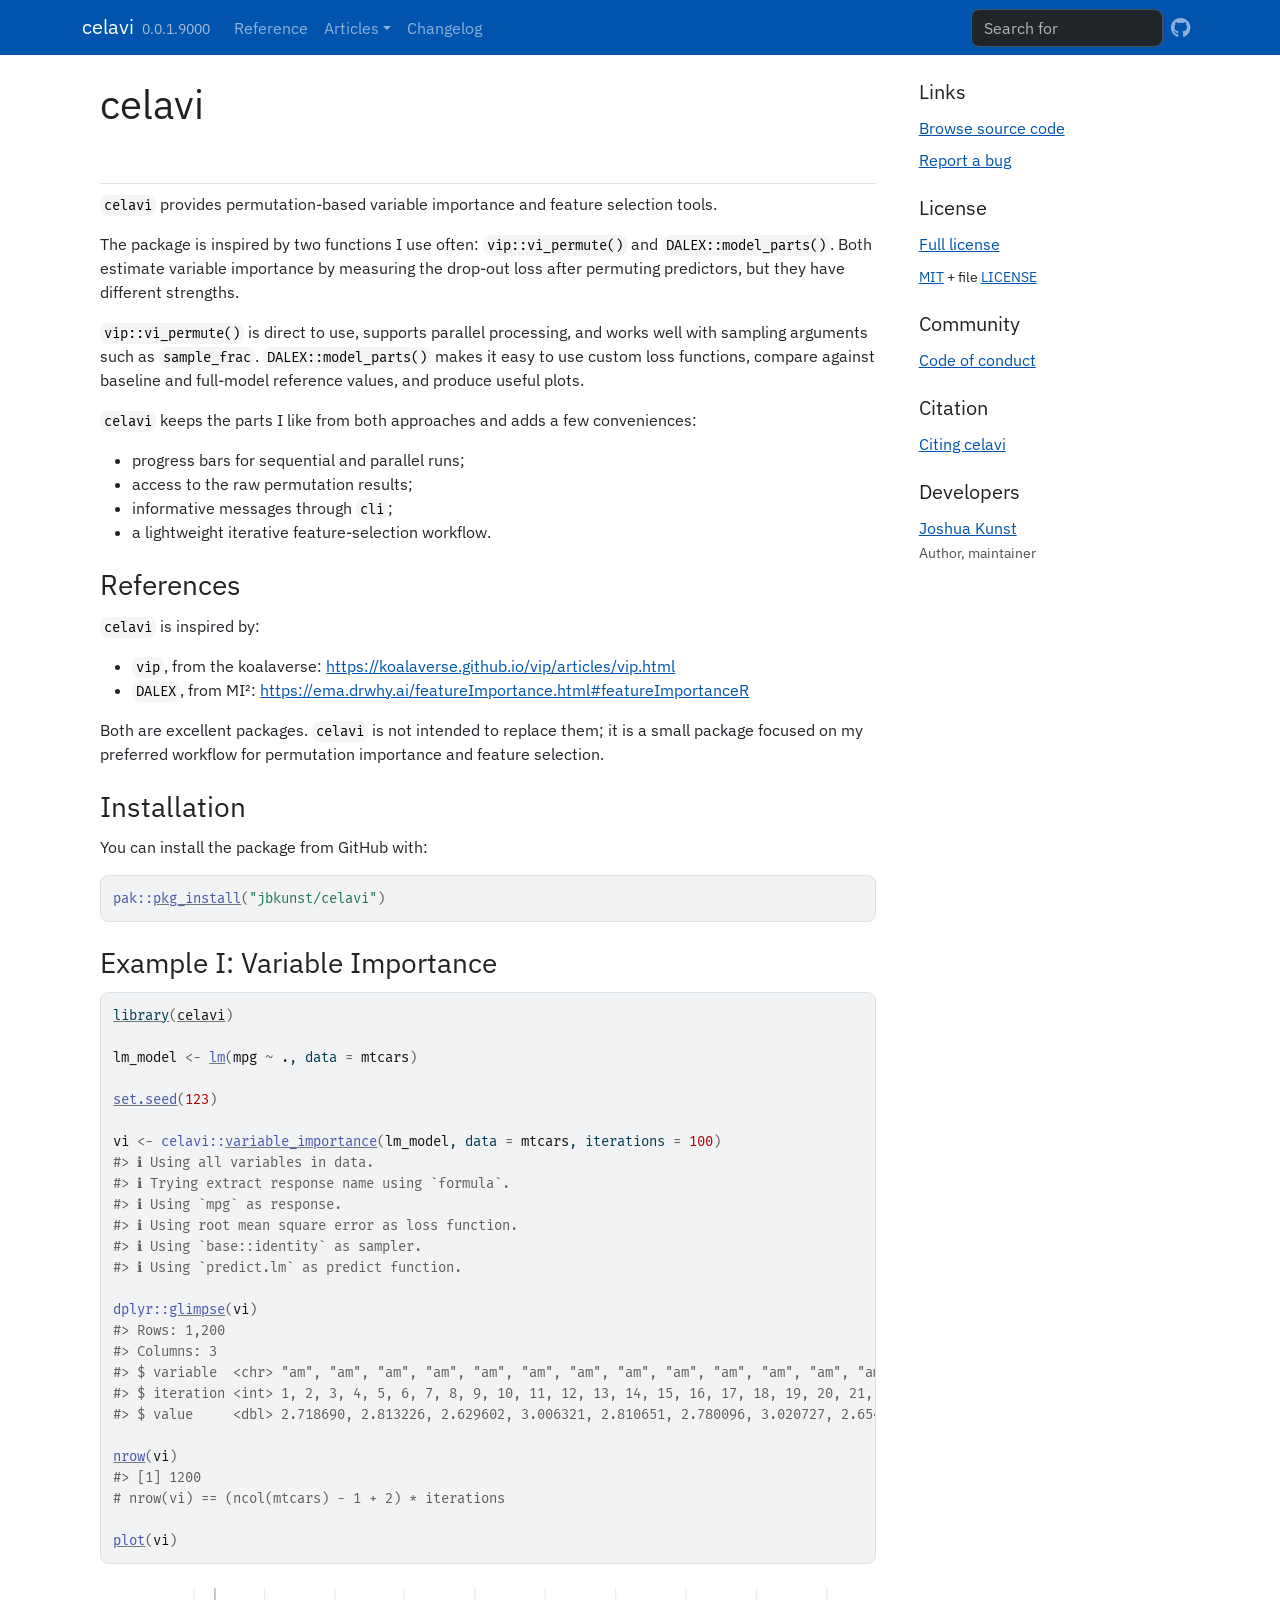
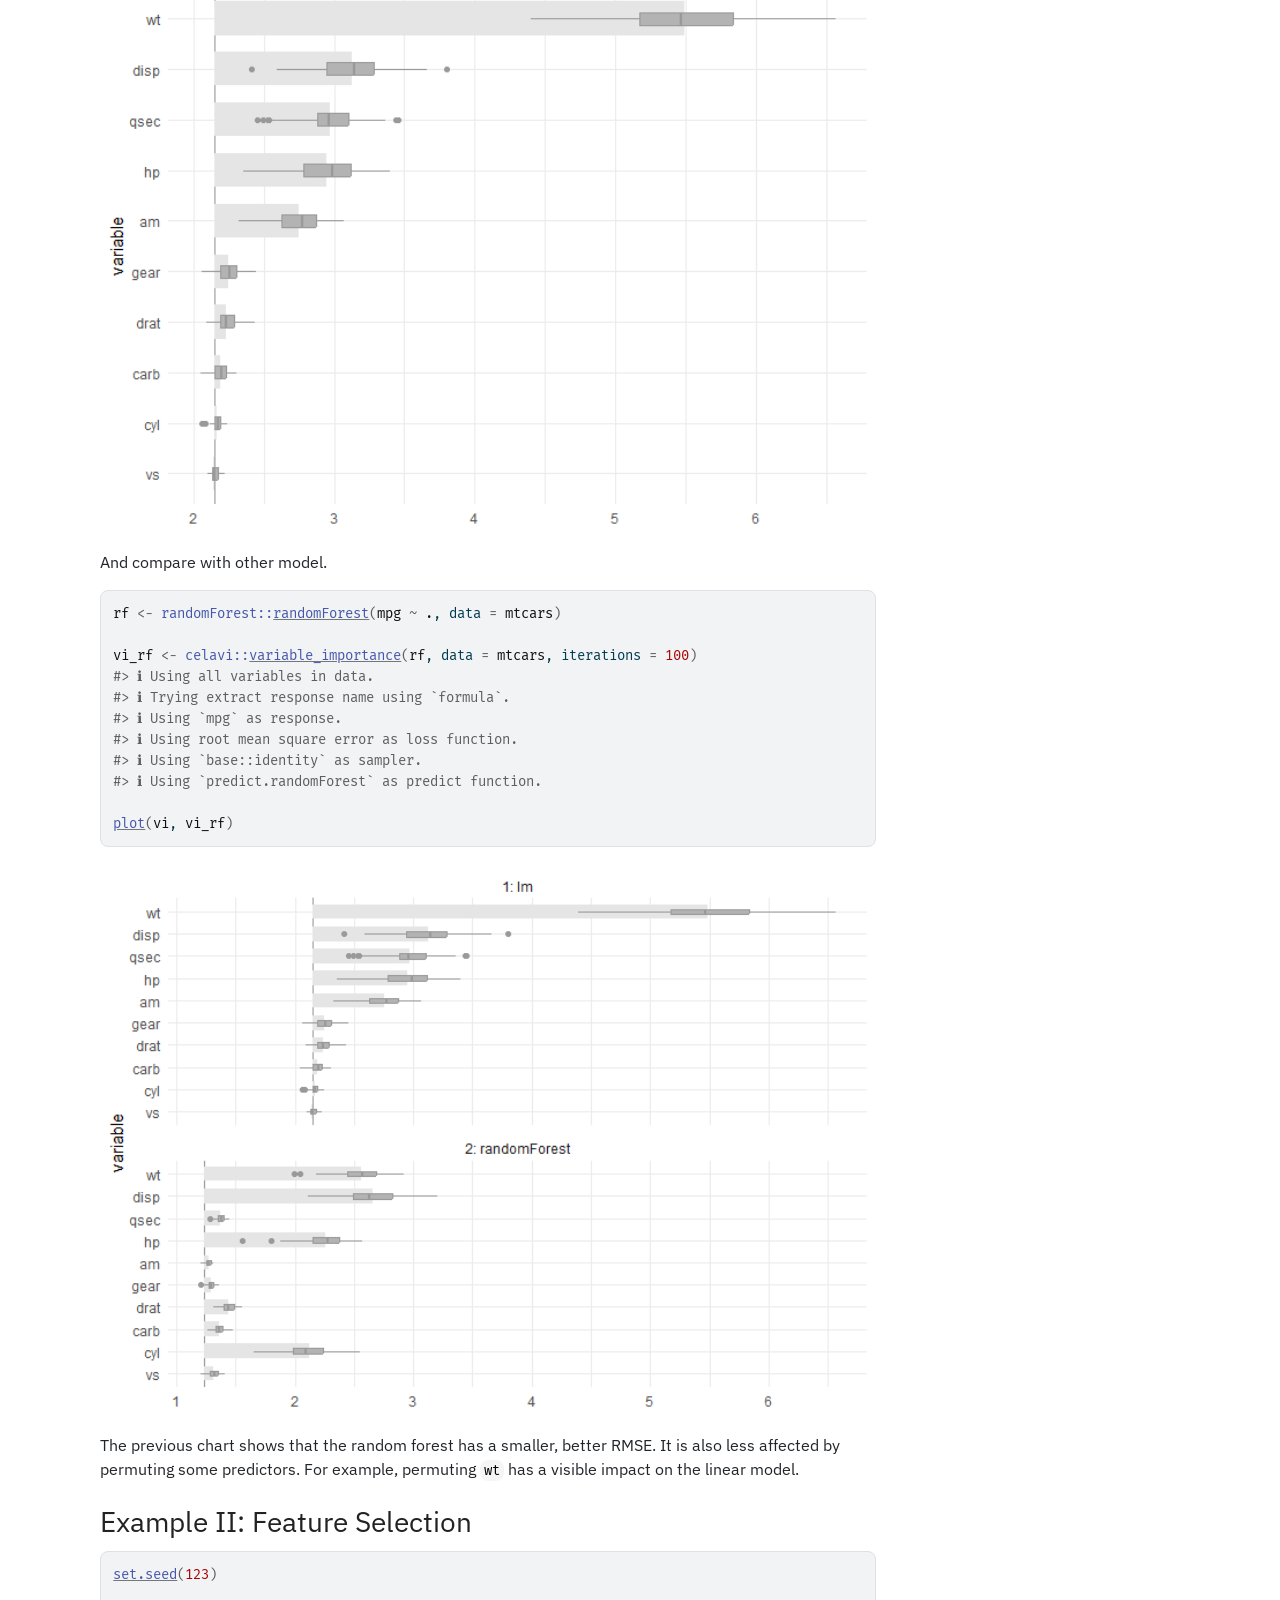
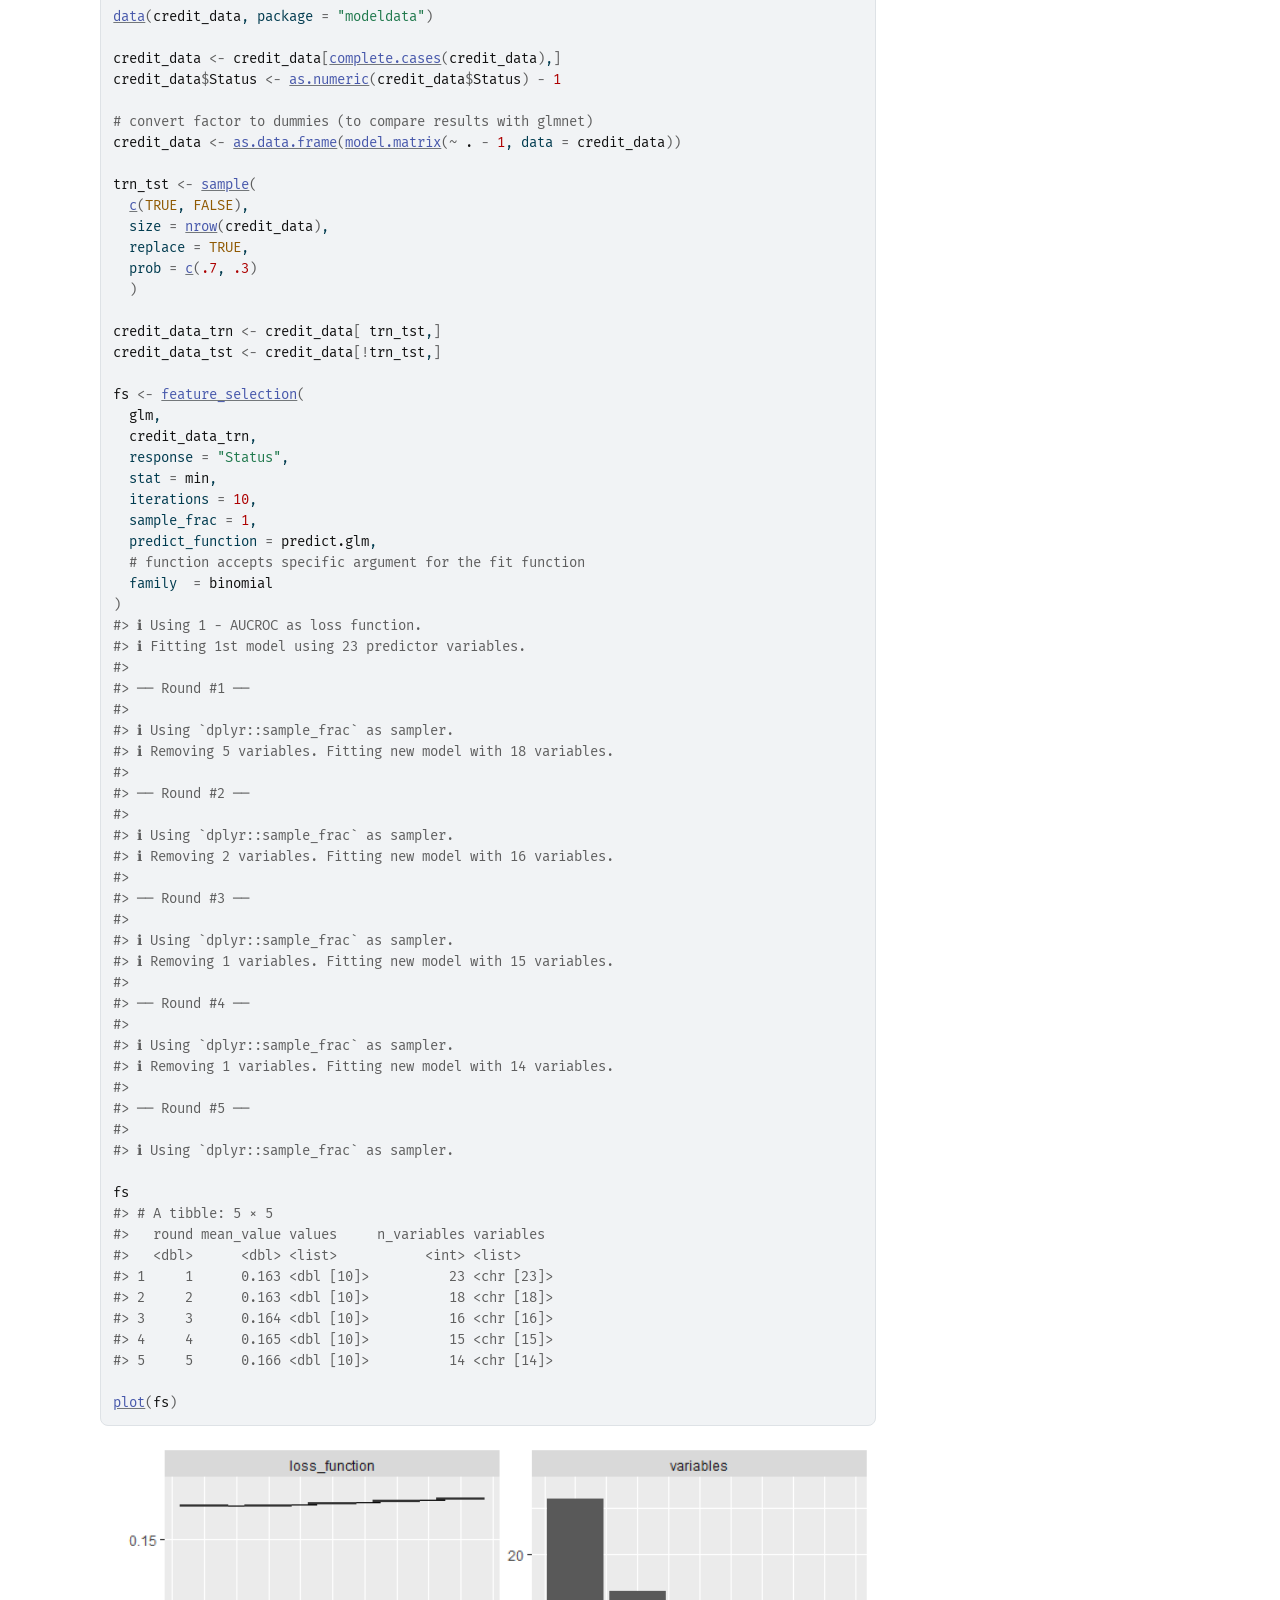
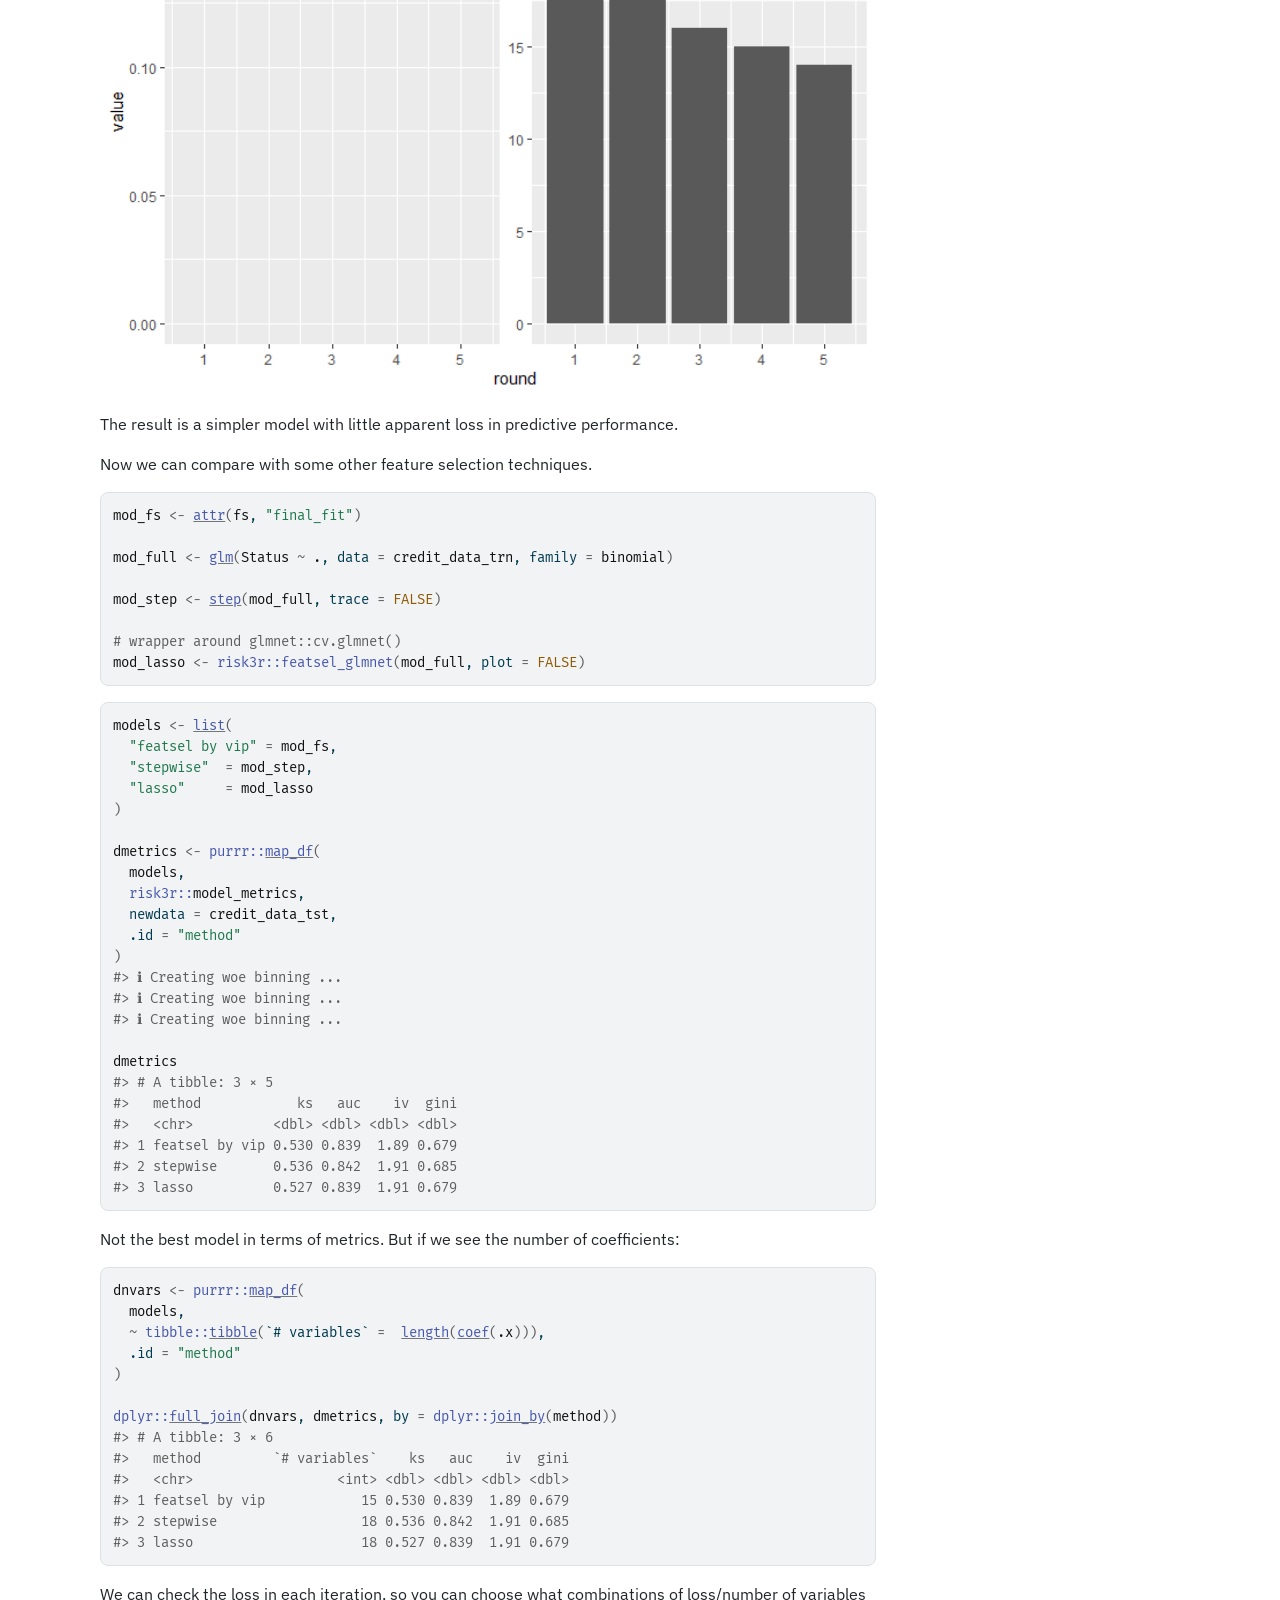
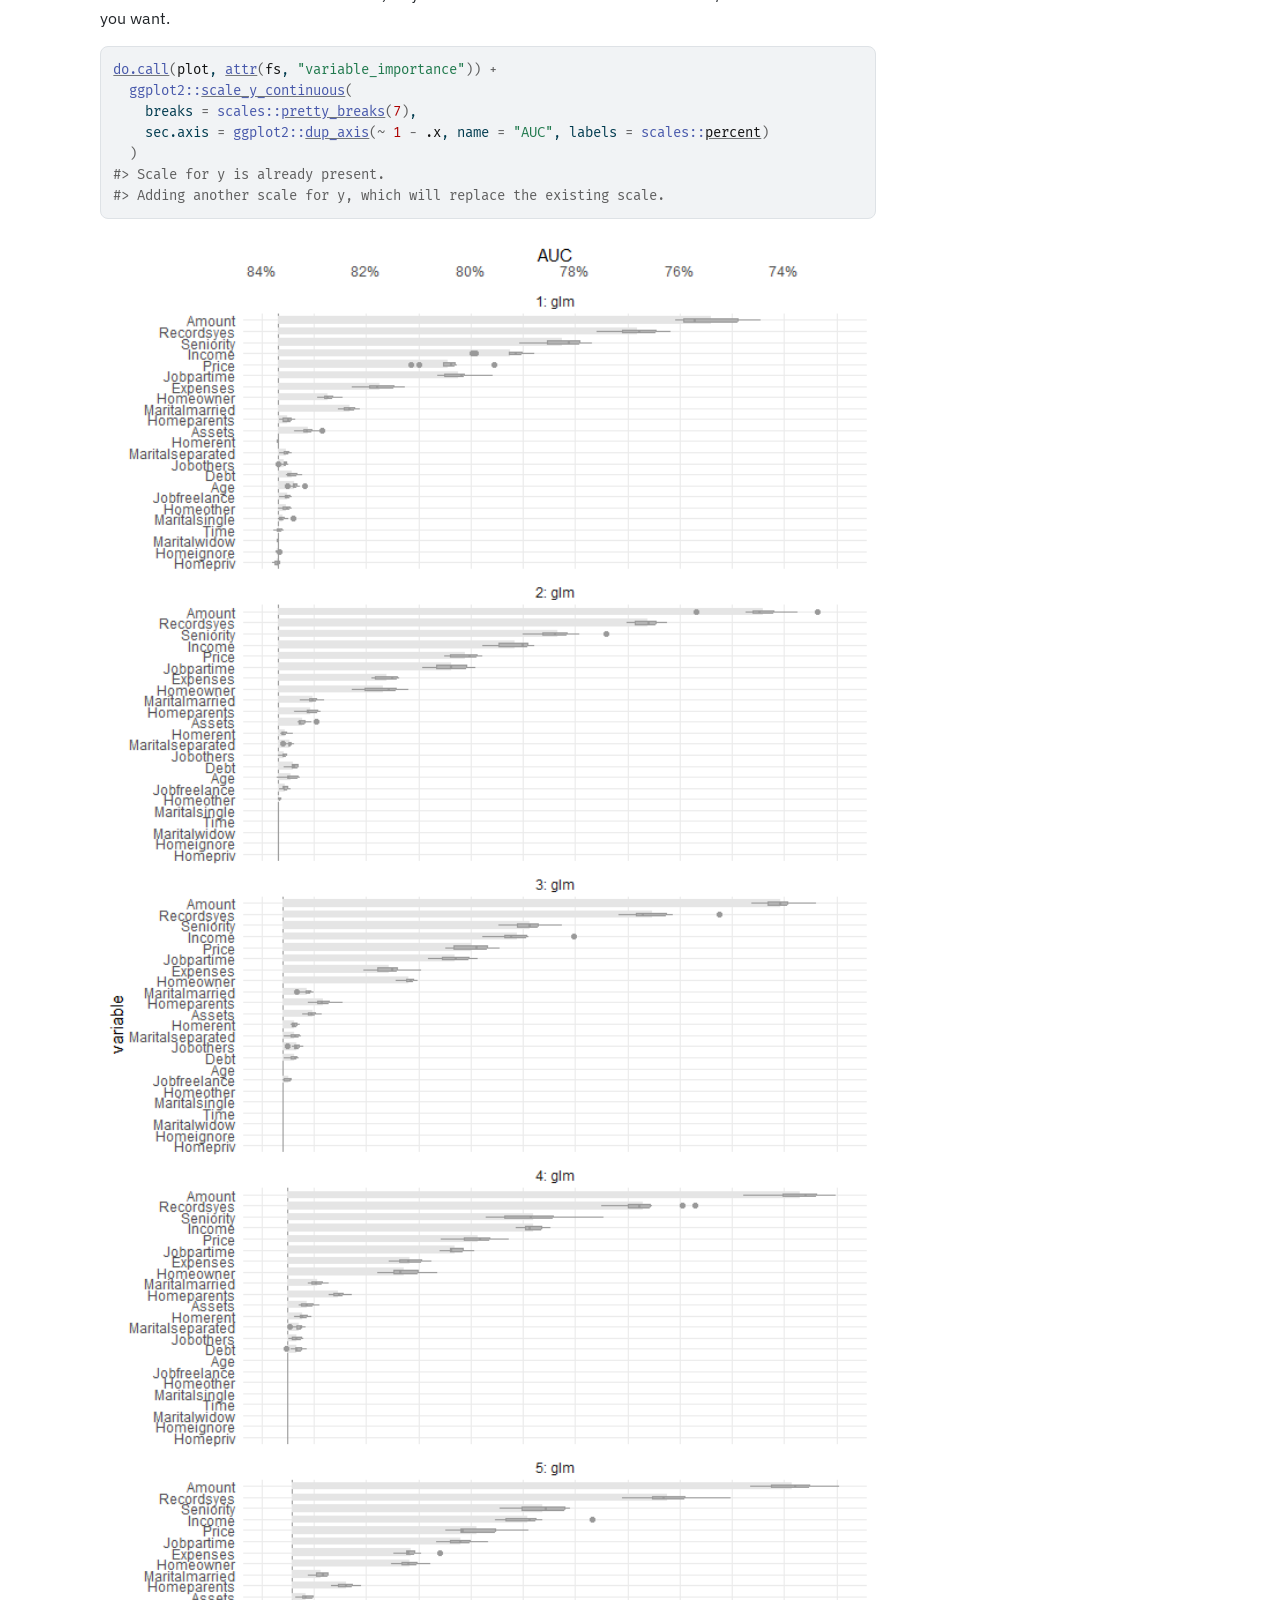
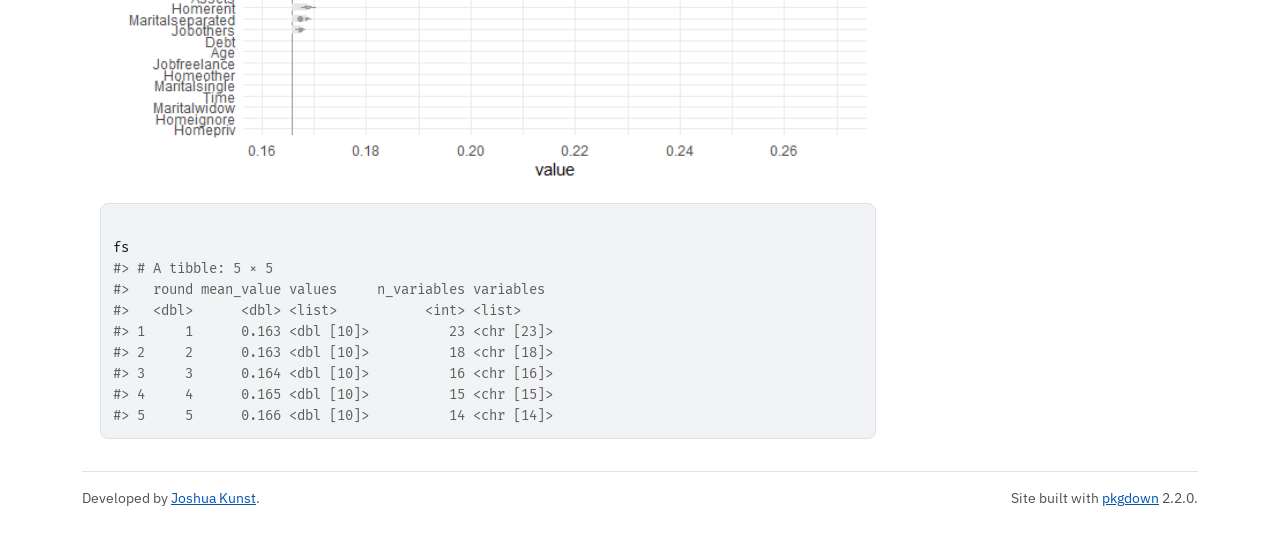
==== commit 98d7280b: "Built site for celavi@0.0.1.9000: d0096a0" ====
--- a/index.html
+++ b/index.html
@@ -24,7 +24,7 @@
 
     <a class="navbar-brand me-2" href="index.html">celavi</a>
 
-    <small class="nav-text text-muted me-auto" data-bs-toggle="tooltip" data-bs-placement="bottom" title="">0.0.1</small>
+    <small class="nav-text text-muted me-auto" data-bs-toggle="tooltip" data-bs-placement="bottom" title="">0.0.1.9000</small>
 
 
     <button class="navbar-toggler" type="button" data-bs-toggle="collapse" data-bs-target="#navbar" aria-controls="navbar" aria-expanded="false" aria-label="Toggle navigation">
@@ -40,6 +40,7 @@
 <li><a class="dropdown-item" href="articles/Feature-selection-on-MNIST-data.html">Feature selection on MNIST data</a></li>
   </ul>
 </li>
+<li class="nav-item"><a class="nav-link" href="news/index.html">Changelog</a></li>
       </ul>
 <ul class="navbar-nav">
 <li class="nav-item"><form class="form-inline" role="search">
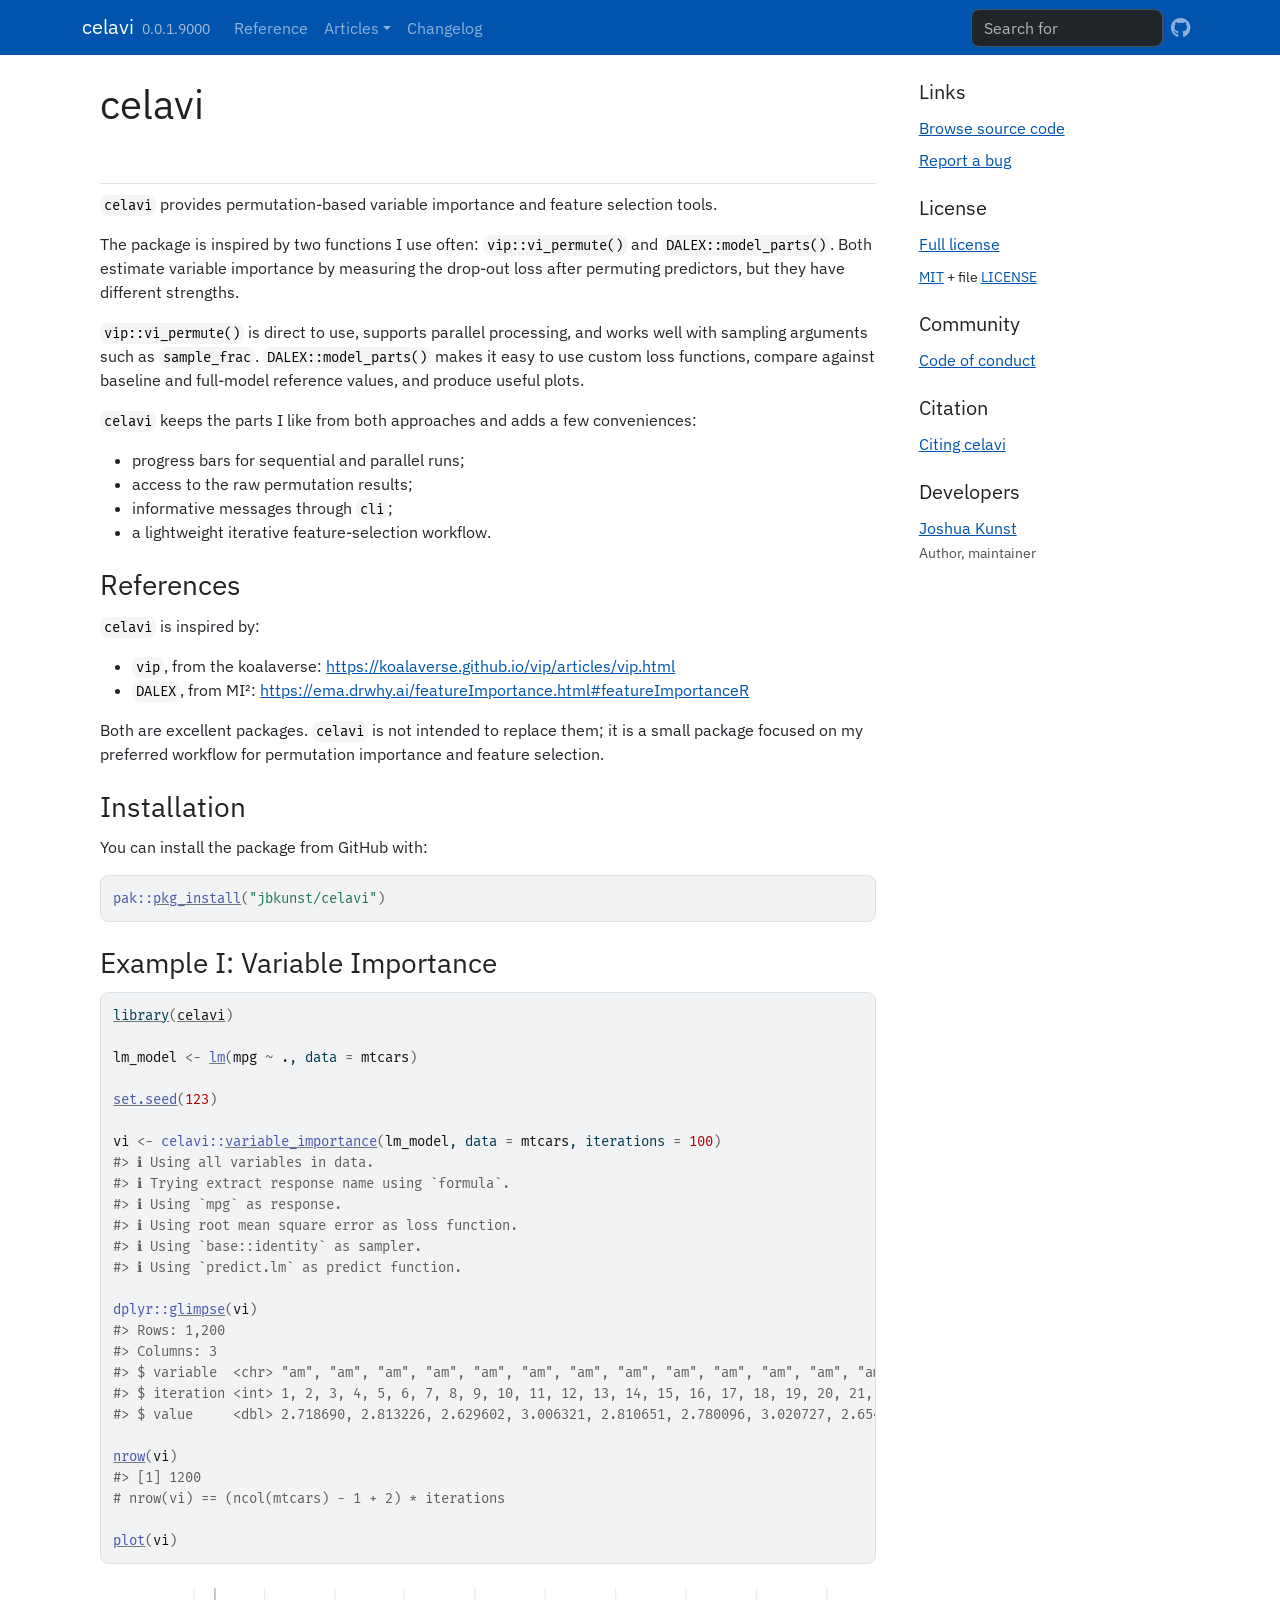
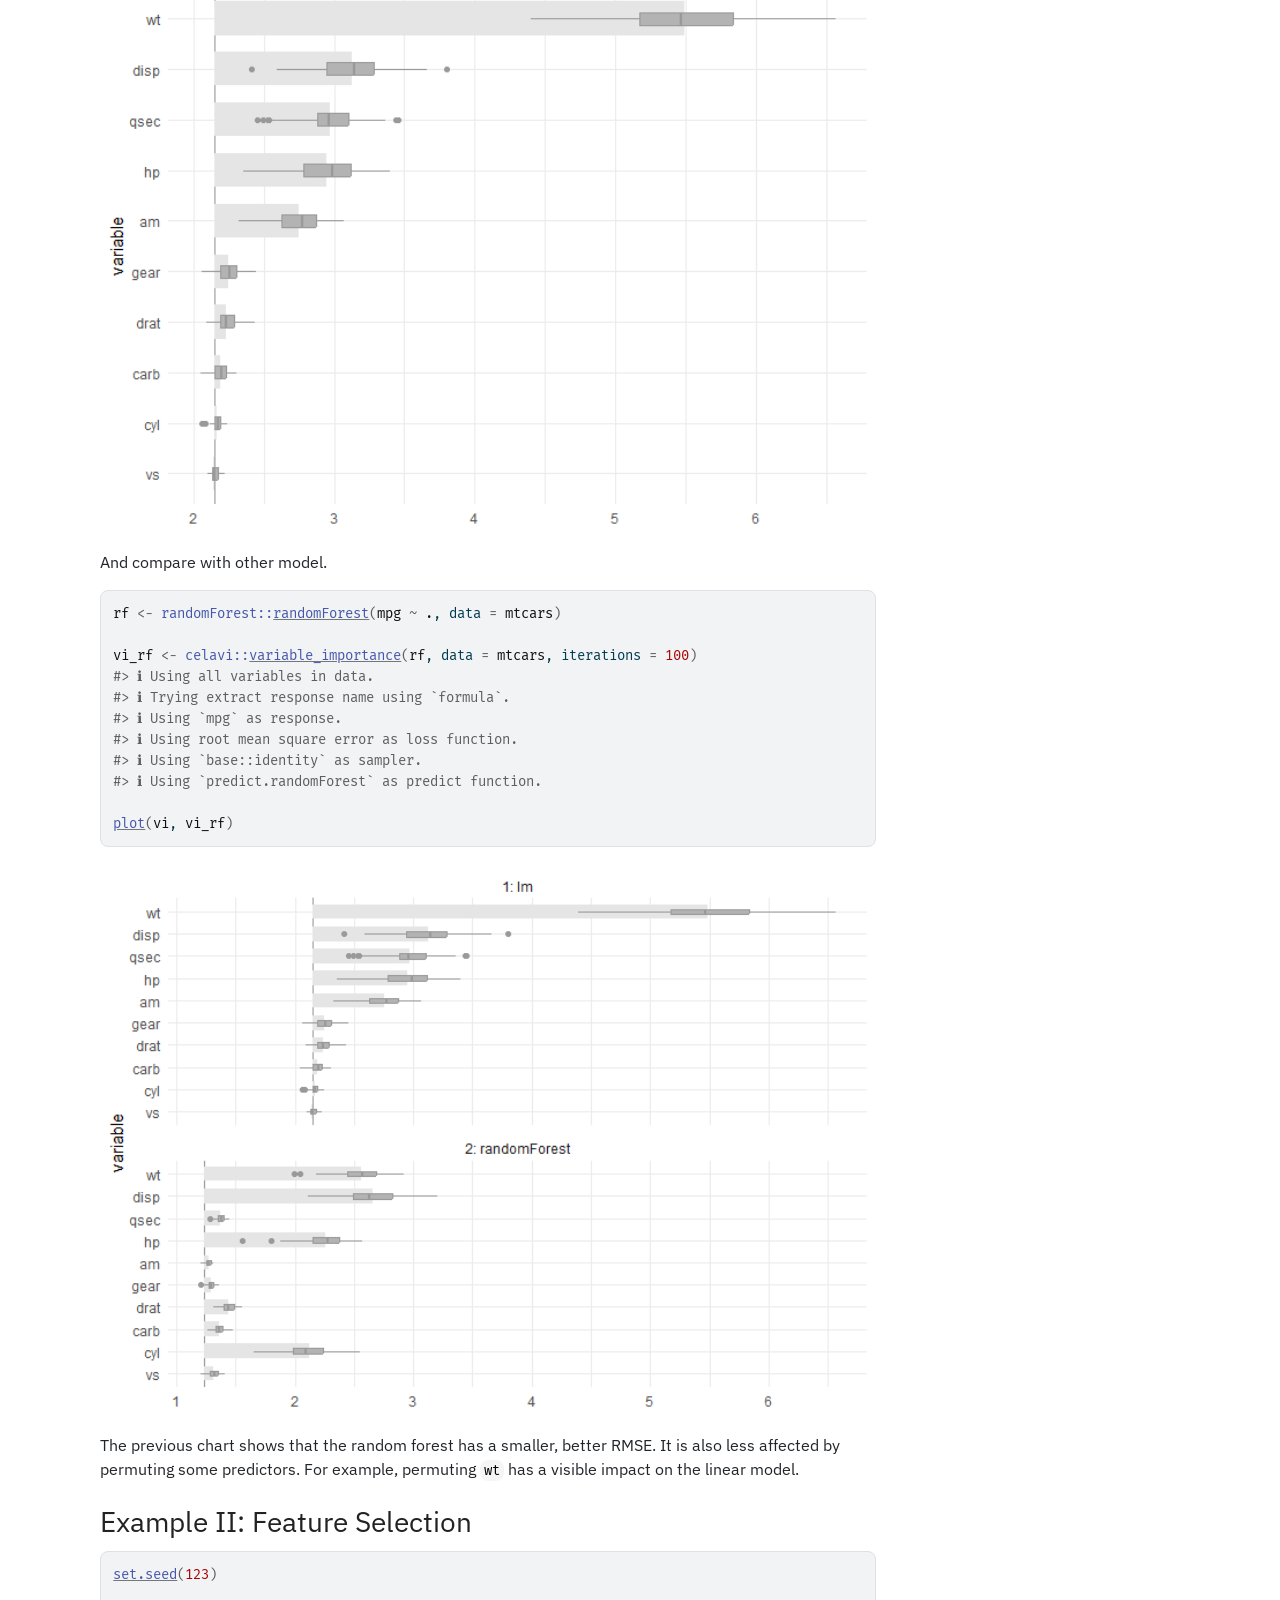
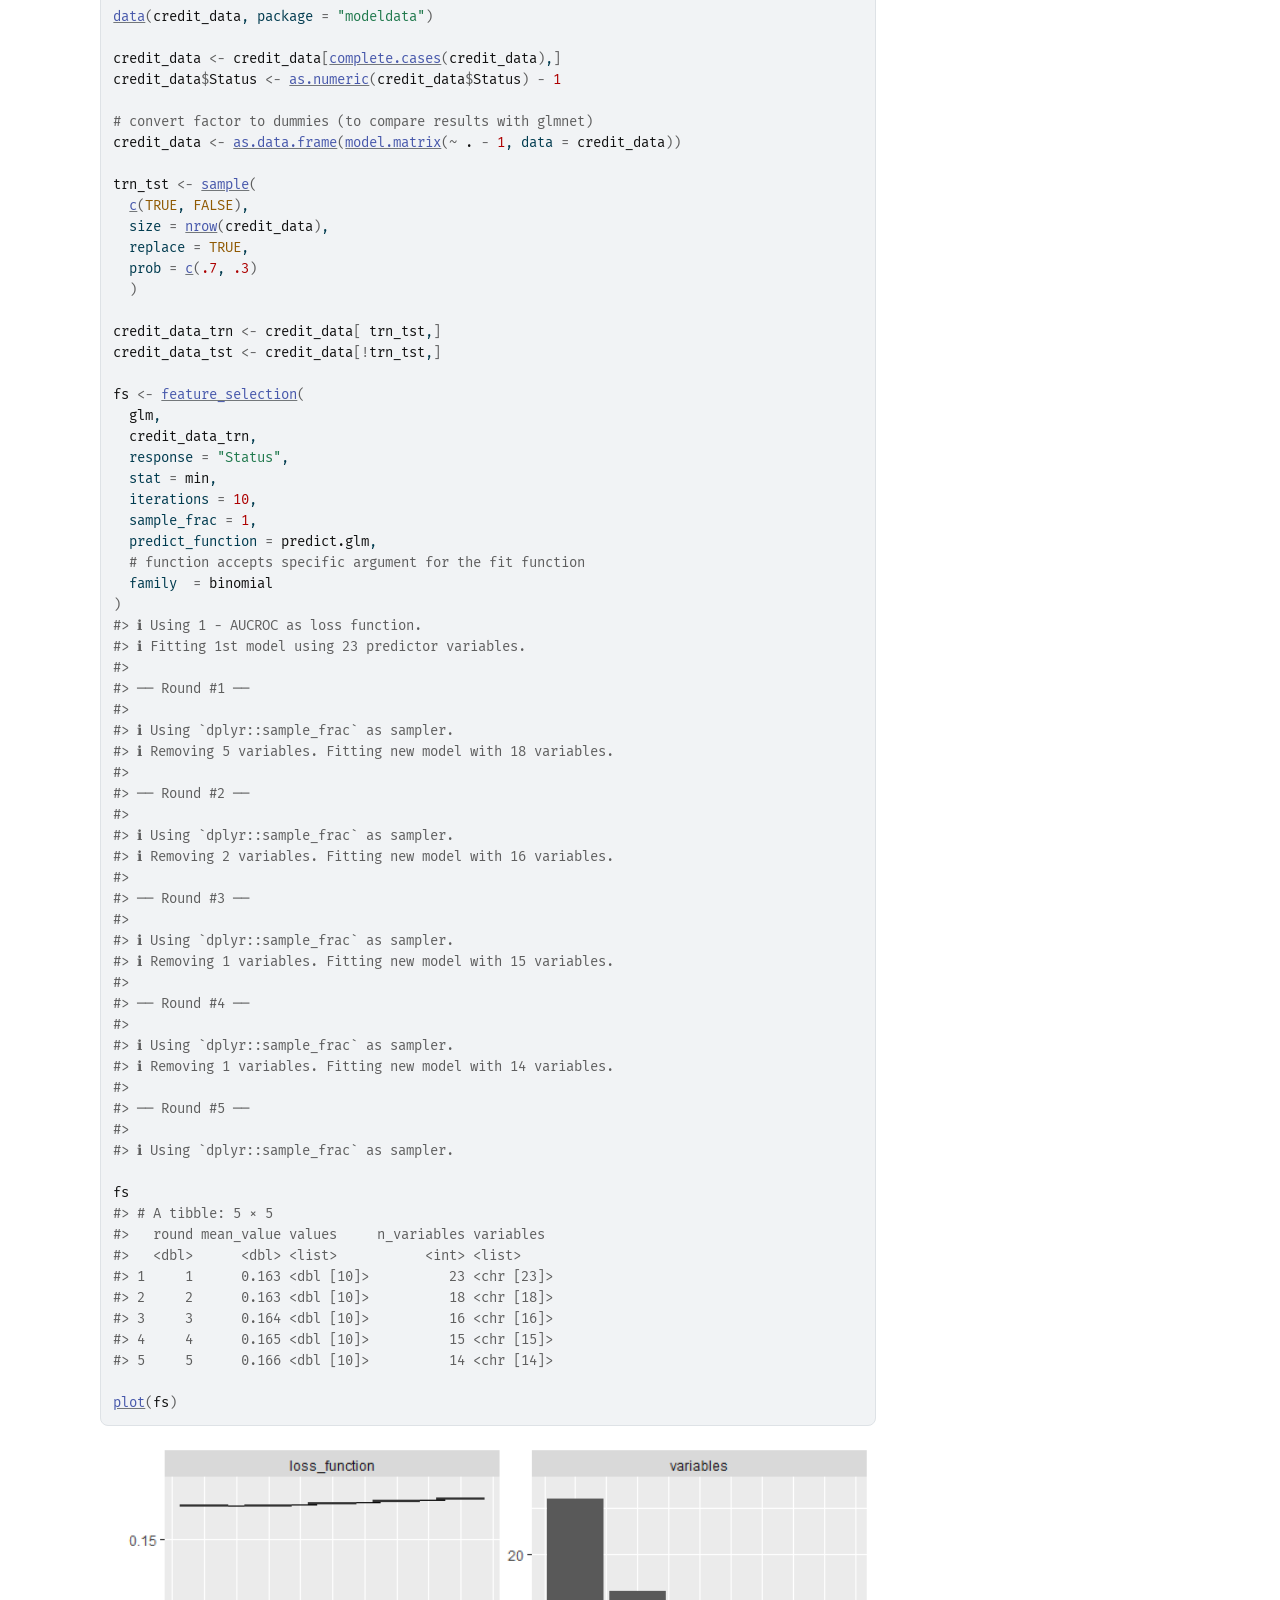
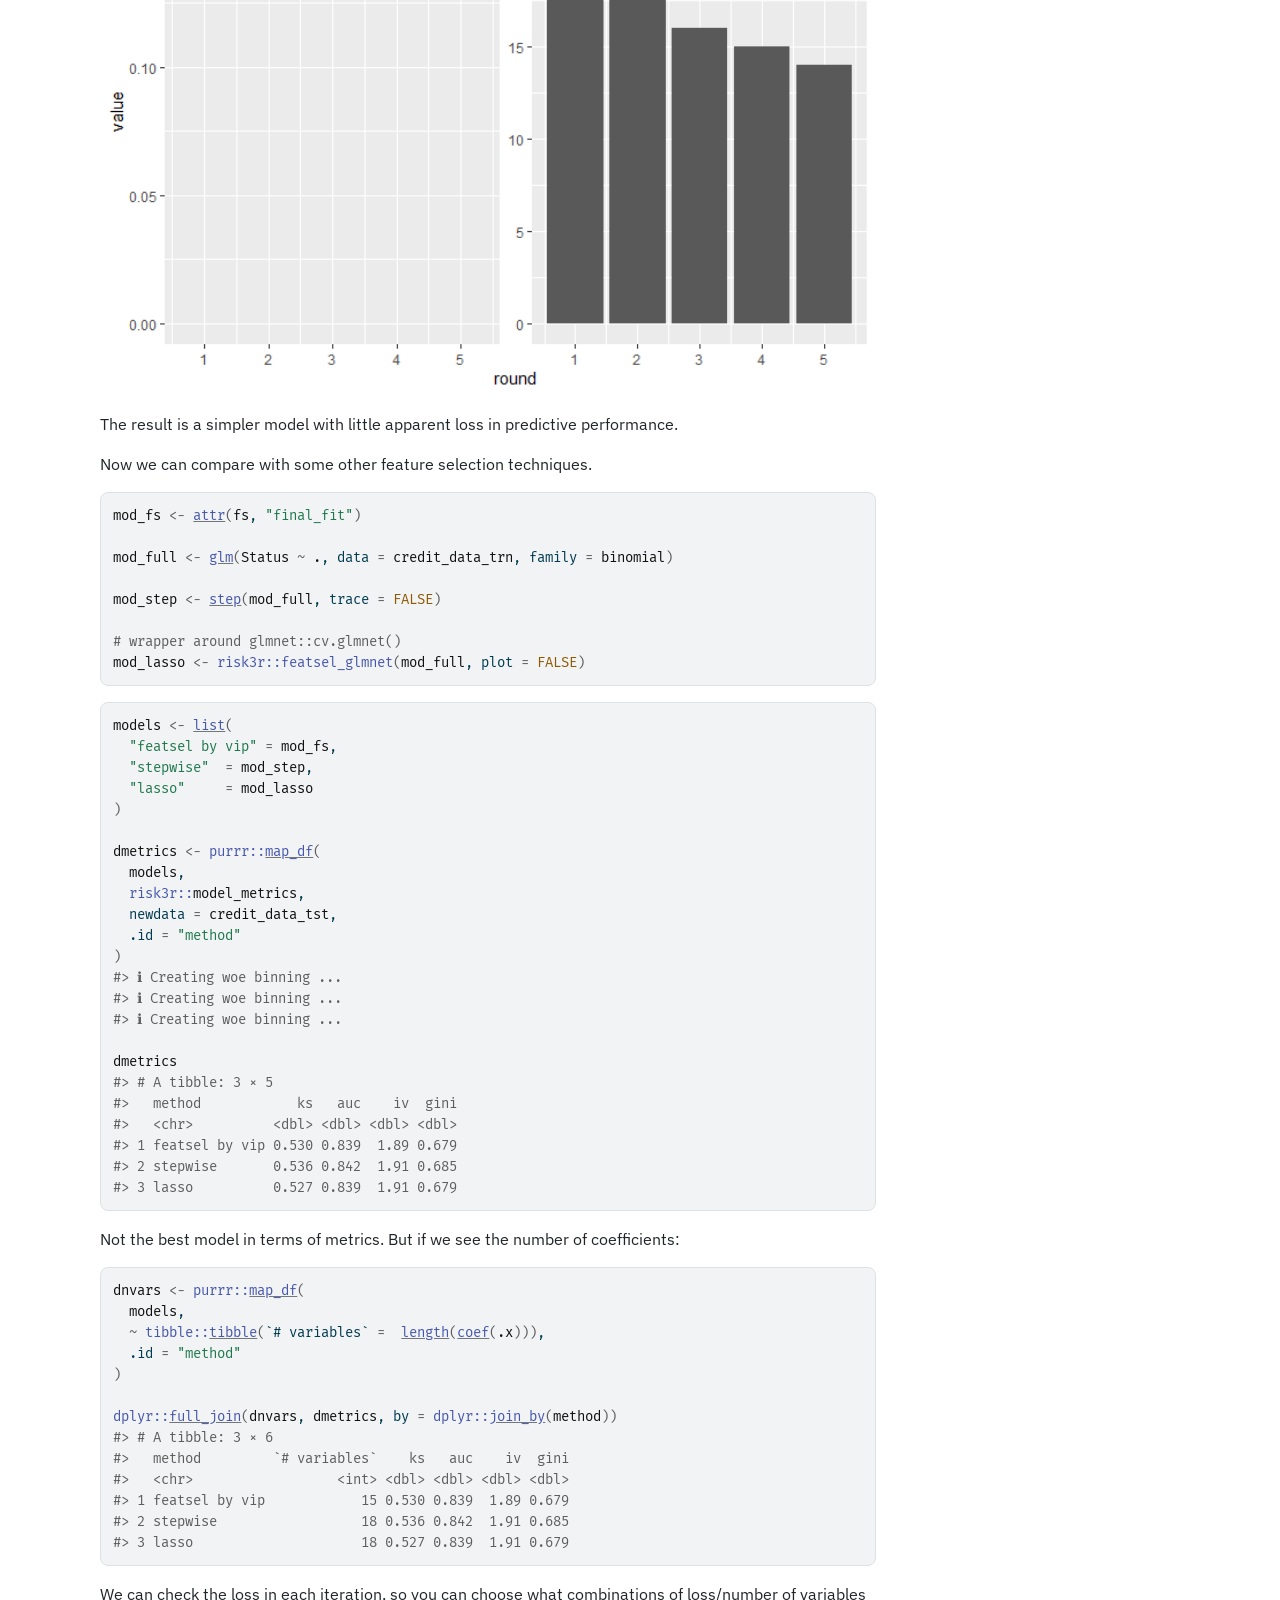
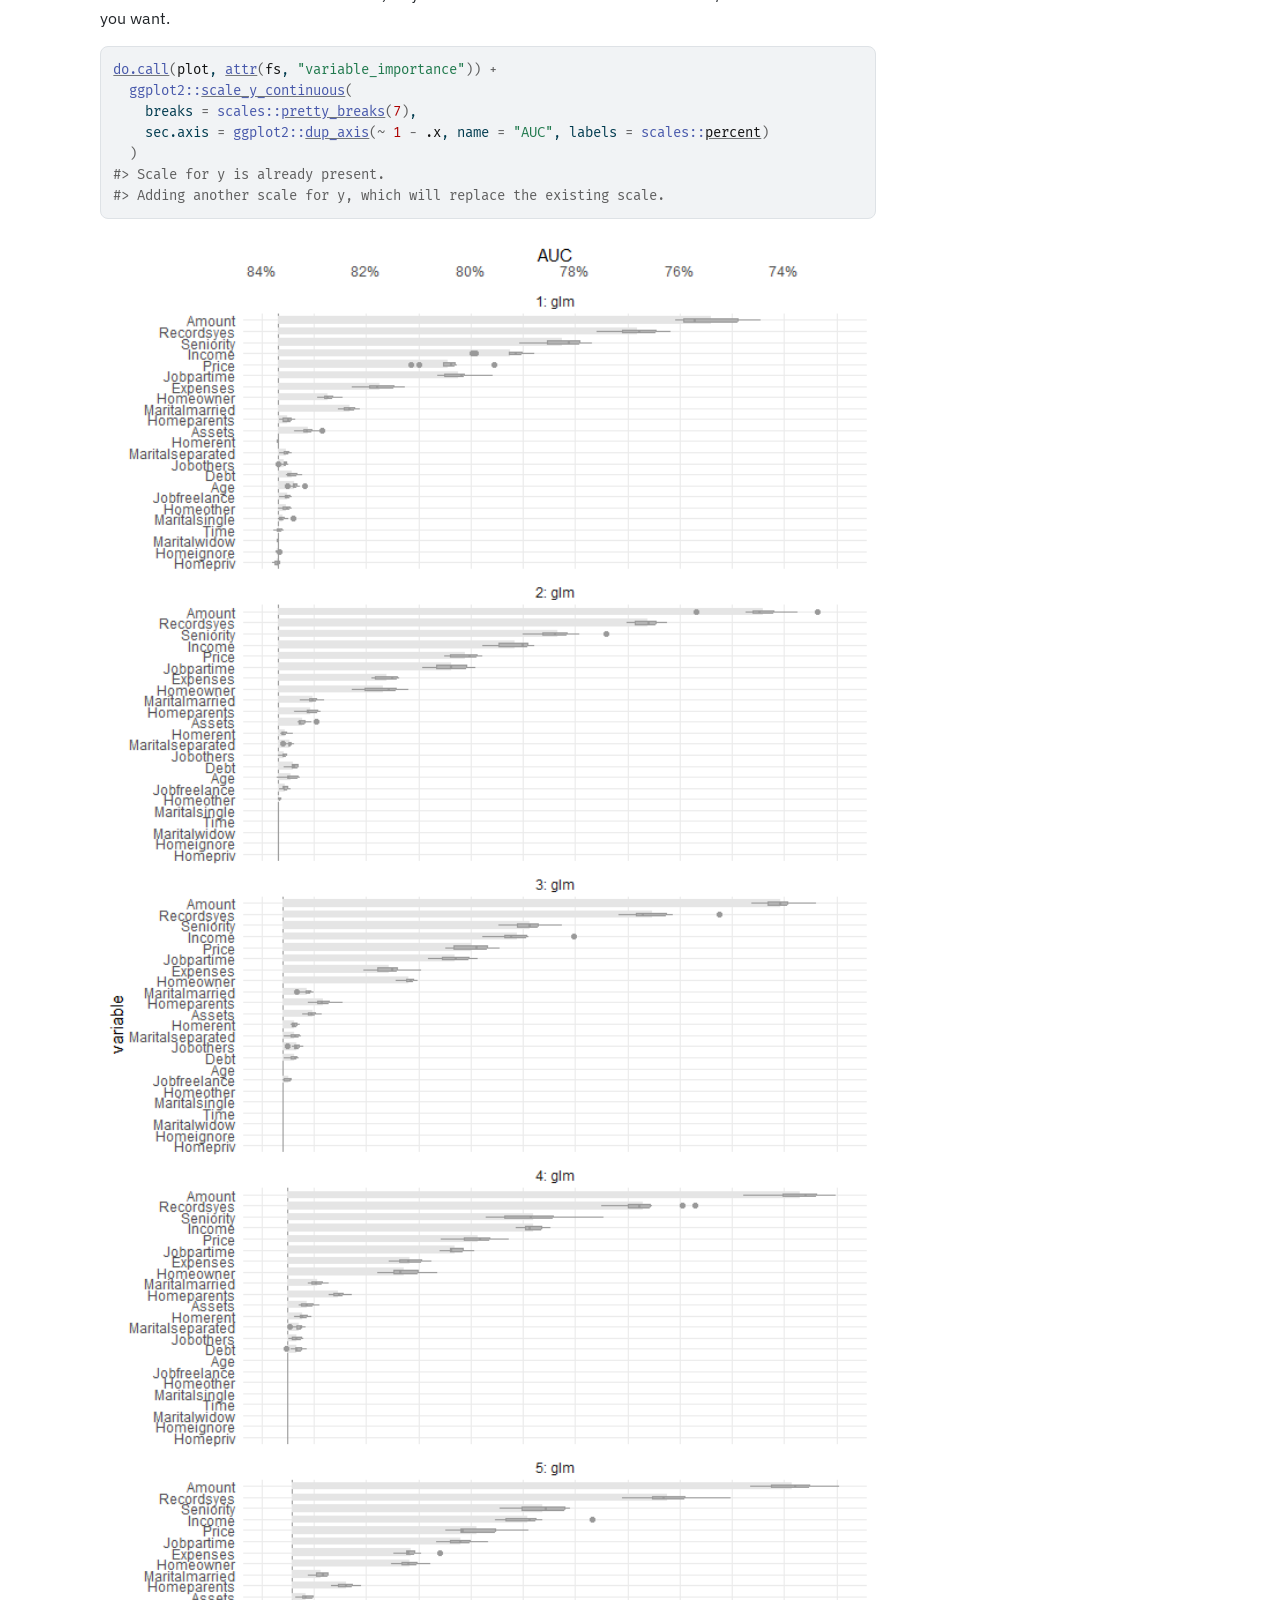
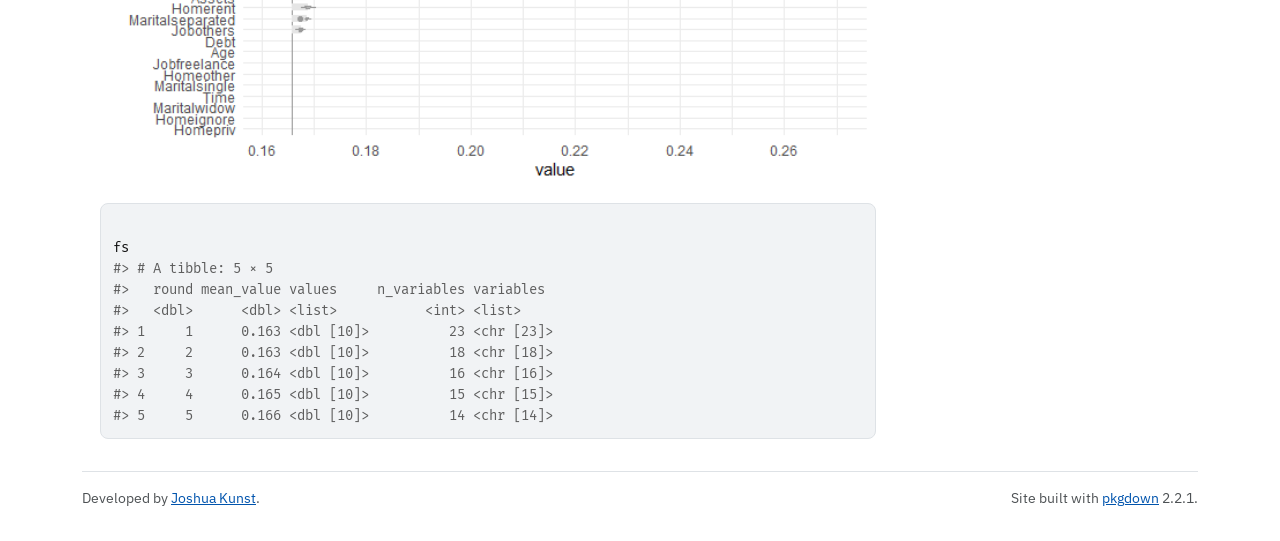
==== commit 6d5ed77b: "Built site for celavi@0.0.1.9000: 0e1b2f5" ====
--- a/index.html
+++ b/index.html
@@ -331,7 +331,7 @@
 </div>
 
 <div class="pkgdown-footer-right">
-  <p>Site built with <a href="https://pkgdown.r-lib.org/" class="external-link">pkgdown</a> 2.2.0.</p>
+  <p>Site built with <a href="https://pkgdown.r-lib.org/" class="external-link">pkgdown</a> 2.2.1.</p>
 </div>
 
     </footer>
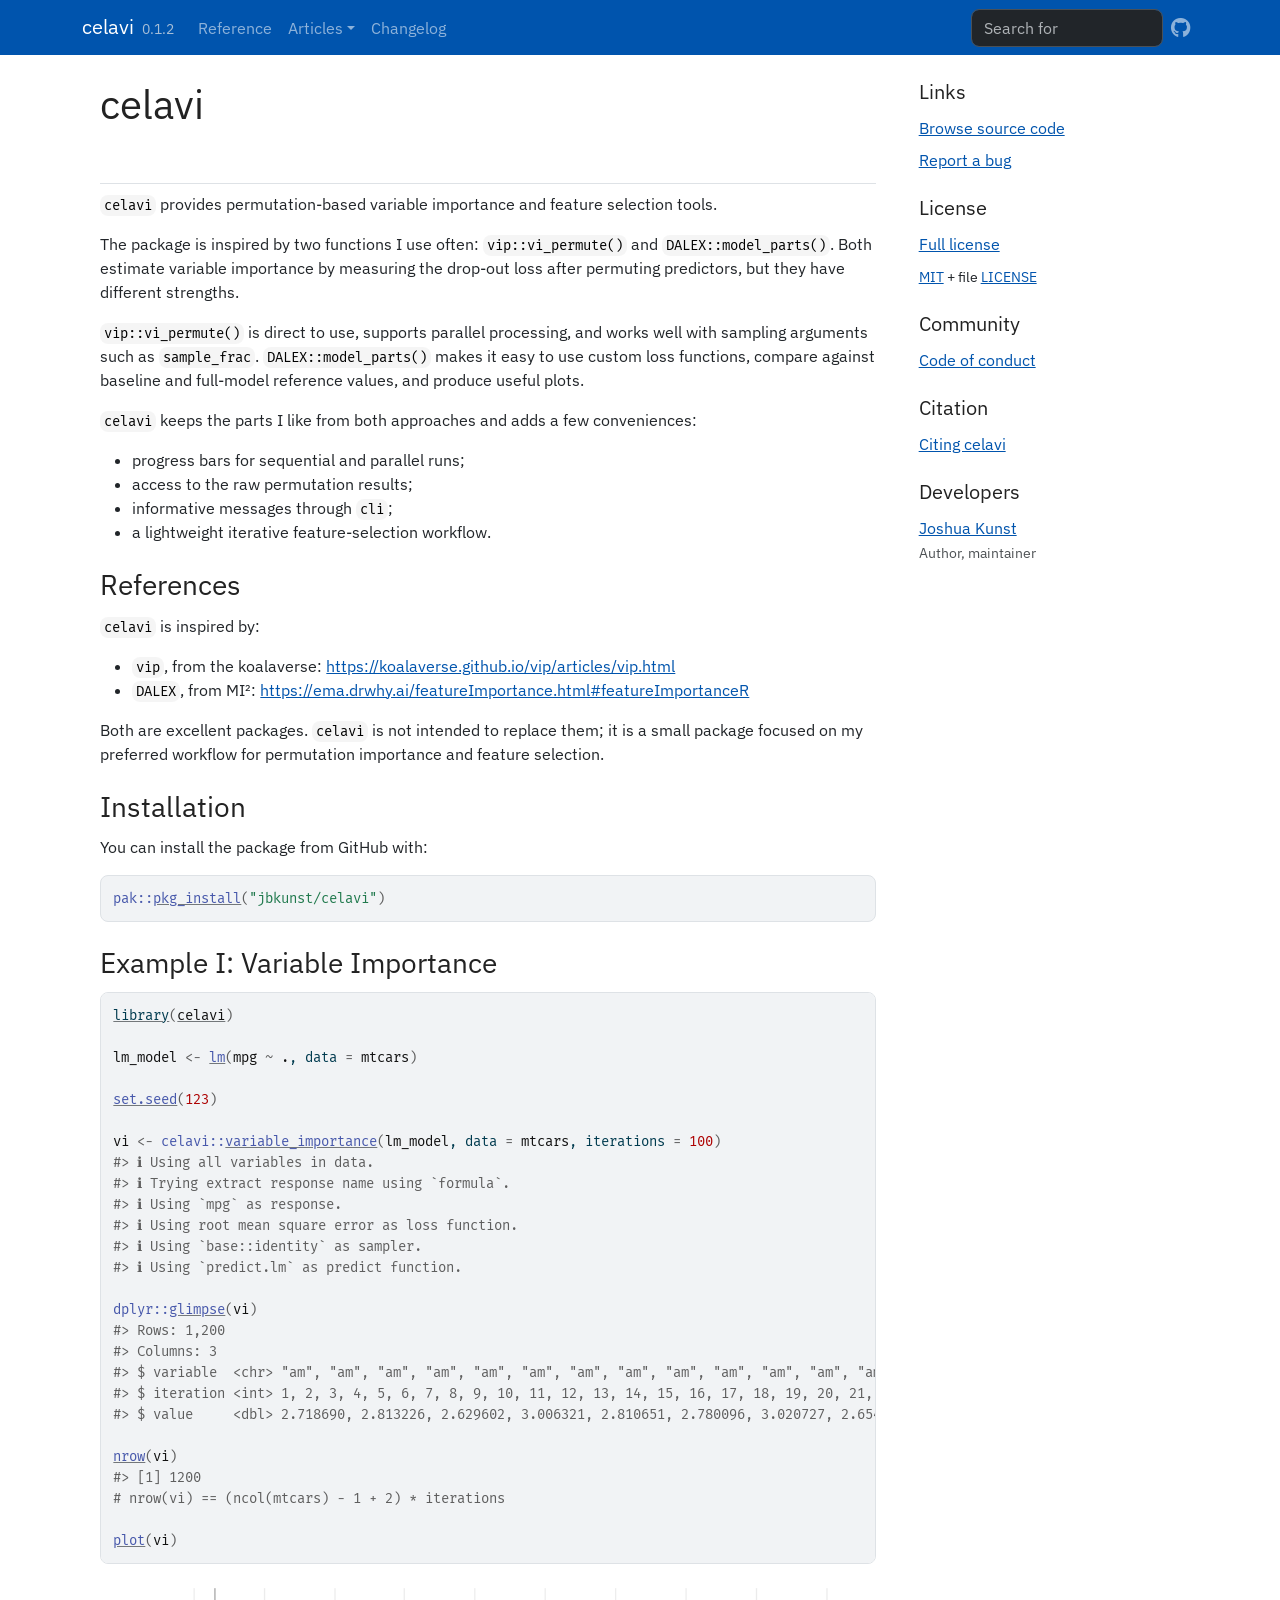
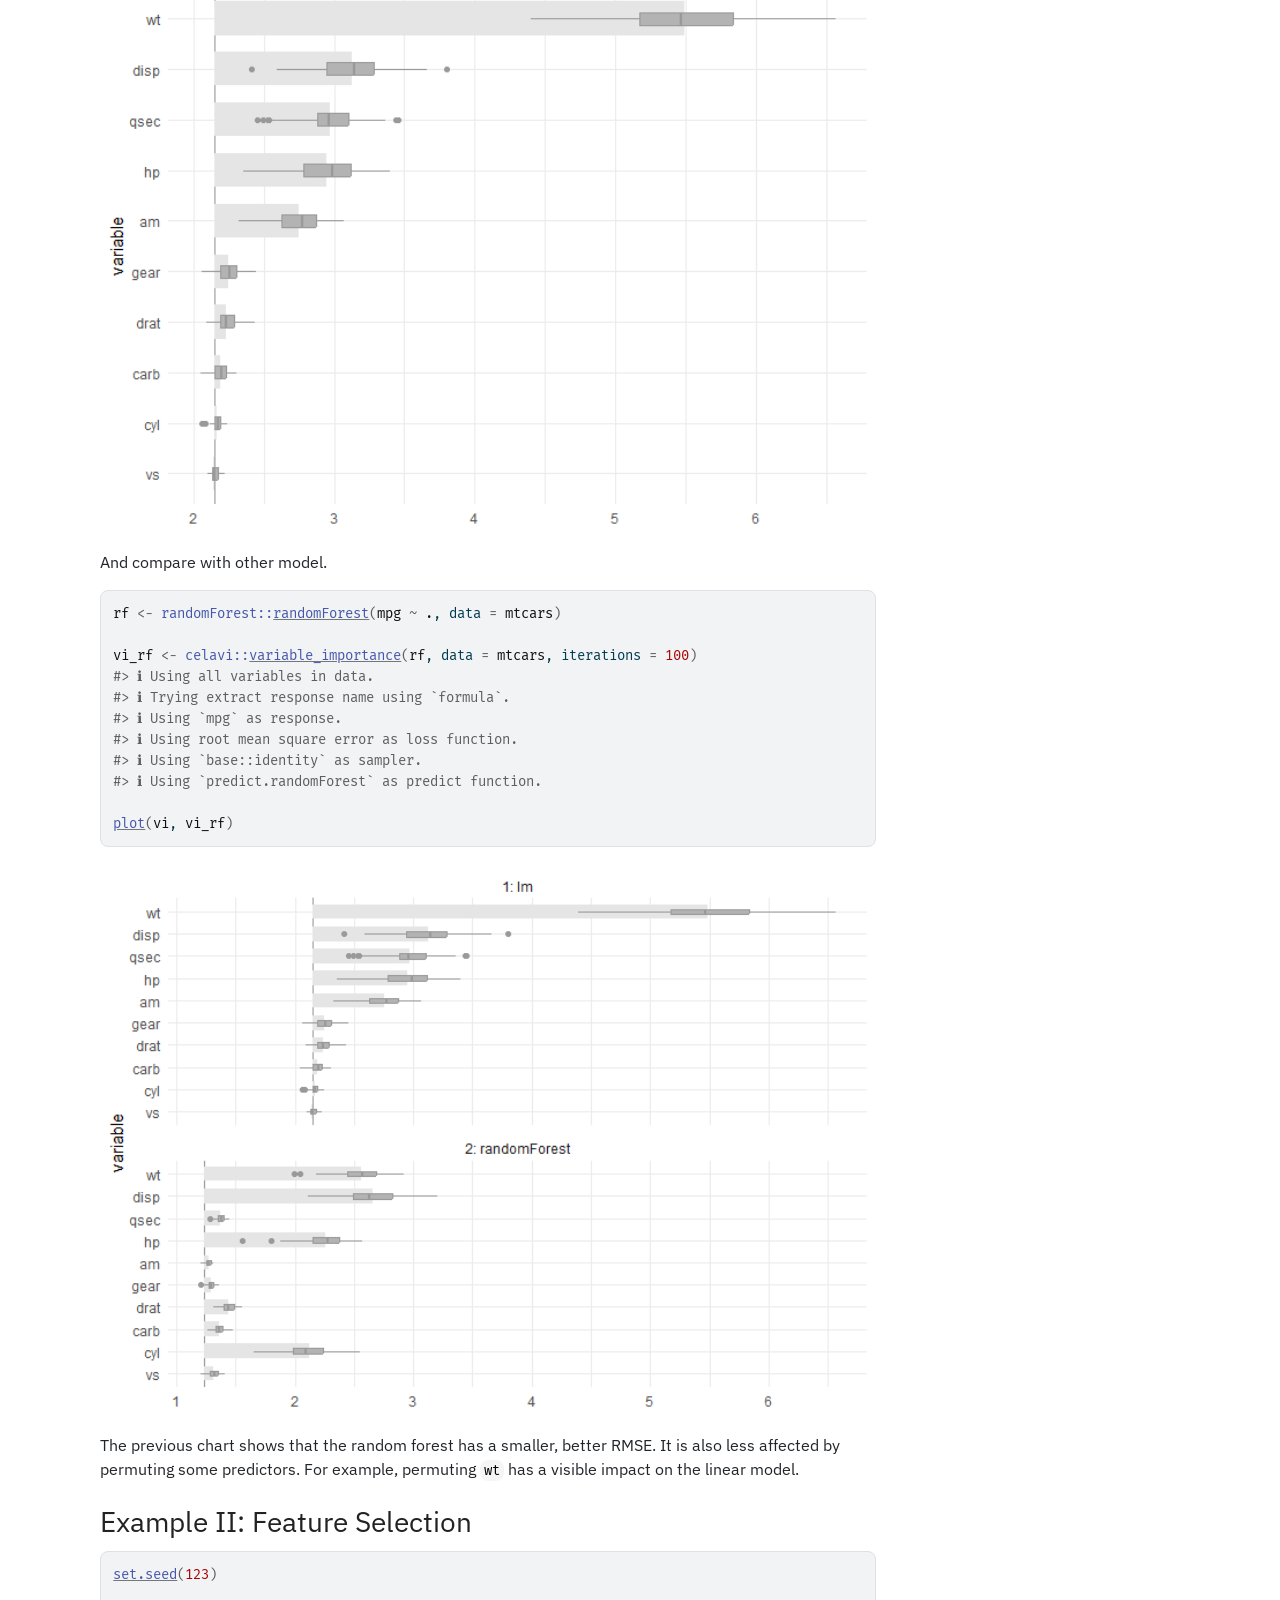
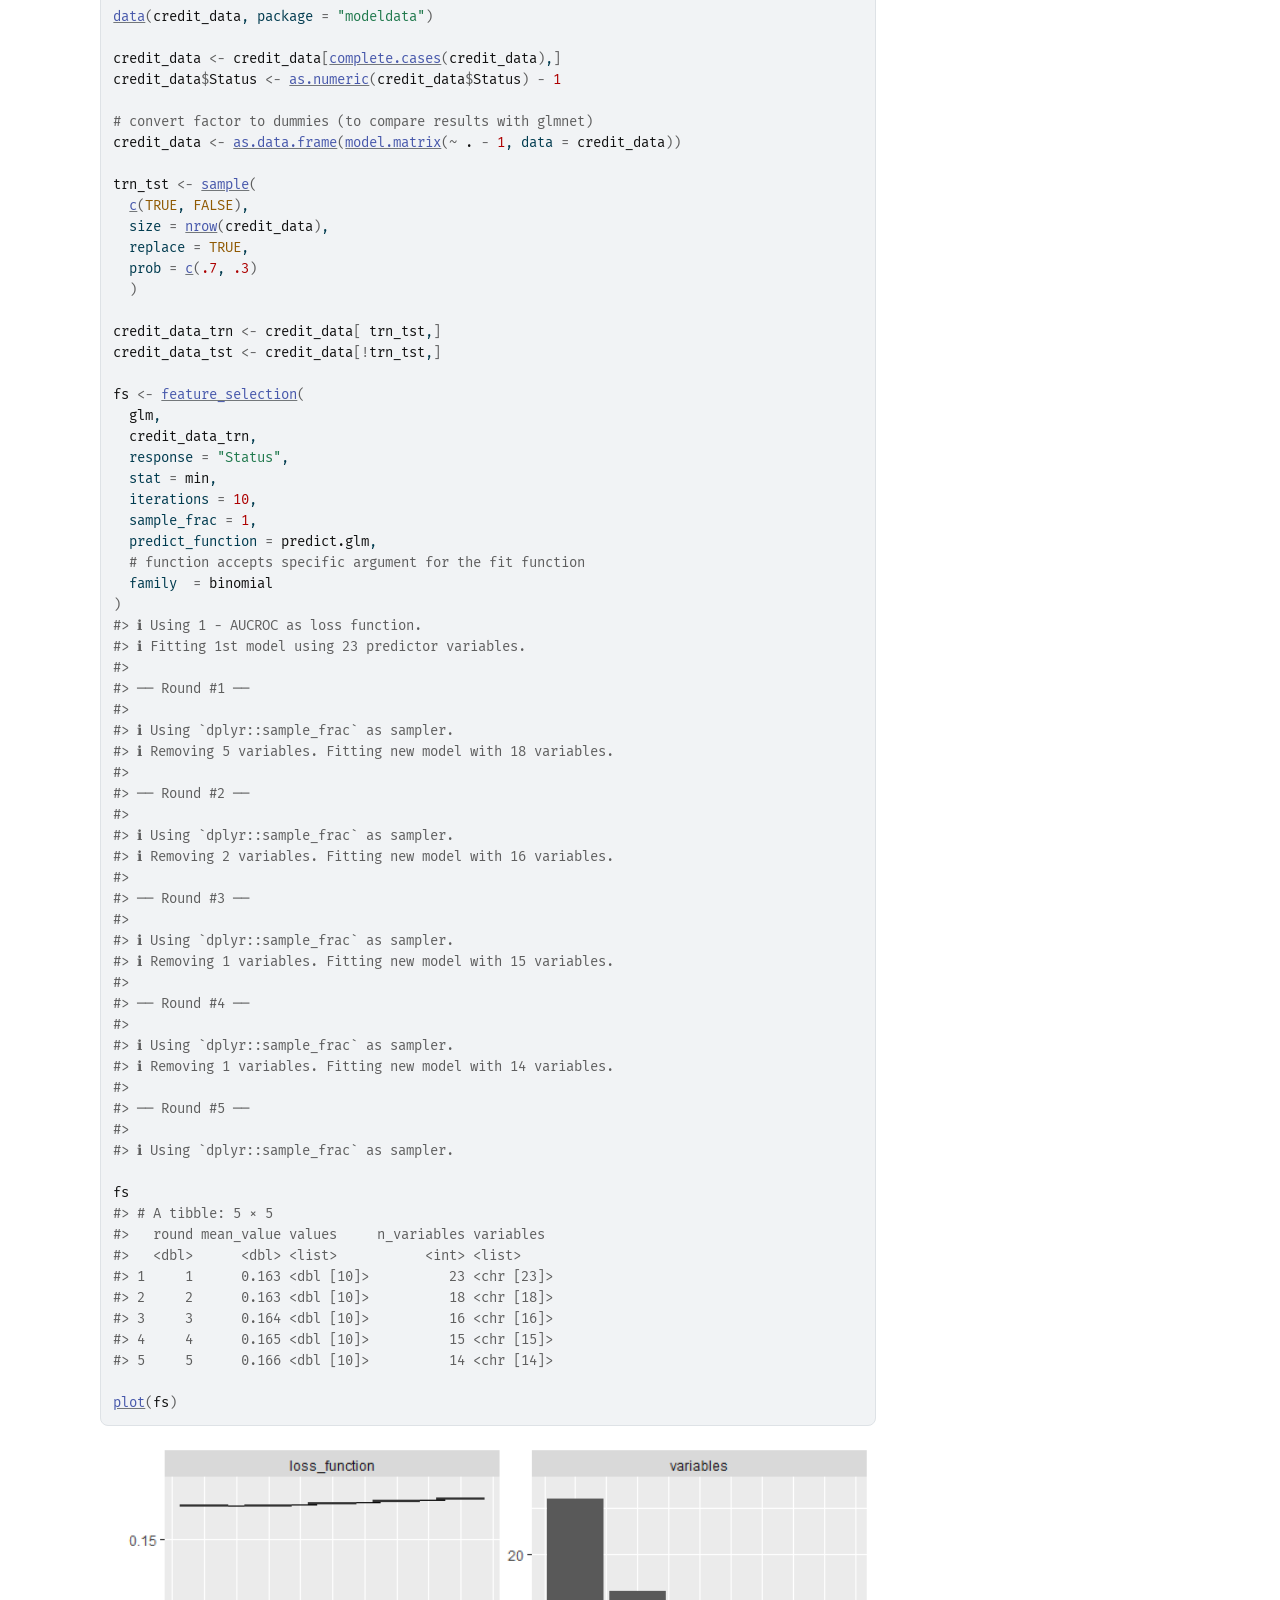
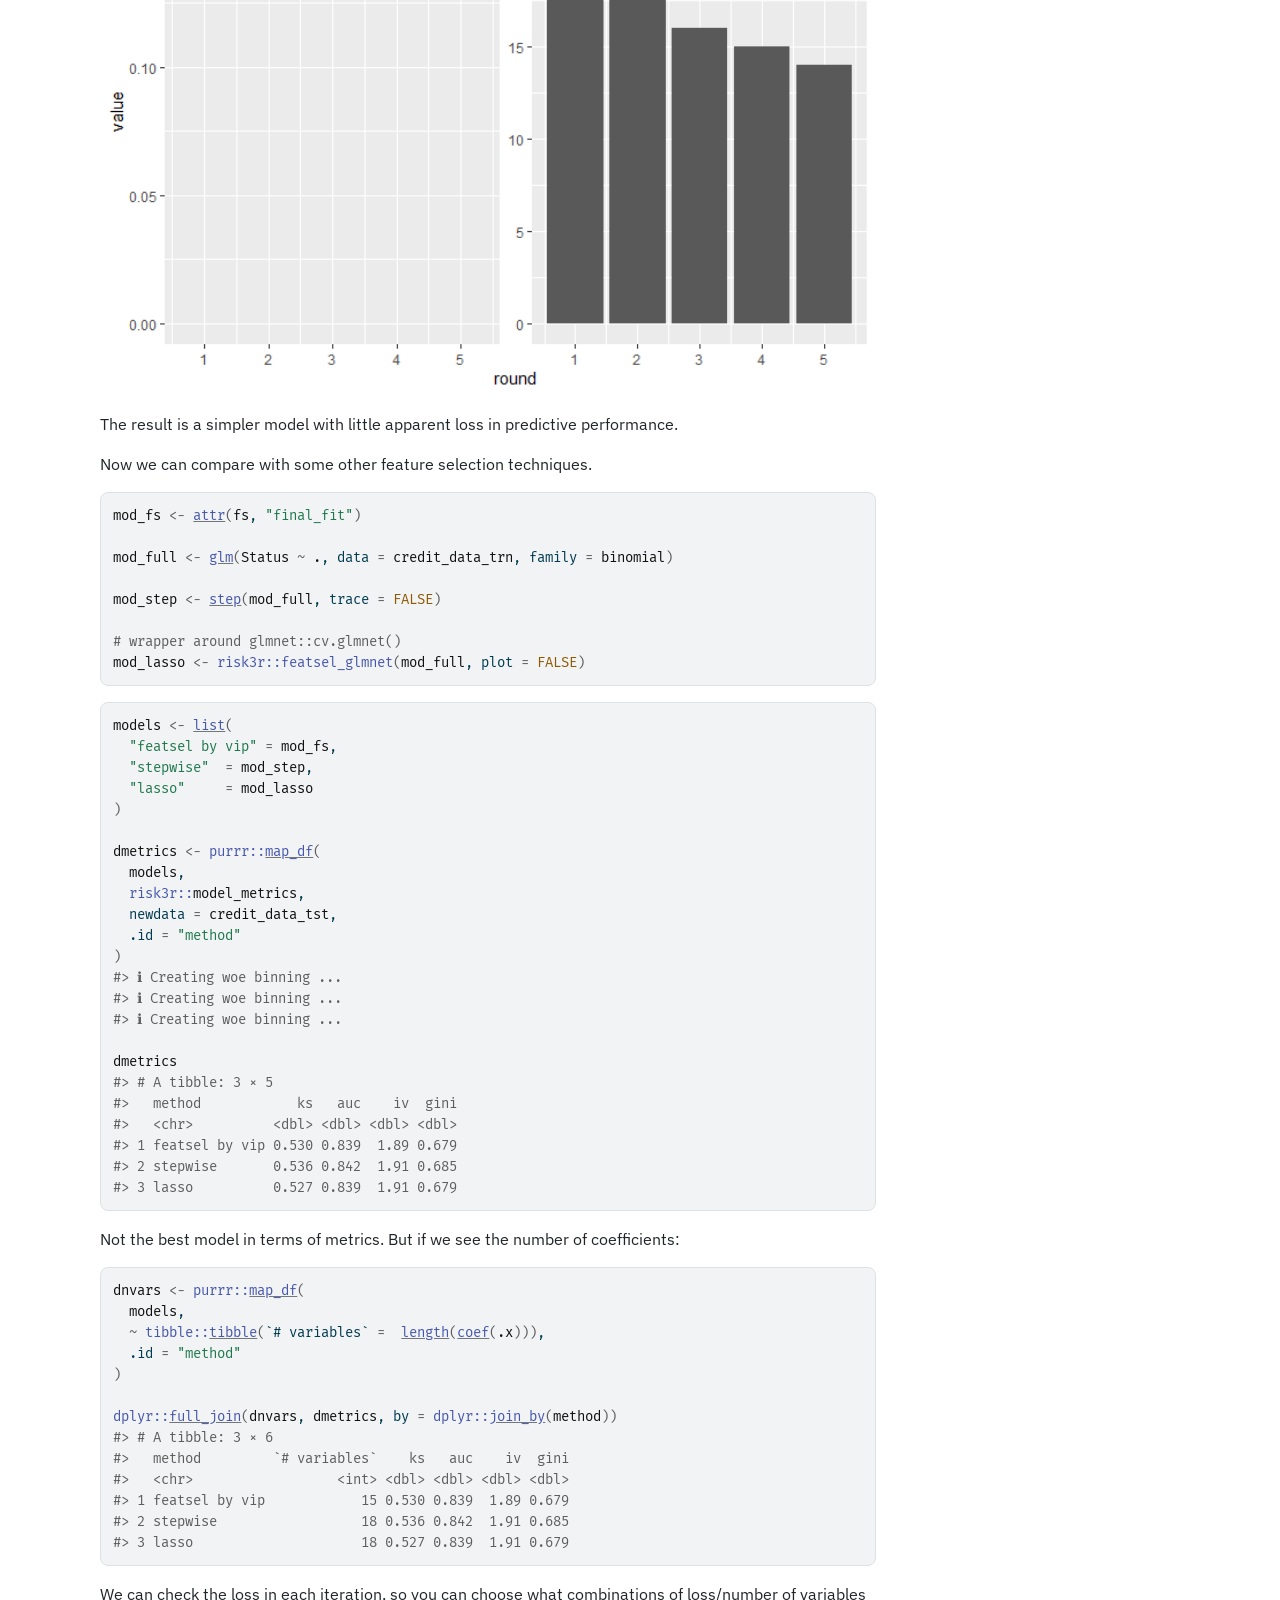
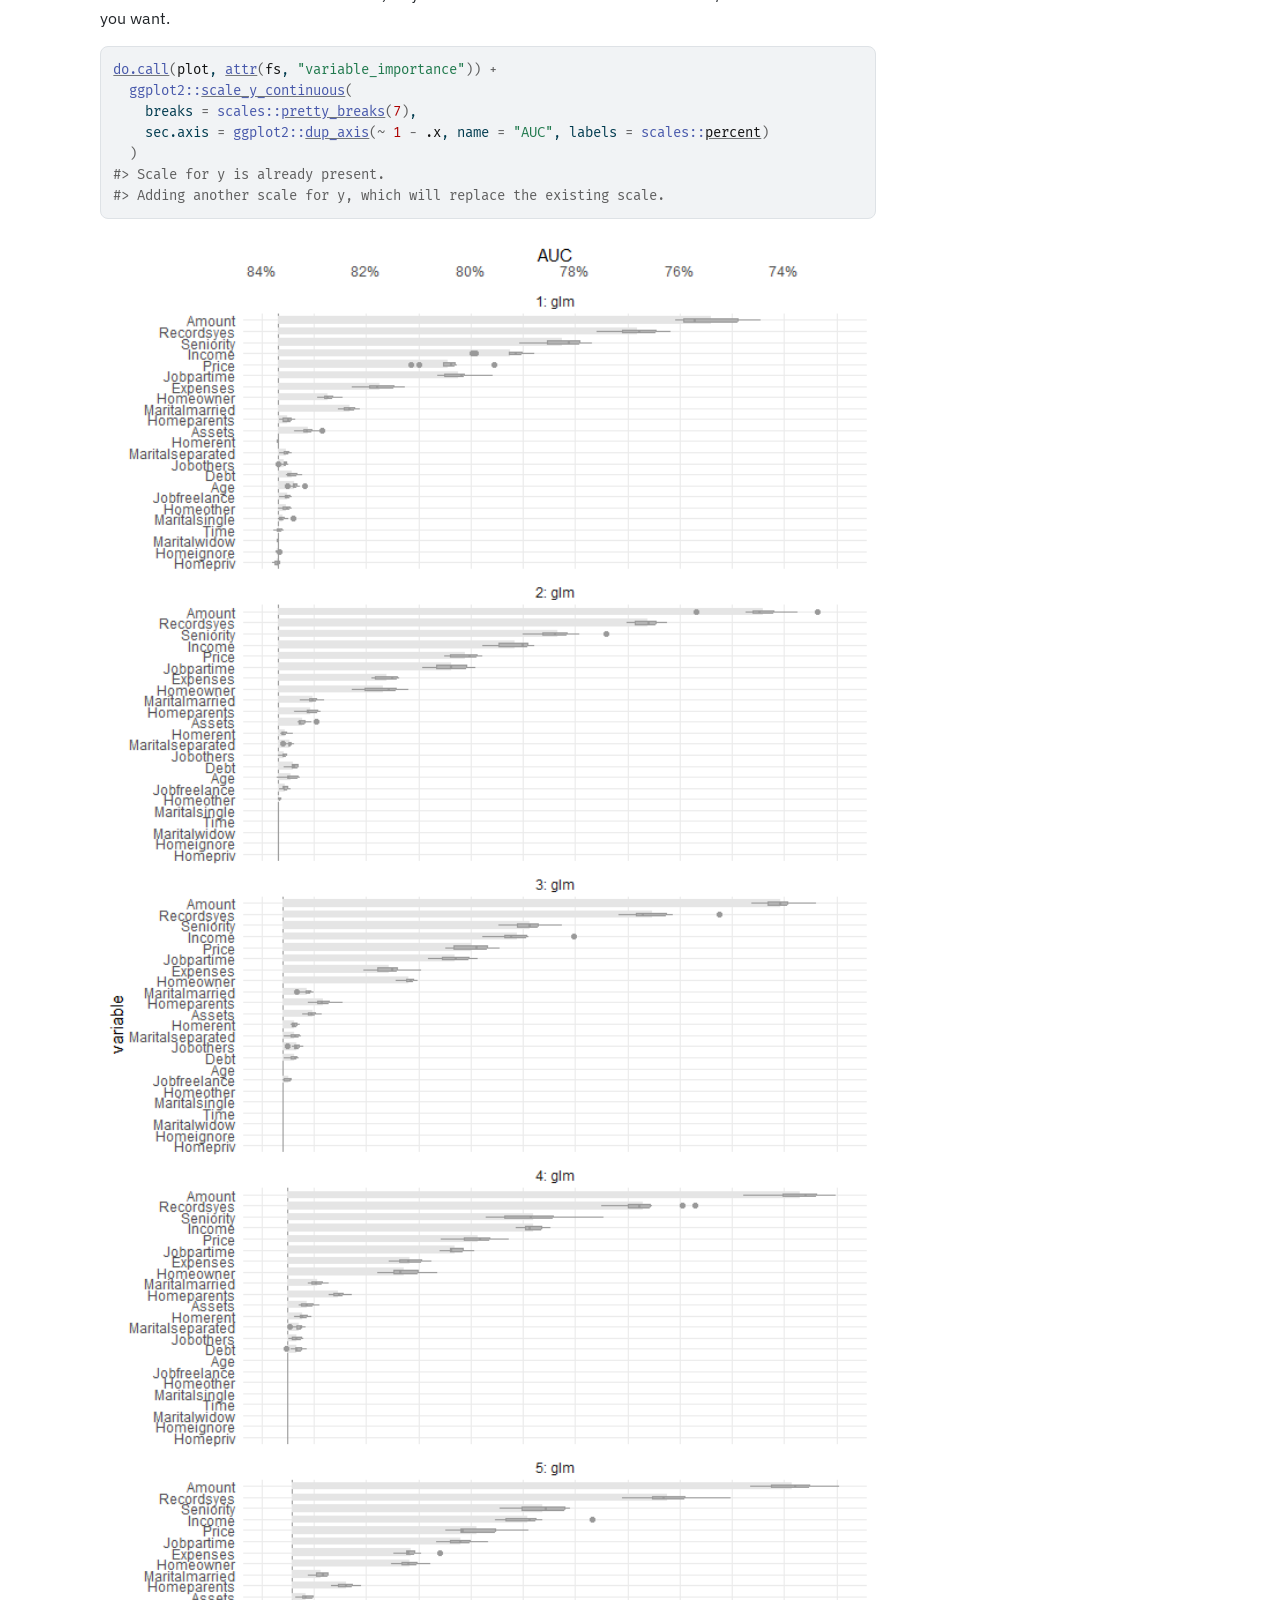
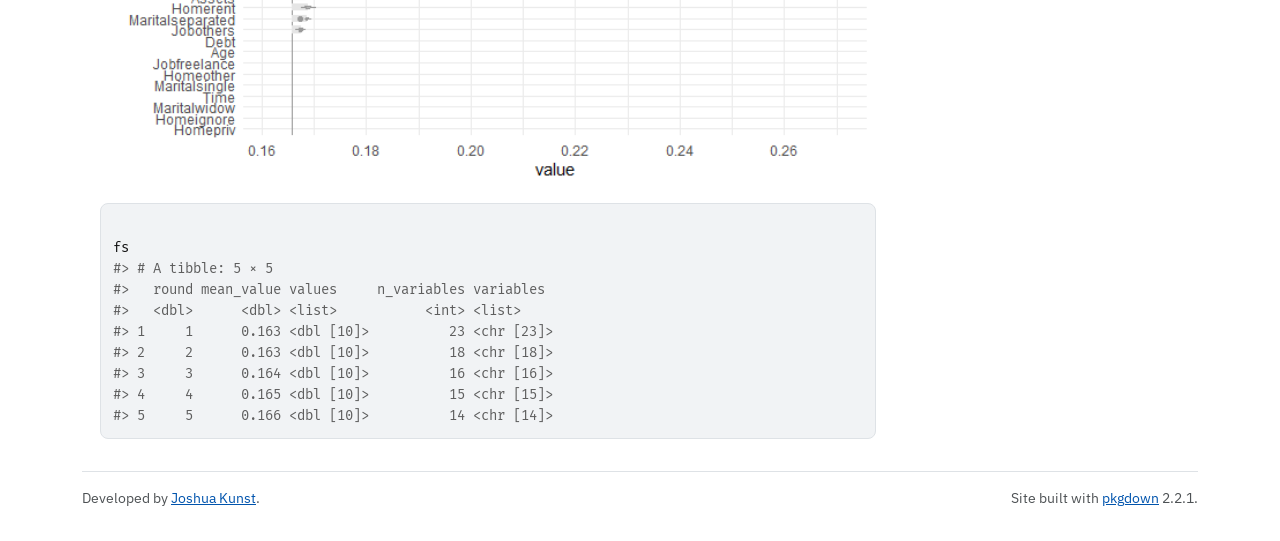
==== commit 37aa05d5: "Built site for celavi@0.1.2: c62b578" ====
--- a/index.html
+++ b/index.html
@@ -24,7 +24,7 @@
 
     <a class="navbar-brand me-2" href="index.html">celavi</a>
 
-    <small class="nav-text text-muted me-auto" data-bs-toggle="tooltip" data-bs-placement="bottom" title="">0.0.1.9000</small>
+    <small class="nav-text text-muted me-auto" data-bs-toggle="tooltip" data-bs-placement="bottom" title="">0.1.2</small>
 
 
     <button class="navbar-toggler" type="button" data-bs-toggle="collapse" data-bs-target="#navbar" aria-controls="navbar" aria-expanded="false" aria-label="Toggle navigation">
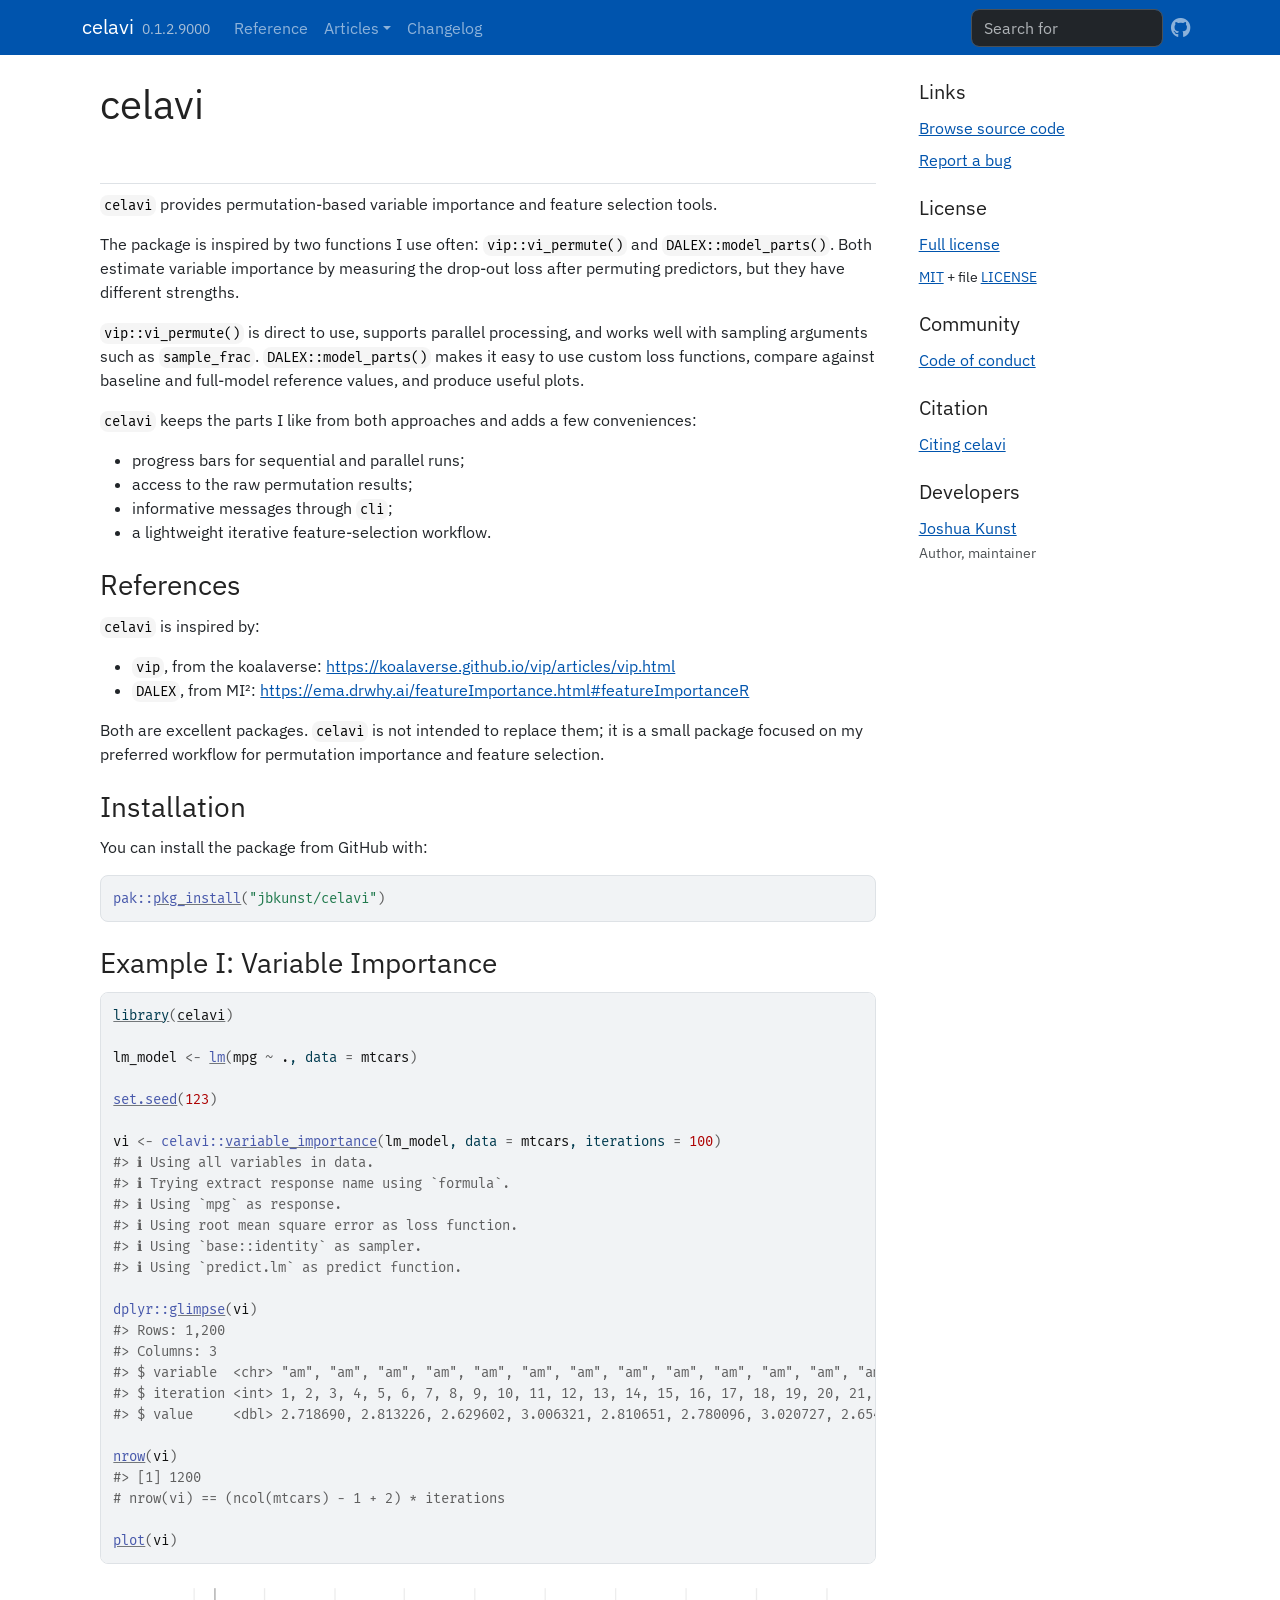
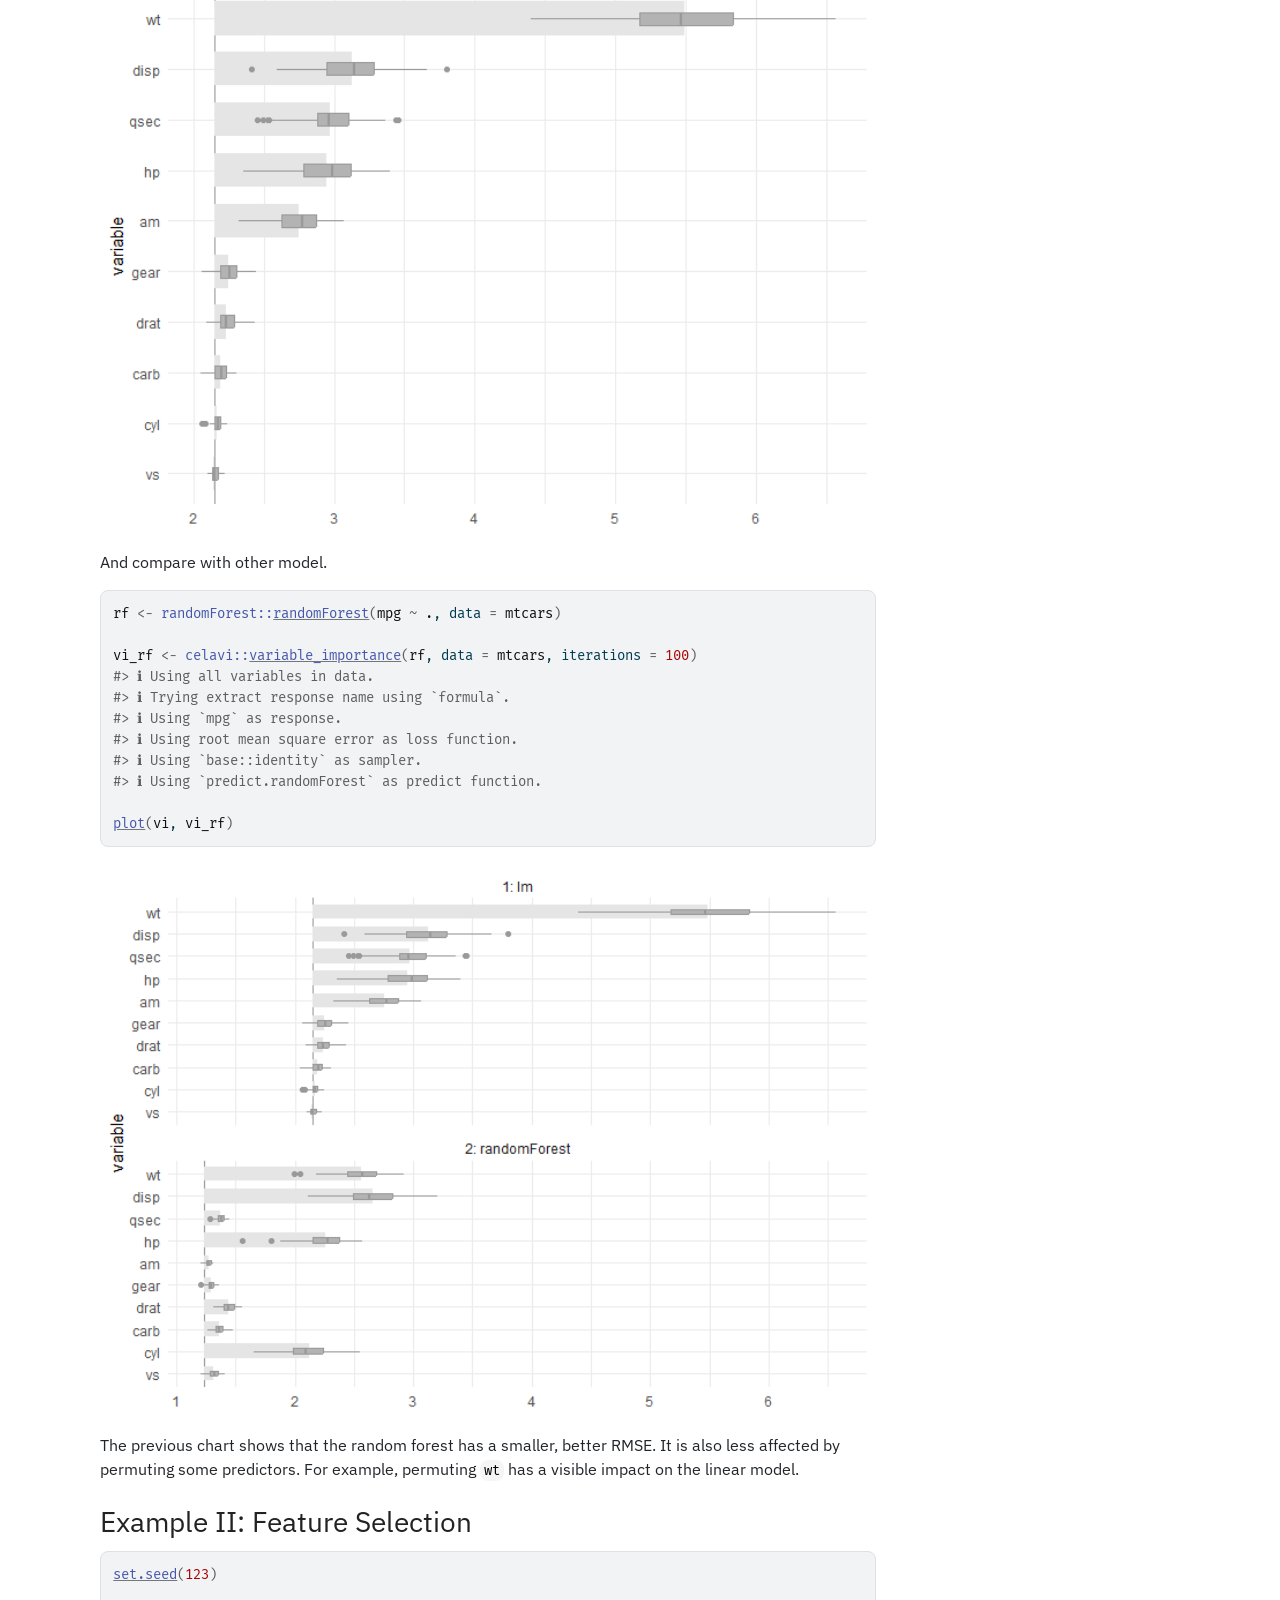
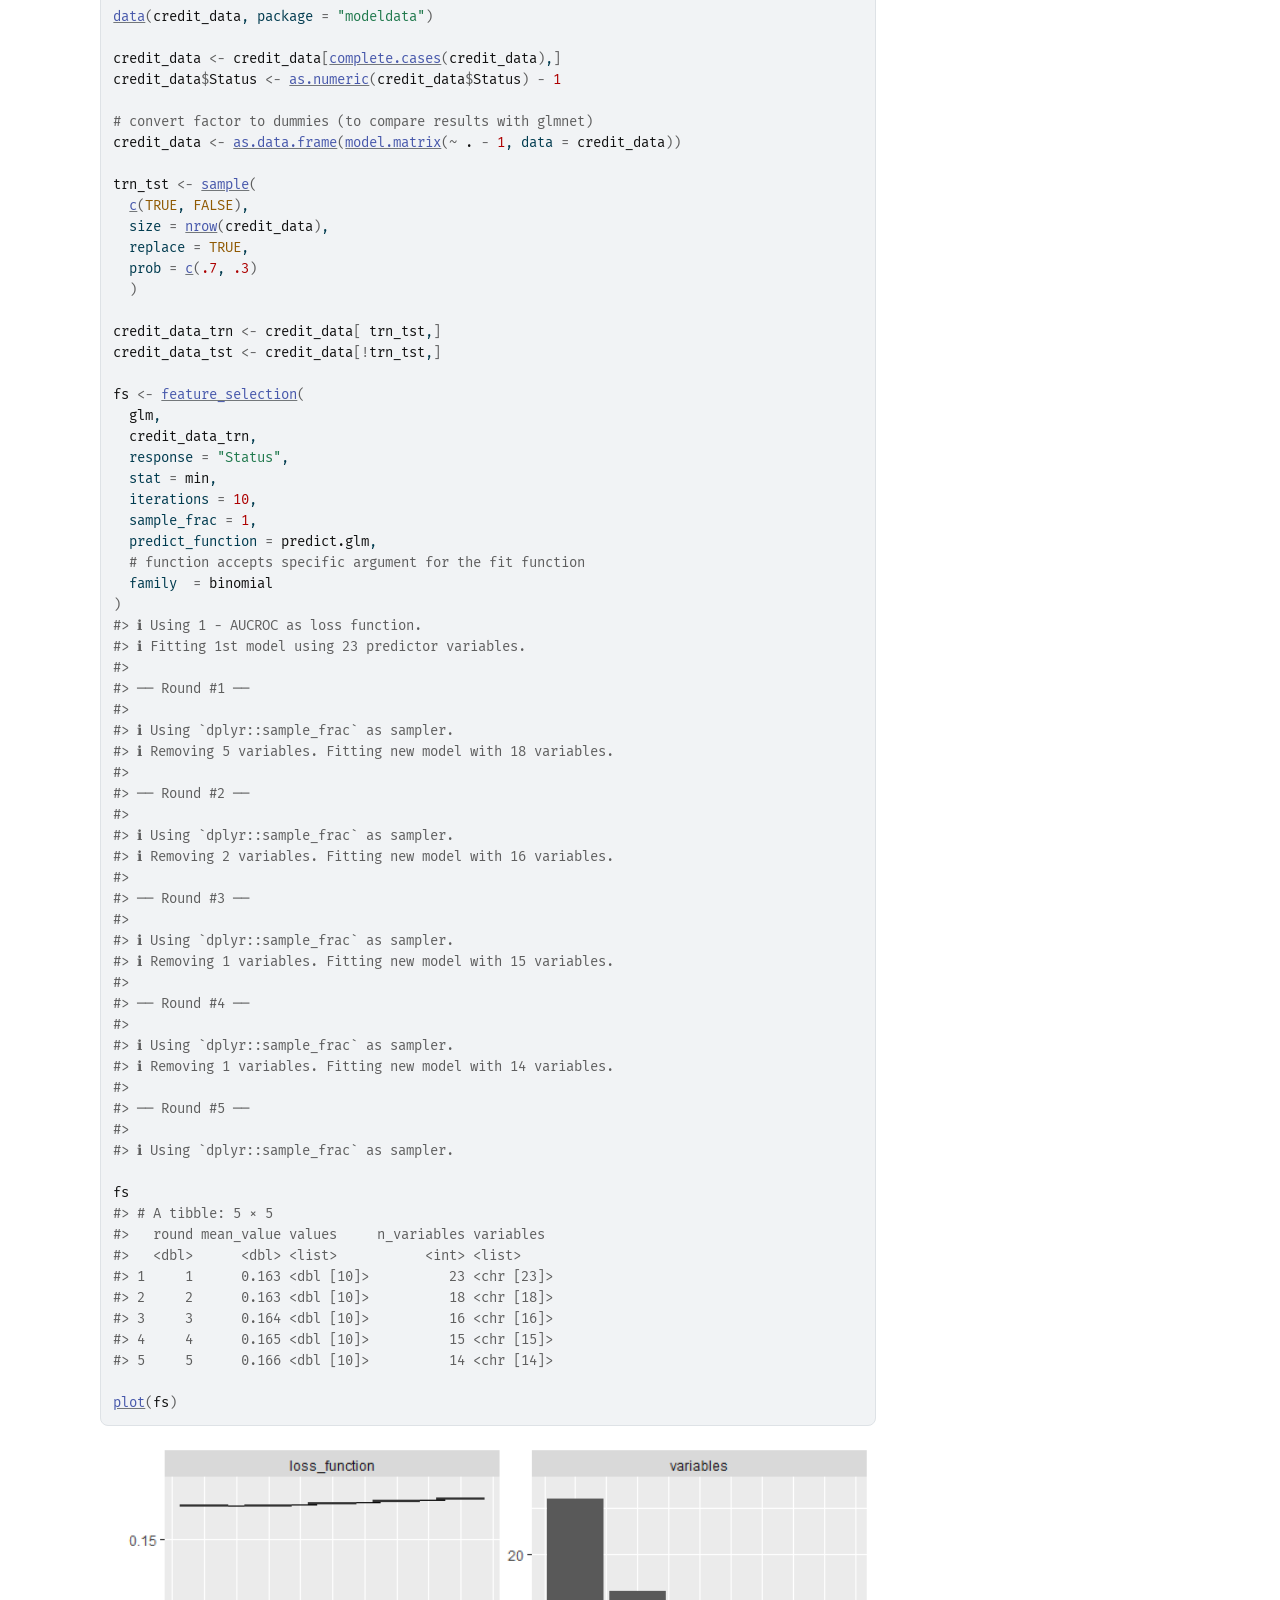
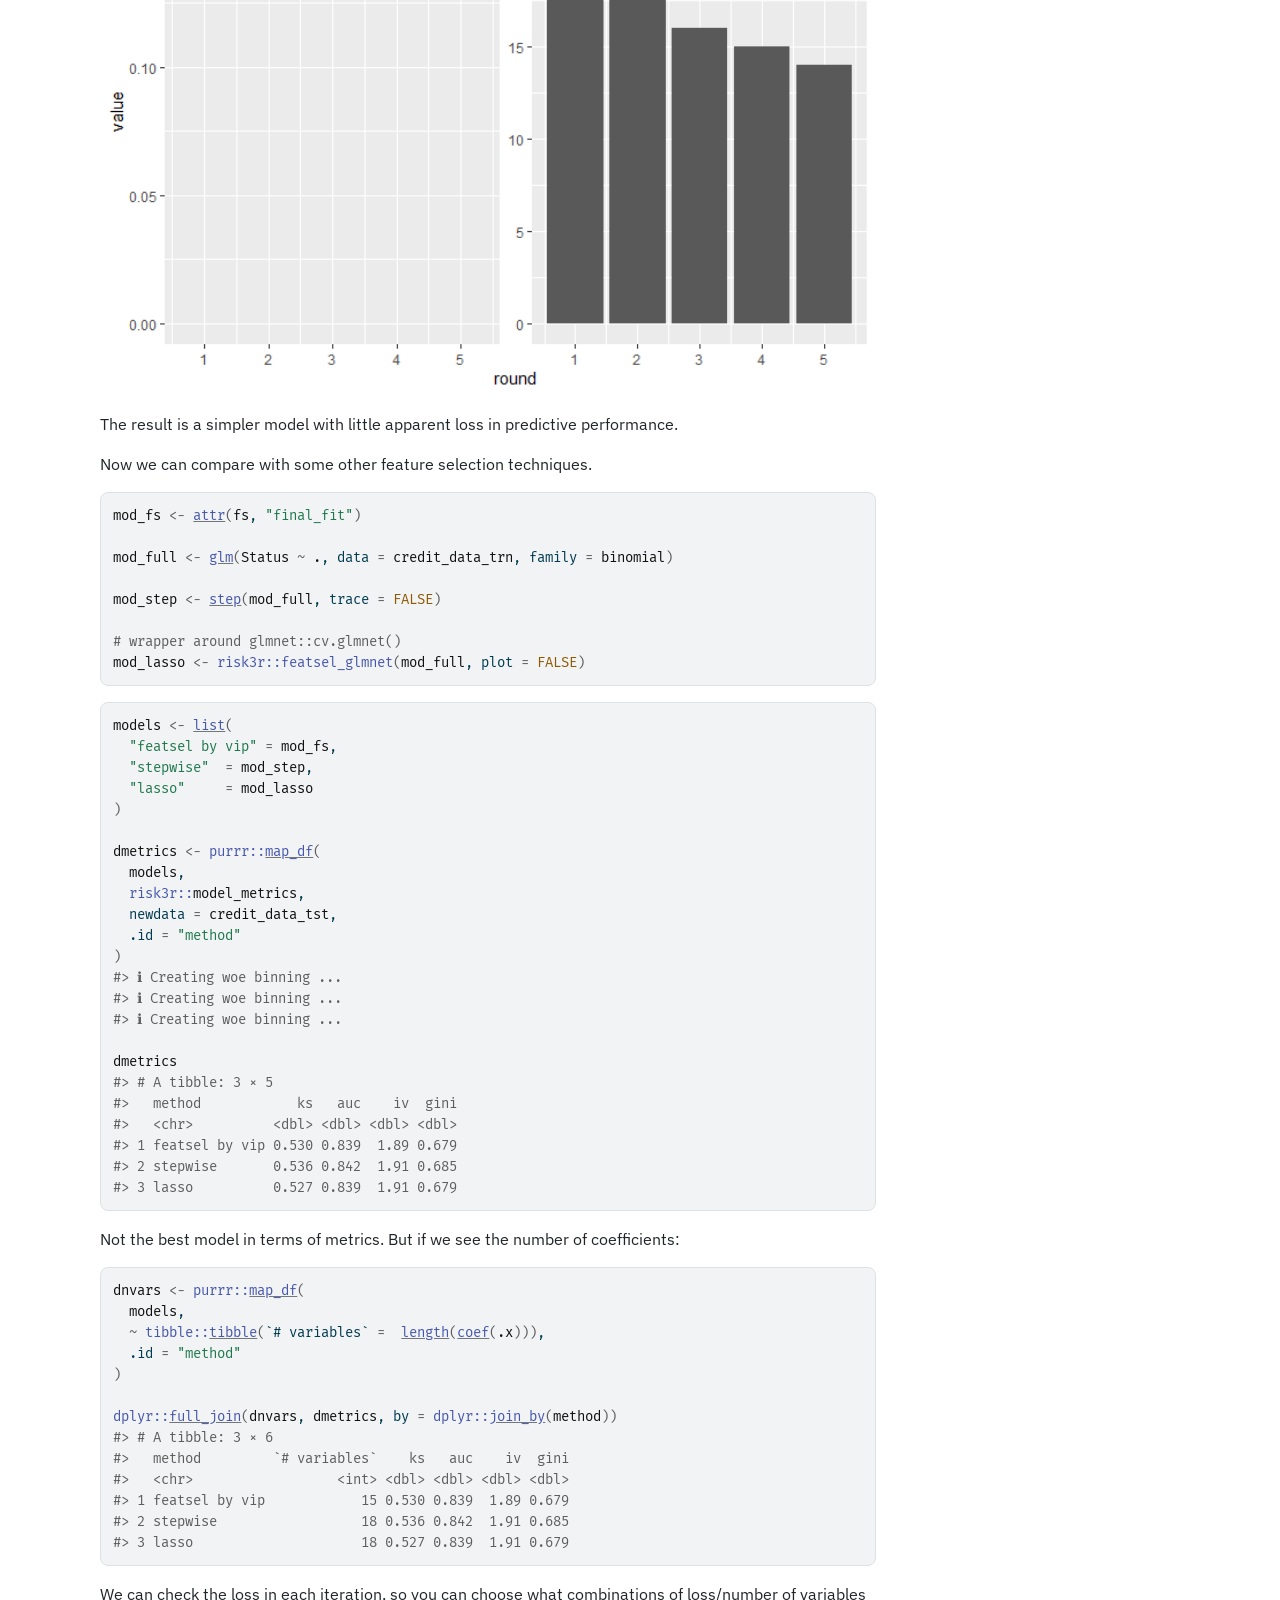
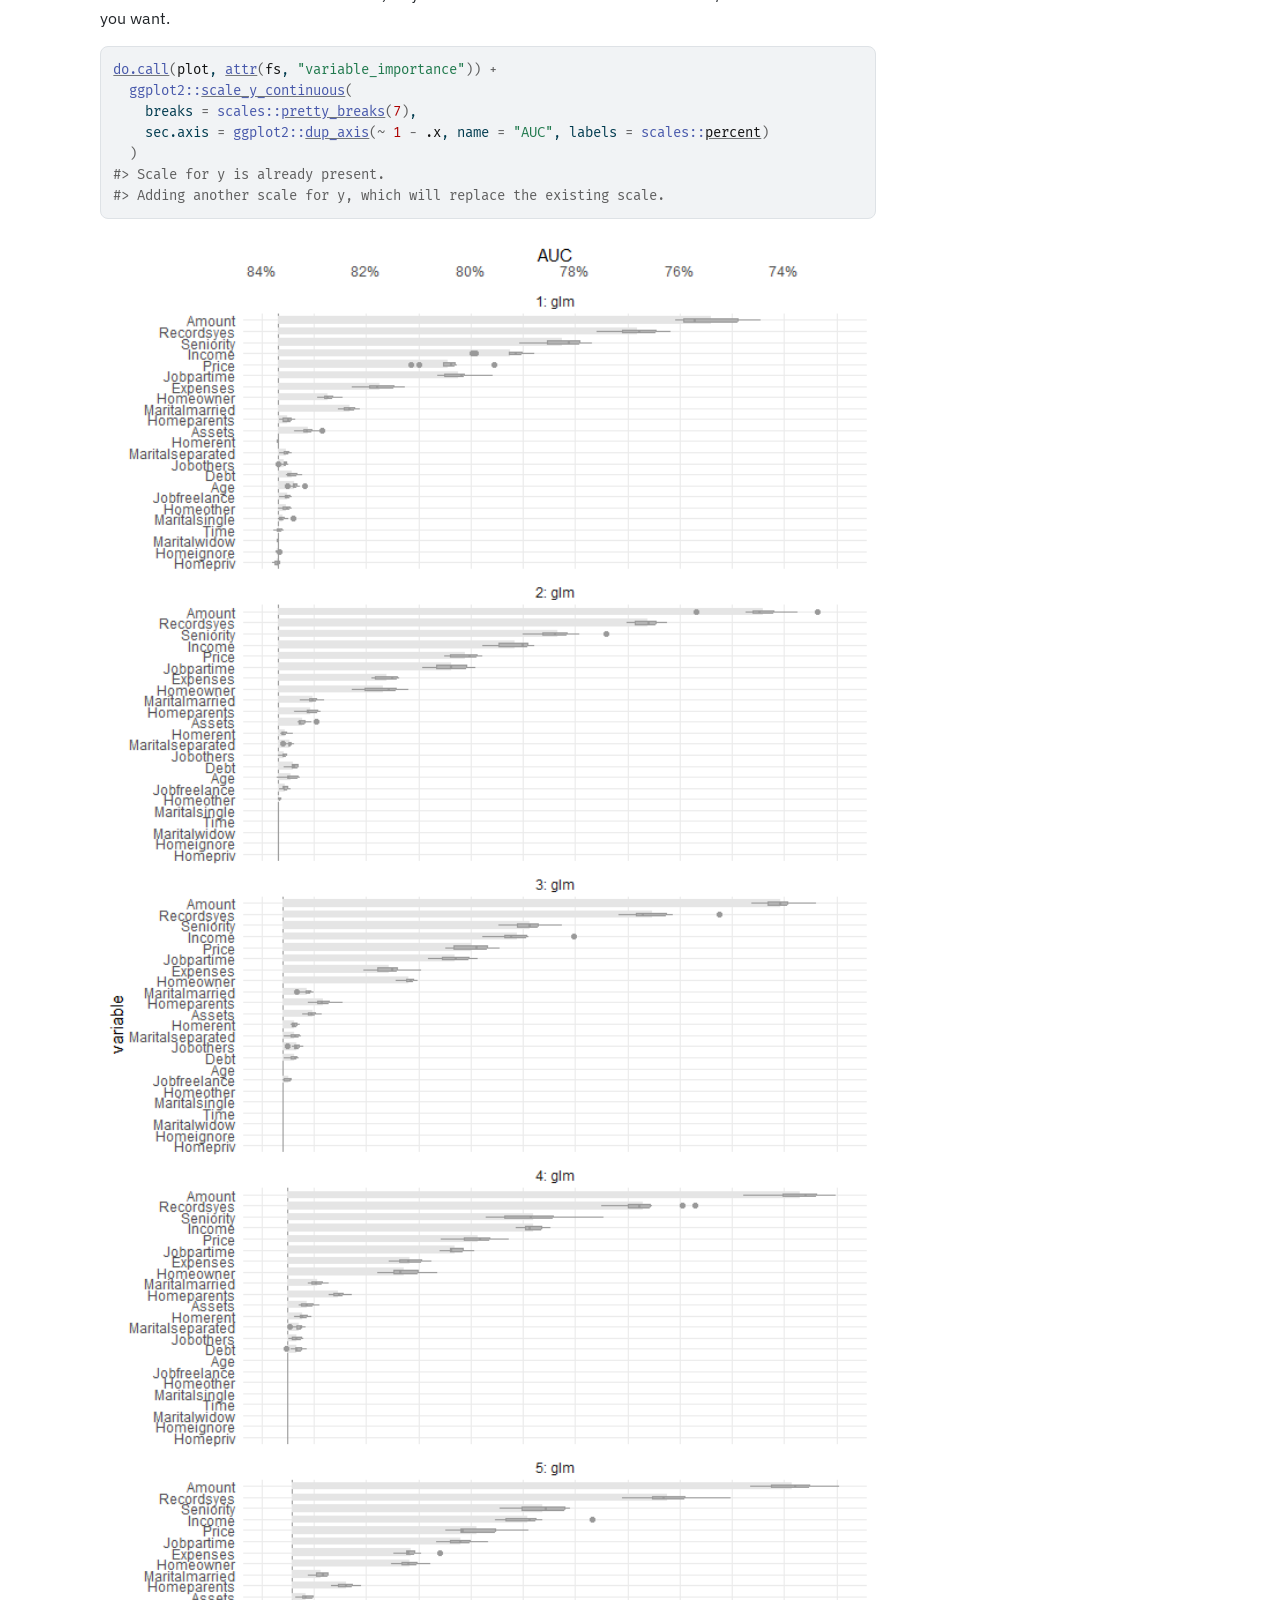
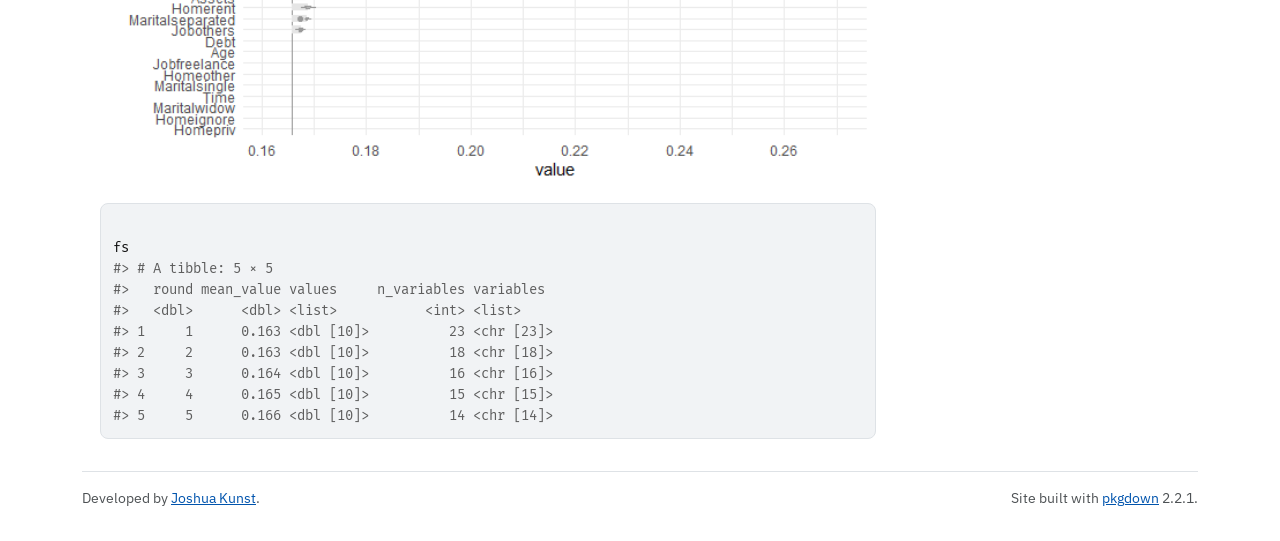
==== commit 0b620255: "Built site for celavi@0.1.2.9000: a670bce" ====
--- a/index.html
+++ b/index.html
@@ -24,7 +24,7 @@
 
     <a class="navbar-brand me-2" href="index.html">celavi</a>
 
-    <small class="nav-text text-muted me-auto" data-bs-toggle="tooltip" data-bs-placement="bottom" title="">0.1.2</small>
+    <small class="nav-text text-muted me-auto" data-bs-toggle="tooltip" data-bs-placement="bottom" title="">0.1.2.9000</small>
 
 
     <button class="navbar-toggler" type="button" data-bs-toggle="collapse" data-bs-target="#navbar" aria-controls="navbar" aria-expanded="false" aria-label="Toggle navigation">
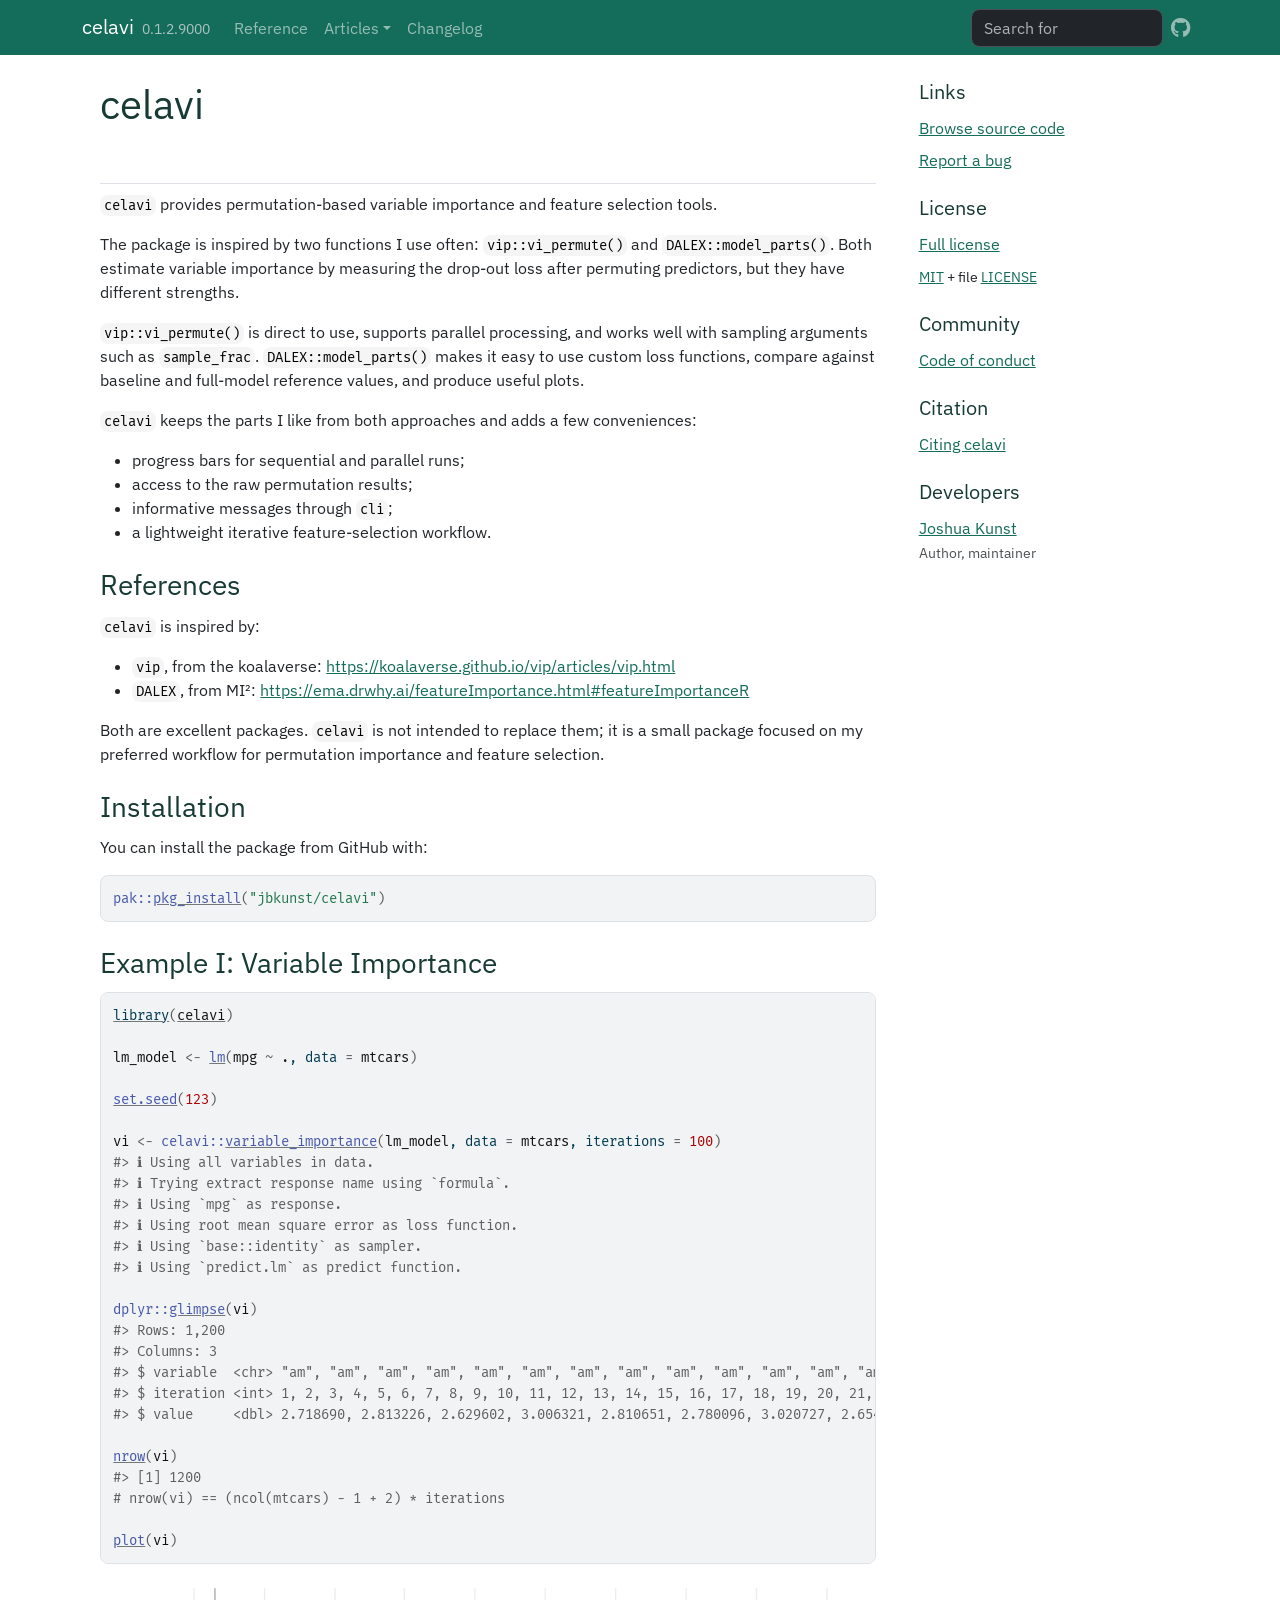
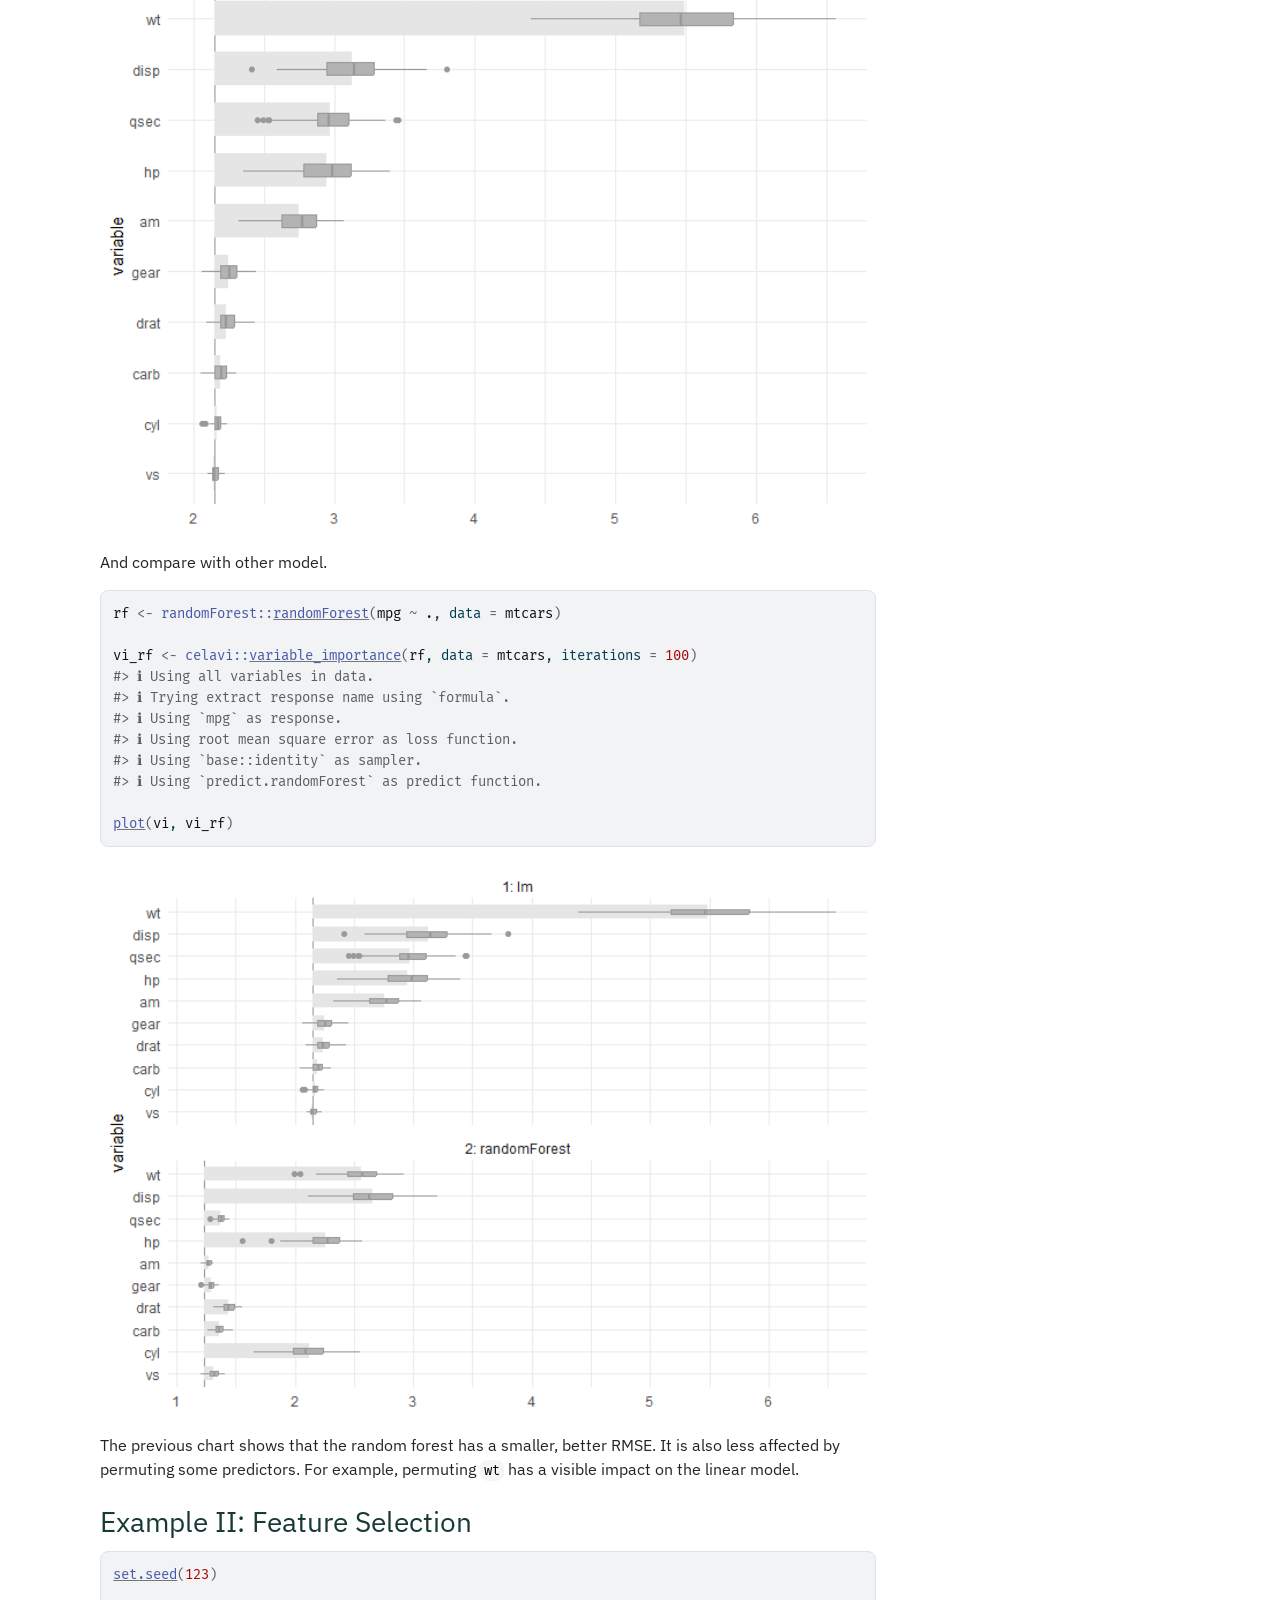
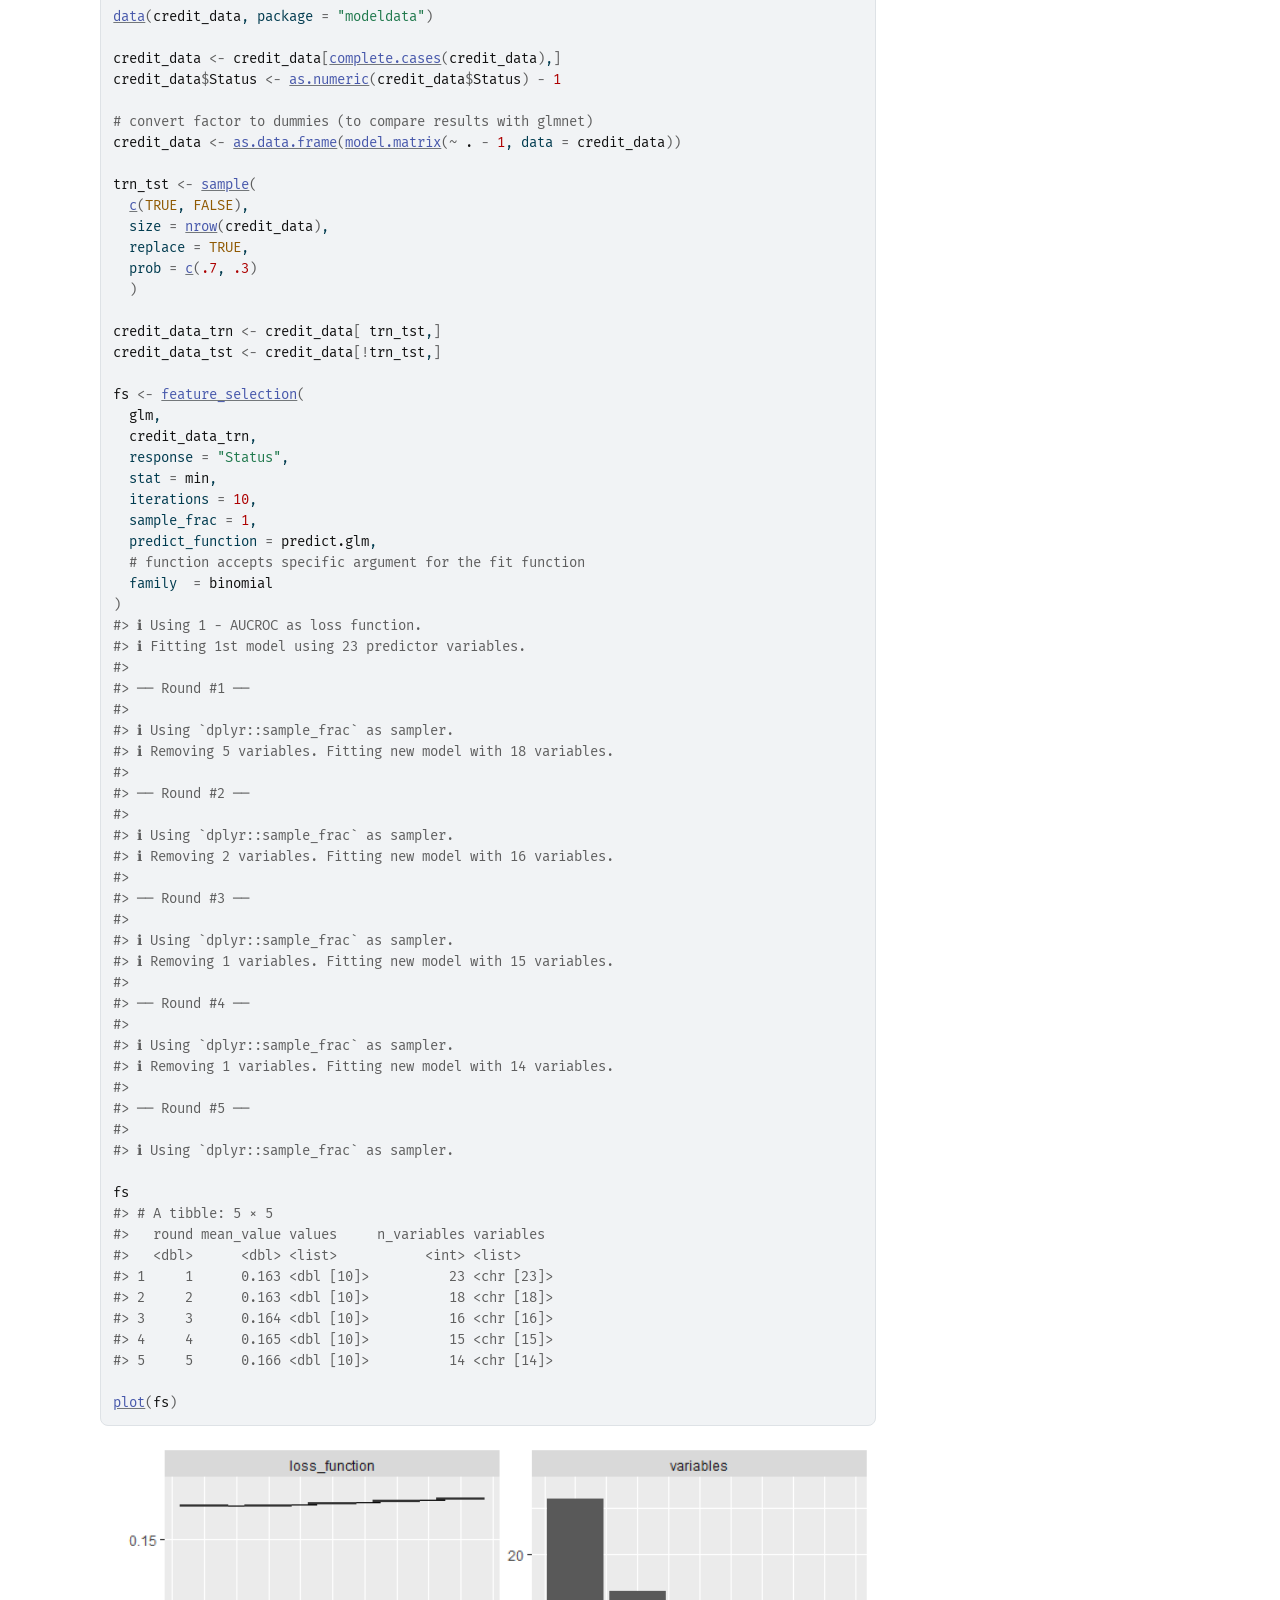
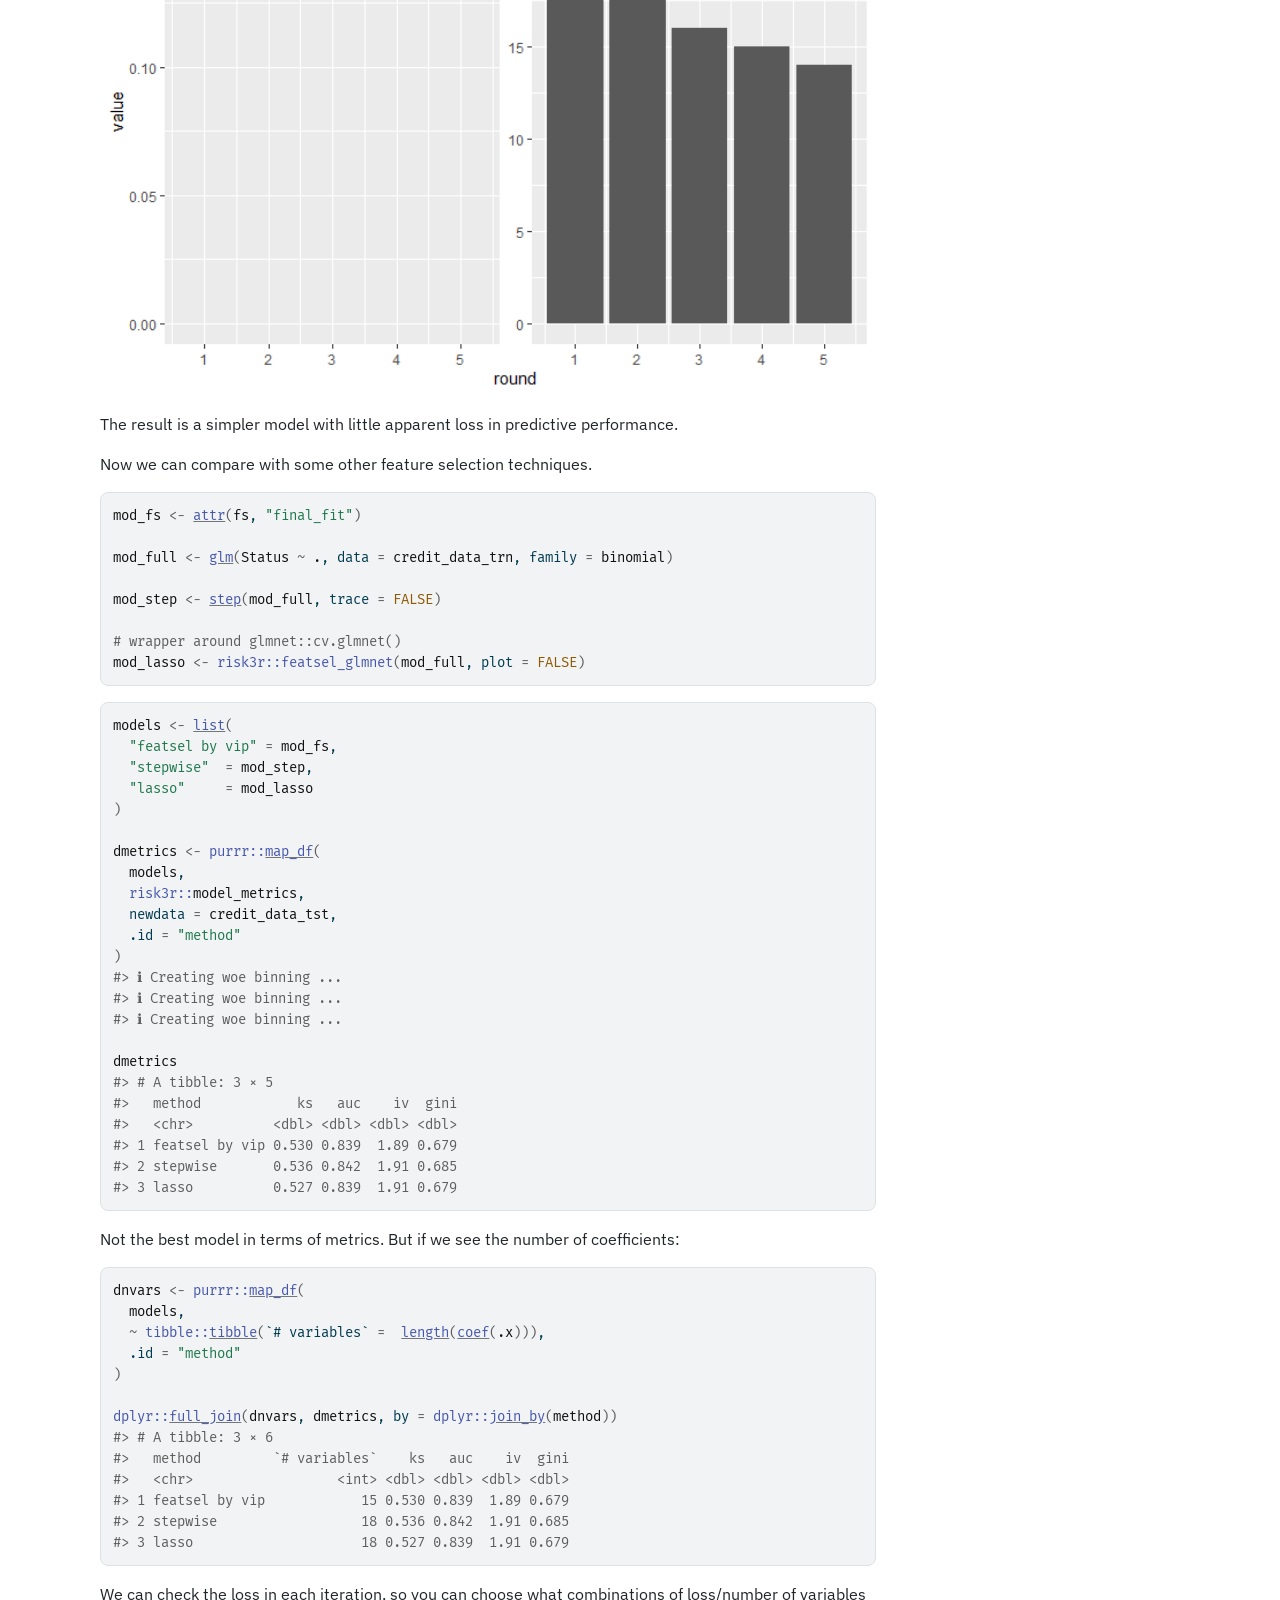
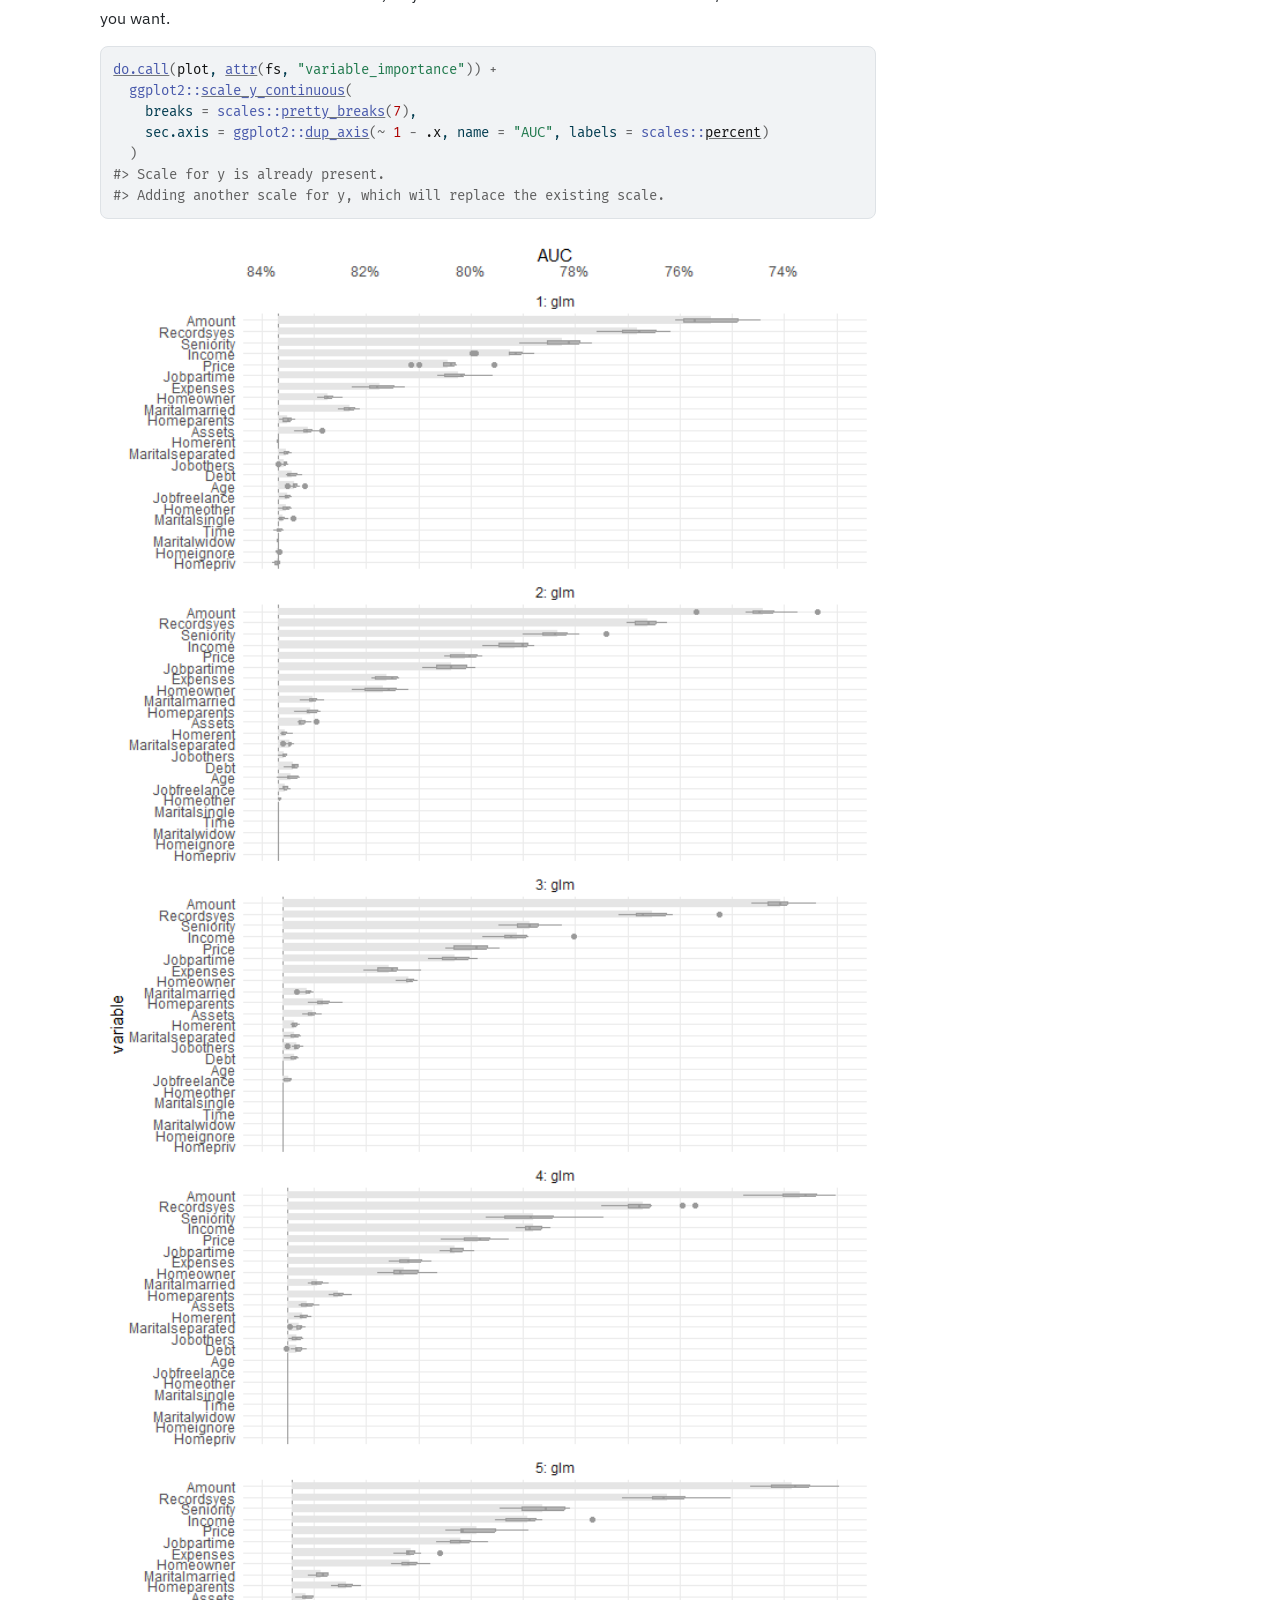
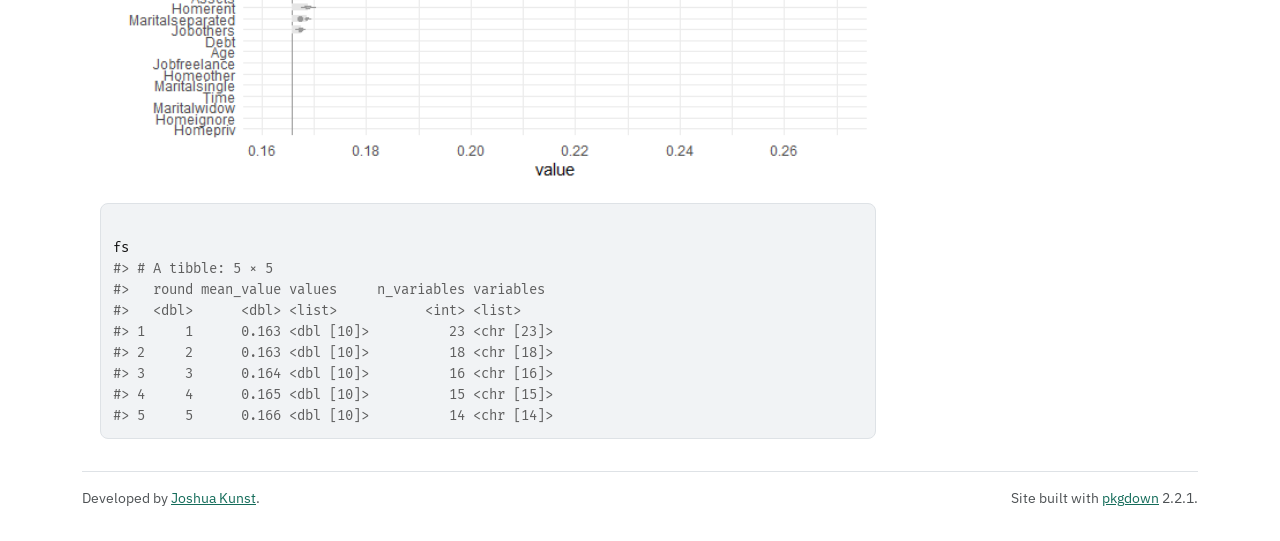
==== commit bfbef91d: "Built site for celavi@0.1.2.9000: 9e0e315" ====
--- a/index.html
+++ b/index.html
@@ -15,6 +15,12 @@
 <script src="deps/headroom-0.11.0/headroom.min.js"></script><script src="deps/headroom-0.11.0/jQuery.headroom.min.js"></script><script src="deps/bootstrap-toc-1.0.1/bootstrap-toc.min.js"></script><script src="deps/clipboard.js-2.0.11/clipboard.min.js"></script><script src="deps/search-1.0.0/autocomplete.jquery.min.js"></script><script src="deps/search-1.0.0/fuse.min.js"></script><script src="deps/search-1.0.0/mark.min.js"></script><!-- pkgdown --><script src="pkgdown.js"></script><meta property="og:title" content="Another permuted based feature importance implementation">
 <meta name="description" content="A permuted based feature importance implementation inspired by vip and DALEX packages. This package also implement a feature selection procedure via iterative rounds of permuted based feature importance.">
 <meta property="og:description" content="A permuted based feature importance implementation inspired by vip and DALEX packages. This package also implement a feature selection procedure via iterative rounds of permuted based feature importance.">
+<!-- Google tag (gtag.js) --><script async src="https://www.googletagmanager.com/gtag/js?id=G-ECZ9XLT78C"></script><script>
+  window.dataLayer = window.dataLayer || [];
+  function gtag(){dataLayer.push(arguments);}
+  gtag('js', new Date());
+  gtag('config', 'G-ECZ9XLT78C');
+</script>
 </head>
 <body>
     <a href="#main" class="visually-hidden-focusable">Skip to contents</a>
